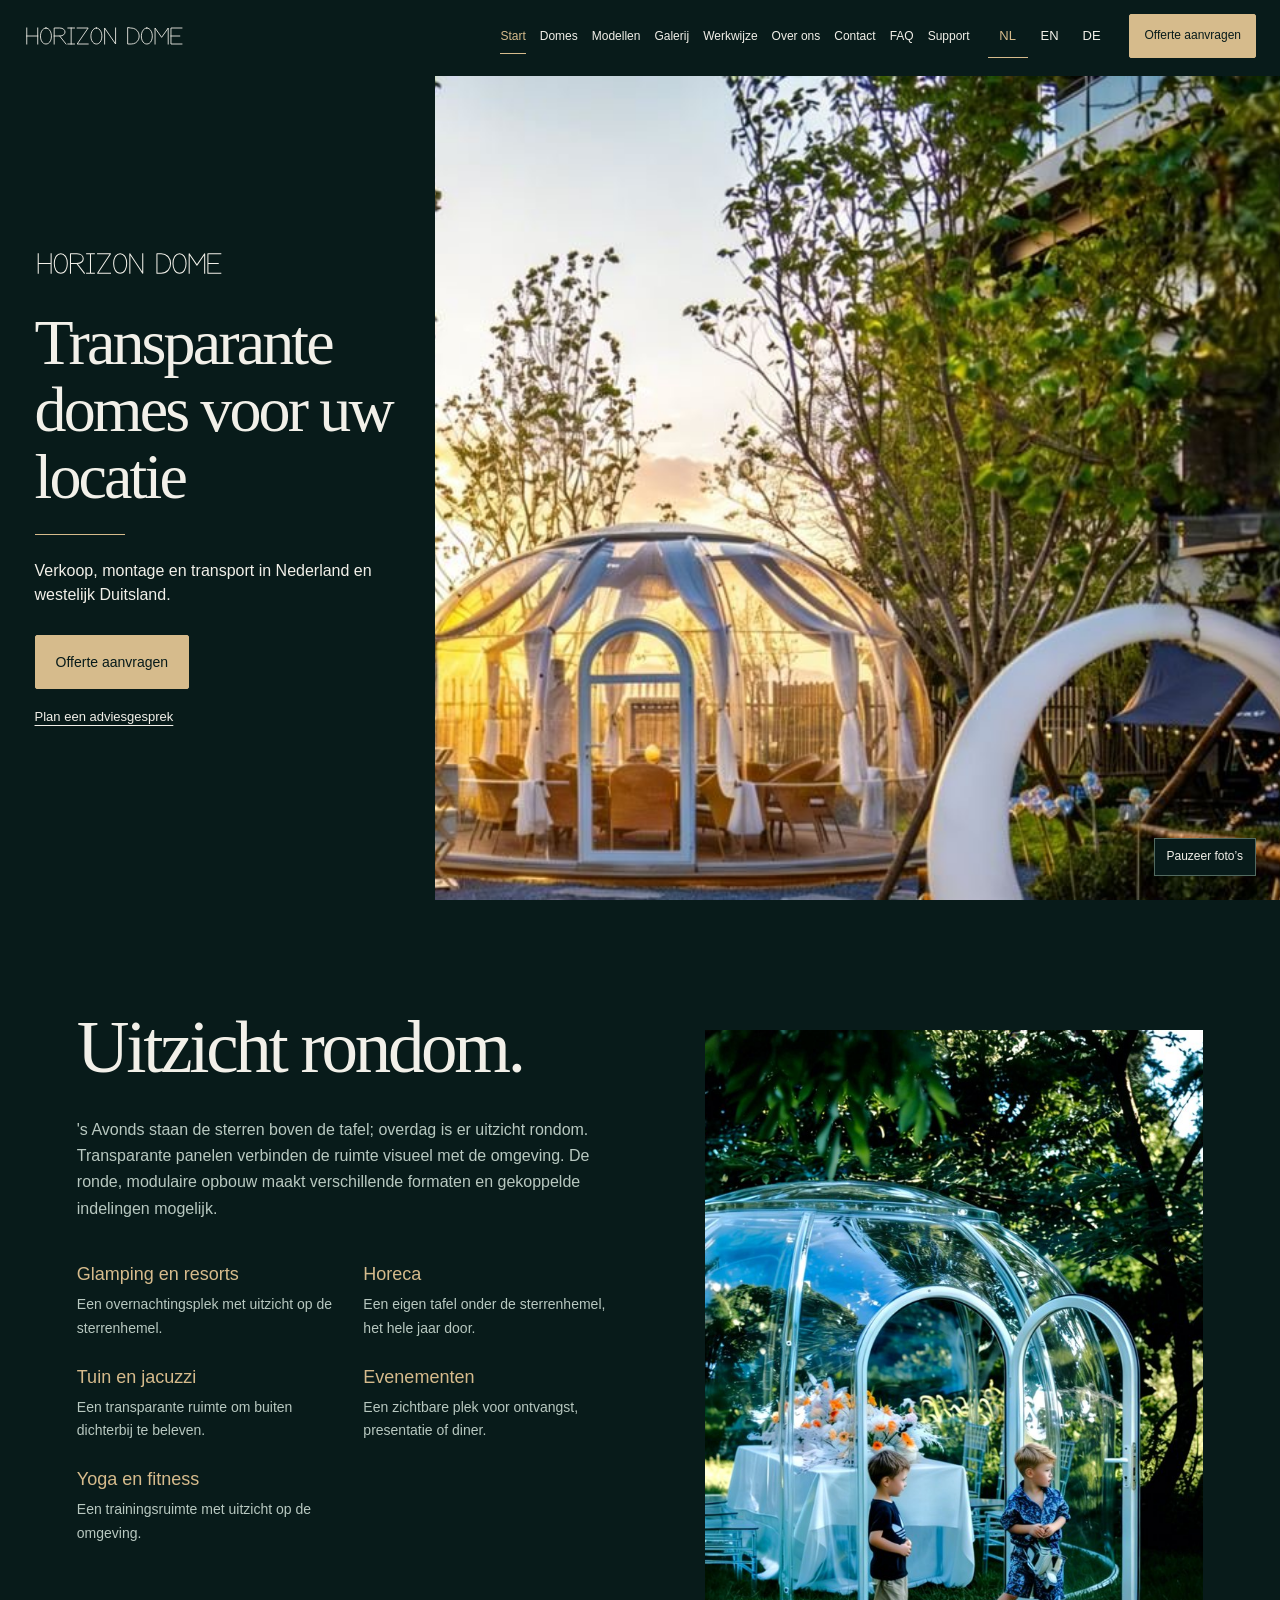
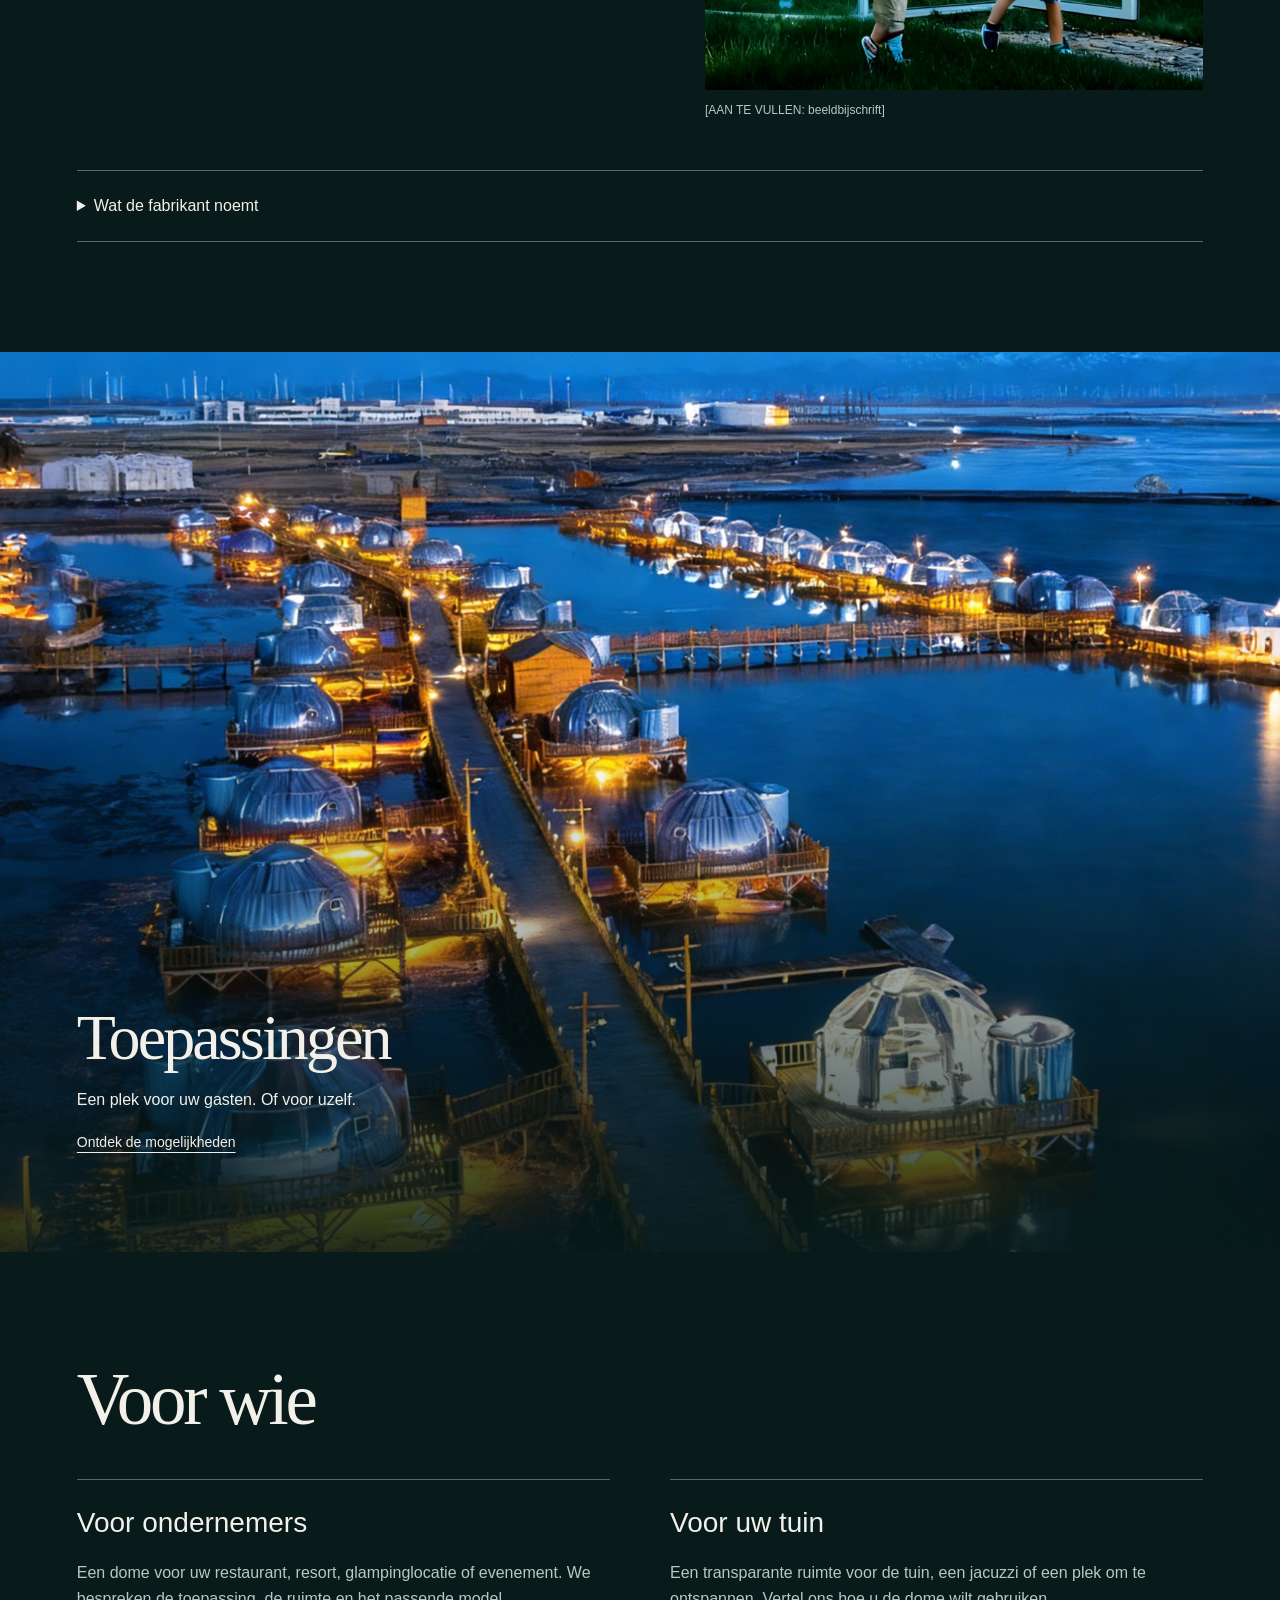
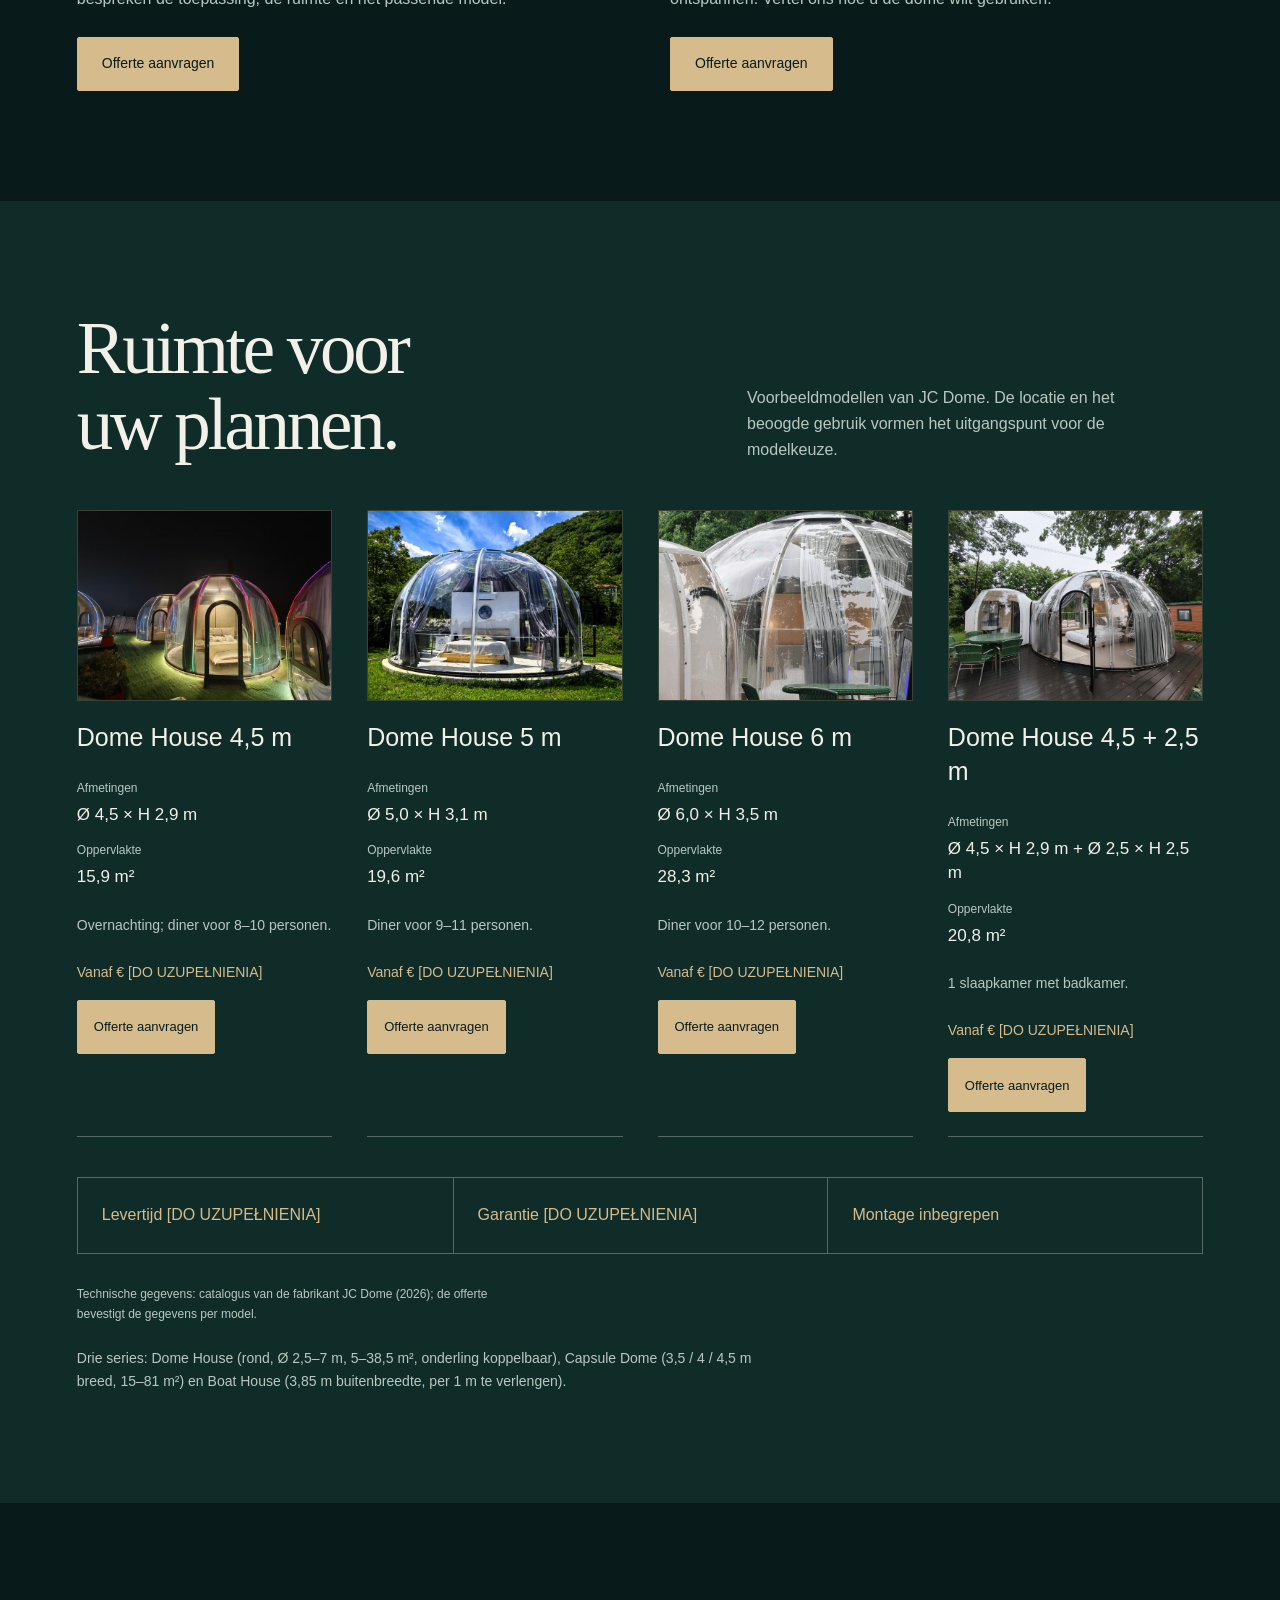
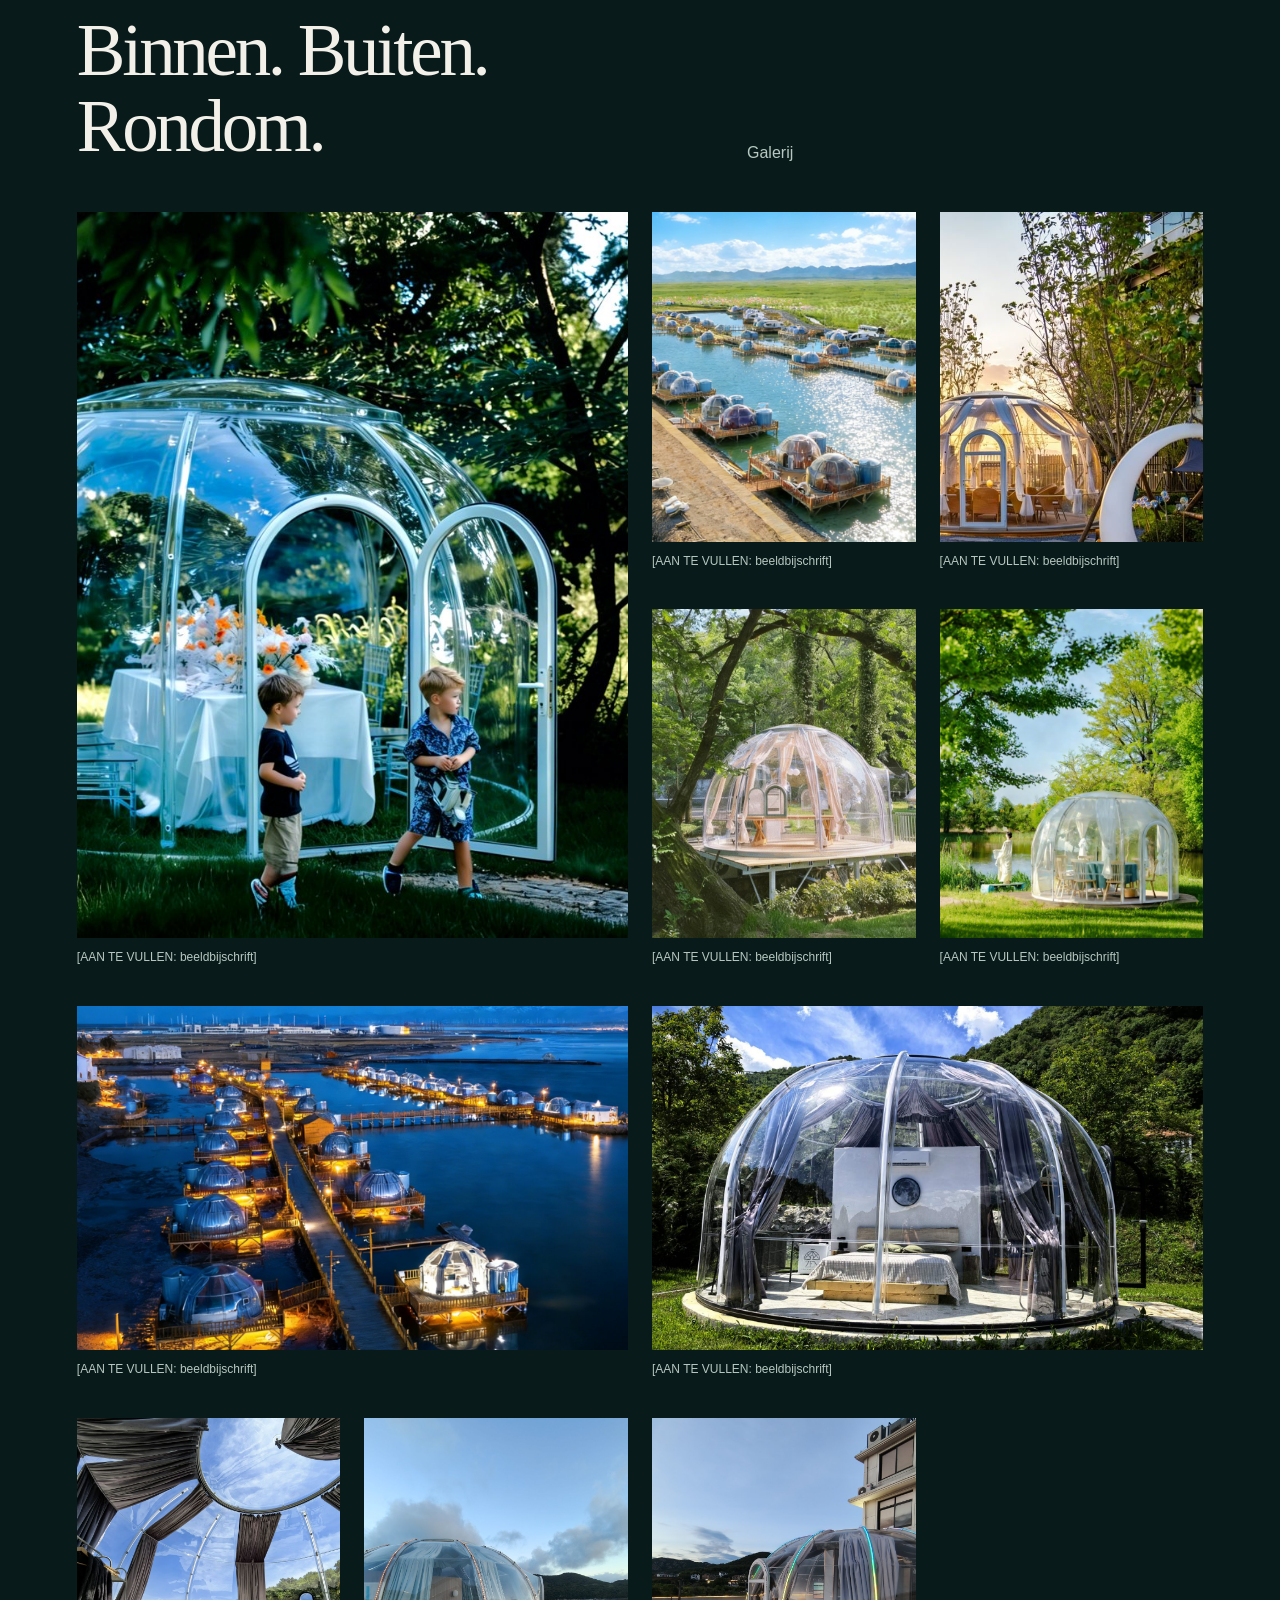
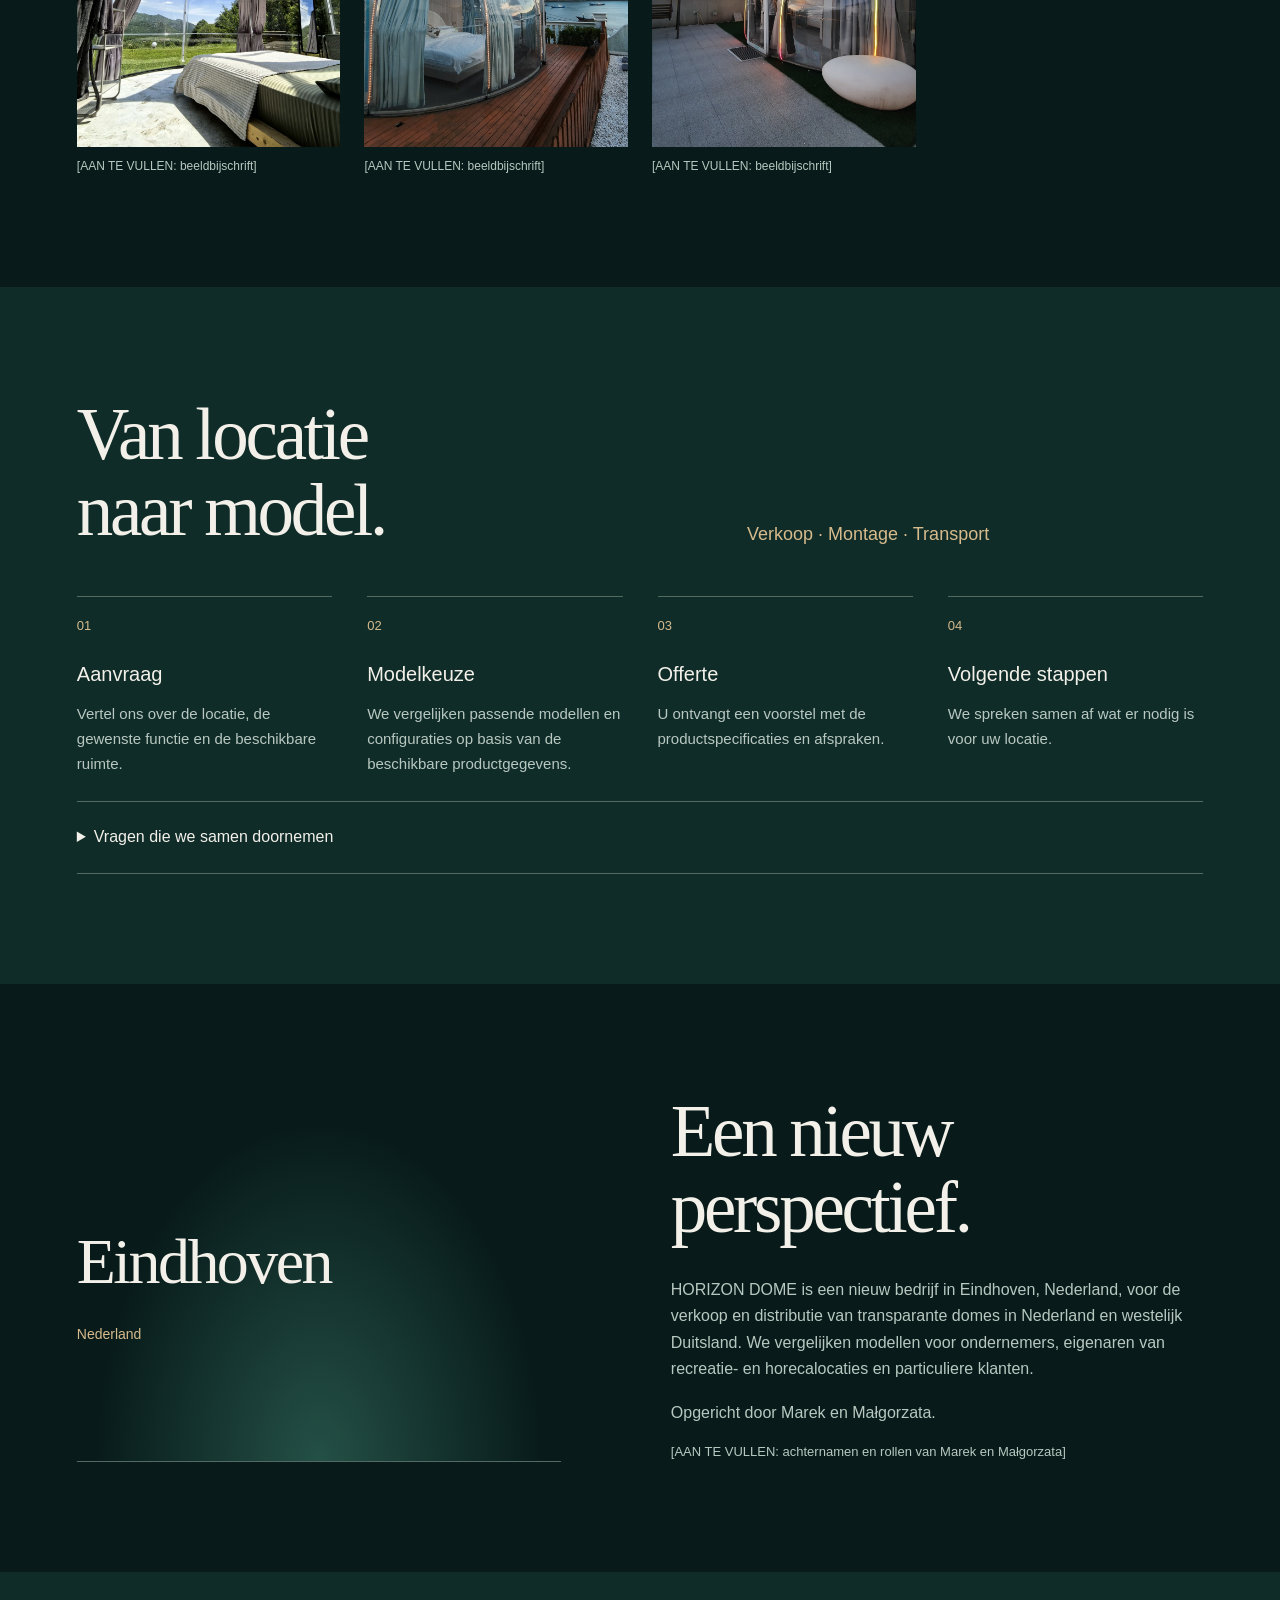
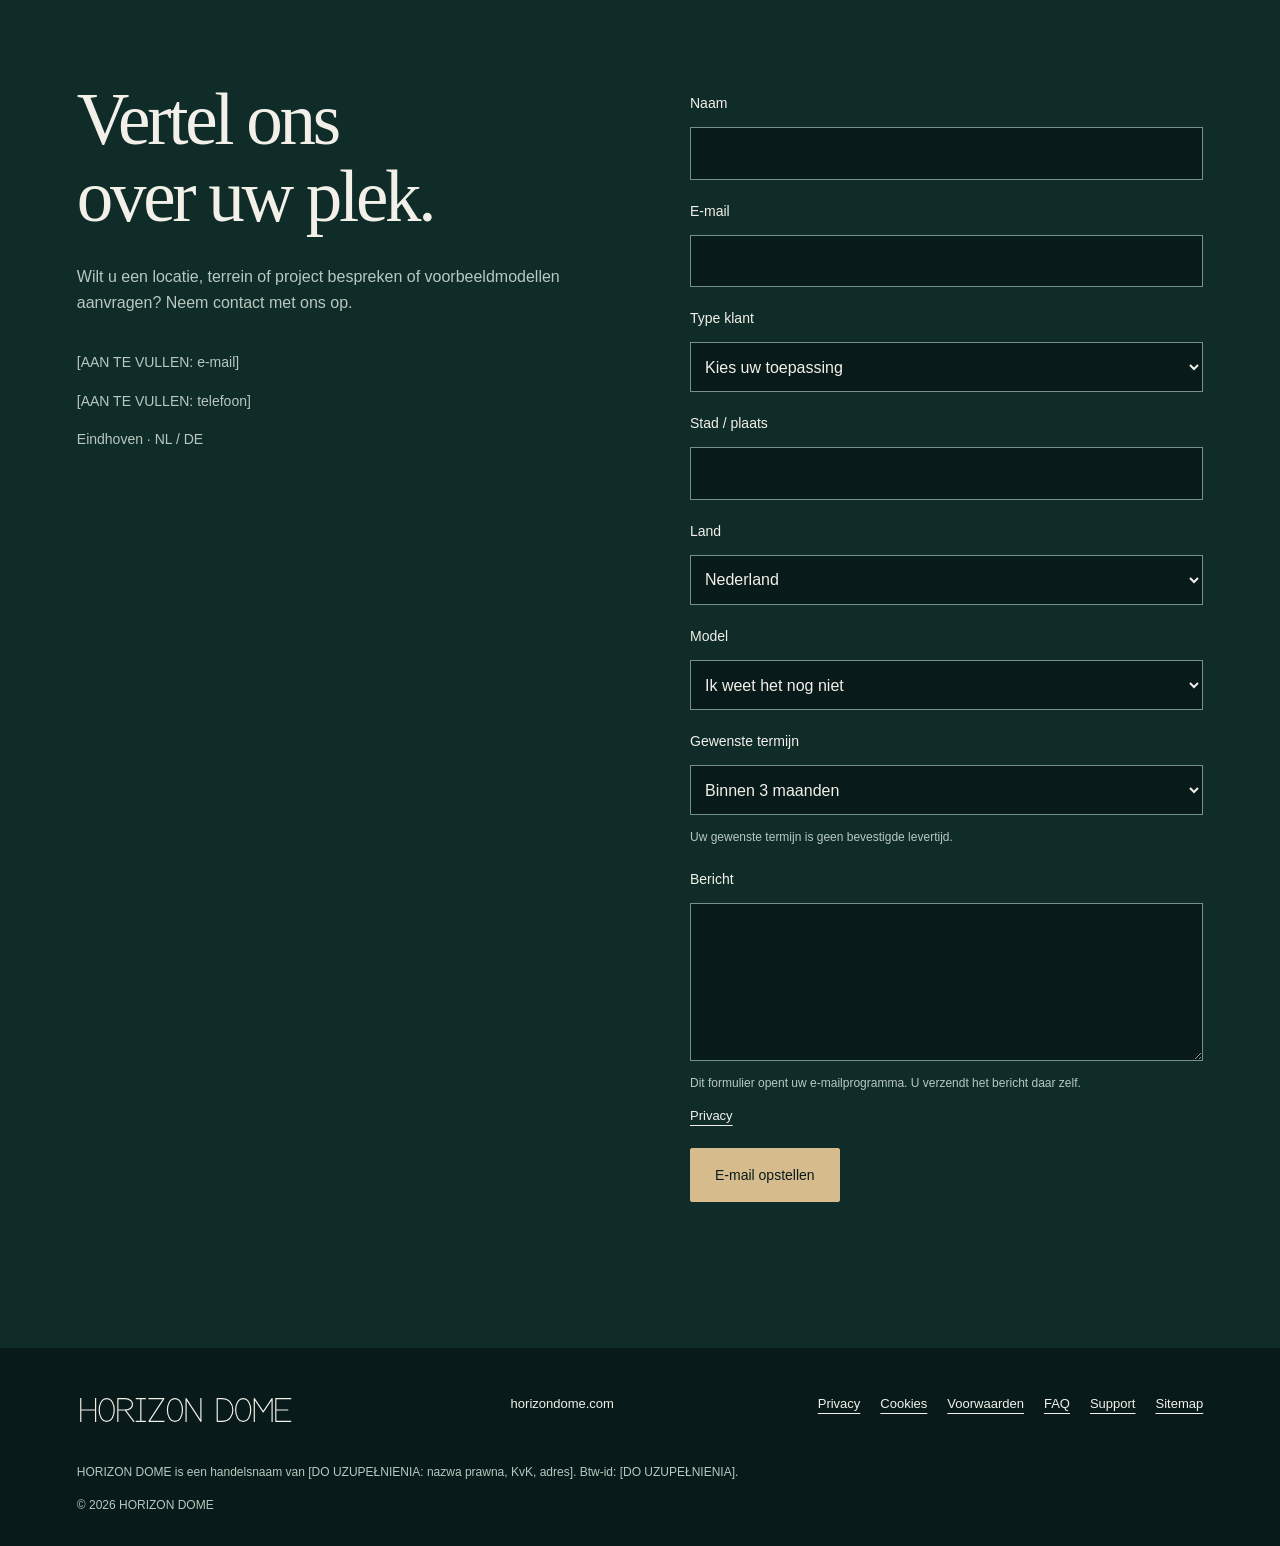
==== index.html @ c13aeb18 "v4: hero crop without signs, model-3 without watermark, P3 fixes" ====
<!doctype html>
<html lang="nl">
<head>
<meta charset="utf-8">
<meta name="viewport" content="width=device-width,initial-scale=1">
<meta name="robots" content="noindex, nofollow">
<meta name="theme-color" content="#081B1A">
<meta name="description" content="HORIZON DOME: transparante domes voor glamping, horeca en tuin in Nederland en westelijk Duitsland." data-nl="HORIZON DOME: transparante domes voor glamping, horeca en tuin in Nederland en westelijk Duitsland." data-en="HORIZON DOME: transparent domes for glamping, hospitality and gardens in the Netherlands and western Germany." data-de="HORIZON DOME: transparente Domes für Glamping, Gastronomie und Gärten in den Niederlanden und Westdeutschland.">
<title>HORIZON DOME — Transparante domes</title>
<link rel="icon" type="image/svg+xml" href="media/favicon.svg">
<link rel="stylesheet" href="style.css">
<script src="app.js" defer>
</script>
<meta property="og:title" content="HORIZON DOME — Transparante domes" data-nl="HORIZON DOME — Transparante domes" data-en="HORIZON DOME — Transparent domes" data-de="HORIZON DOME — Transparente Domes">
<meta property="og:description" content="Verkoop, montage en transport in Nederland en westelijk Duitsland." data-nl="Verkoop, montage en transport in Nederland en westelijk Duitsland." data-en="Sales, installation and transport in the Netherlands and western Germany." data-de="Verkauf, Montage und Transport in den Niederlanden und Westdeutschland.">
<meta property="og:image" content="media/hero-03.jpg">
</head>
<body>
<a data-nl="Naar de inhoud" data-en="Skip to content" class="skip-link" href="#domes" data-de="Zum Inhalt">Naar de inhoud</a>
<header class="header">
<a class="brand" href="#home" aria-label="HORIZON DOME">
<img src="media/logo.svg" alt="HORIZON DOME" width="248" height="36">
</a>
<button class="nav-toggle" type="button" aria-controls="site-navigation" aria-expanded="false" aria-label="Menu openen" data-aria-nl="Menu openen" data-aria-en="Open menu" data-aria-de="Menü öffnen">≡</button>
<nav id="site-navigation" aria-label="Navigatie" data-aria-nl="Navigatie" data-aria-en="Navigation" data-aria-de="Navigation">
<div class="nav-links">
<a data-nl="Start" data-en="Home" href="#home" class="nav-link" data-de="Start">Start</a>
<a data-nl="Domes" data-en="Domes" href="#domes" class="nav-link" data-de="Domes">Domes</a>
<a data-nl="Modellen" data-en="Models" href="#modellen" class="nav-link" data-de="Modelle">Modellen</a>
<a data-nl="Galerij" data-en="Gallery" href="#galerij" class="nav-link" data-de="Galerie">Galerij</a>
<a data-nl="Werkwijze" data-en="Process" href="#werkwijze" class="nav-link" data-de="Ablauf">Werkwijze</a>
<a data-nl="Over ons" data-en="About" href="#over-ons" class="nav-link" data-de="Über uns">Over ons</a>
<a data-nl="Contact" data-en="Contact" href="#contact" class="nav-link" data-de="Kontakt">Contact</a>
<a href="faq.html" class="nav-link nav-page-link" data-nl="FAQ" data-en="FAQ" data-de="FAQ">FAQ</a>
<a href="support.html" class="nav-link nav-page-link" data-nl="Support" data-en="Support" data-de="Kundenservice">Support</a>
</div>
<div class="languages" role="group" aria-label="Taal / Language / Sprache">
<button type="button" data-language="nl" aria-pressed="true" lang="nl">NL</button>
<button type="button" data-language="en" aria-pressed="false" lang="en">EN</button>
<button type="button" data-language="de" aria-pressed="false" lang="de">DE</button>
</div>
<a data-nl="Offerte aanvragen" data-en="Request a quote" data-de="Angebot anfragen" href="#contact" class="button">Offerte aanvragen</a>
</nav>
</header>
<main>
<section class="hero" id="home" aria-labelledby="hero-title">
<div class="hero-media" aria-hidden="true">
<img class="hero-slide is-active" src="media/hero-03.jpg" alt="" width="1056" height="594" fetchpriority="high">
<img class="hero-slide" src="media/06.jpg" alt="" width="1600" height="1000" decoding="async">
<img class="hero-slide" src="media/02.jpg" alt="" width="1600" height="1000" decoding="async">
</div>
<div class="hero-copy">
<img class="hero-logo" src="media/logo.svg" alt="HORIZON DOME" width="248" height="36">
<h1 data-nl="Transparante domes voor uw locatie" data-en="Transparent domes for your location" data-de="Transparente Domes für Ihren Standort" id="hero-title">Transparante domes voor uw locatie</h1><p data-nl="Verkoop, montage en transport in Nederland en westelijk Duitsland." data-en="Sales, installation and transport in the Netherlands and western Germany." data-de="Verkauf, Montage und Transport in den Niederlanden und Westdeutschland." class="hero-lead">Verkoop, montage en transport in Nederland en westelijk Duitsland.</p><div class="hero-actions"><a data-nl="Offerte aanvragen" data-en="Request a quote" data-de="Angebot anfragen" href="#contact" class="button">Offerte aanvragen</a><a data-nl="Plan een adviesgesprek" data-en="Arrange a consultation" data-de="Beratungsgespräch vereinbaren" href="#contact" class="text-link" data-inquiry="advice">Plan een adviesgesprek</a></div></div><button data-nl="Pauzeer foto’s" data-en="Pause slideshow" data-de="Bildwechsel pausieren" type="button" id="slideshow-toggle" aria-pressed="false">Pauzeer foto’s</button></section>
<section id="domes" class="section intro" aria-labelledby="domes-title">
<div class="intro-copy reveal">
<h2 data-nl="Uitzicht rondom." data-en="Views all around." id="domes-title" data-de="Rundum Aussicht.">Uitzicht rondom.</h2>
<p data-nl="&#x27;s Avonds staan de sterren boven de tafel; overdag is er uitzicht rondom. Transparante panelen verbinden de ruimte visueel met de omgeving. De ronde, modulaire opbouw maakt verschillende formaten en gekoppelde indelingen mogelijk." data-en="Stars above the table at night; views all around during the day. Transparent panels visually connect the space with its surroundings. The round, modular structure allows for different sizes and connected layouts." class="lead" data-de="Abends stehen die Sterne über dem Tisch, tagsüber reicht der Blick rundherum. Transparente Paneele verbinden den Raum optisch mit seiner Umgebung. Die runde, modulare Bauweise ermöglicht verschiedene Größen und miteinander verbundene Grundrisse.">&#x27;s Avonds staan de sterren boven de tafel; overdag is er uitzicht rondom. Transparante panelen verbinden de ruimte visueel met de omgeving. De ronde, modulaire opbouw maakt verschillende formaten en gekoppelde indelingen mogelijk.</p>
<div class="applications">
<div>
<h3 data-nl="Glamping en resorts" data-en="Glamping and resorts"  data-de="Glamping und Resorts">Glamping en resorts</h3>
<p data-nl="Een overnachtingsplek met uitzicht op de sterrenhemel." data-en="Accommodation with a view of the night sky."  data-de="Übernachten mit Blick auf den Sternenhimmel.">Een overnachtingsplek met uitzicht op de sterrenhemel.</p>
</div>
<div>
<h3 data-nl="Horeca" data-en="Hospitality"  data-de="Gastronomie">Horeca</h3>
<p data-nl="Een eigen tafel onder de sterrenhemel, het hele jaar door." data-en="A private table beneath the stars, all year round."  data-de="Ein eigener Tisch unter dem Sternenhimmel, das ganze Jahr über.">Een eigen tafel onder de sterrenhemel, het hele jaar door.</p>
</div>
<div>
<h3 data-nl="Tuin en jacuzzi" data-en="Gardens and jacuzzis"  data-de="Gärten und Whirlpools">Tuin en jacuzzi</h3>
<p data-nl="Een transparante ruimte om buiten dichterbij te beleven." data-en="A transparent space that brings the outdoors closer."  data-de="Ein transparenter Raum, der die Natur näherbringt.">Een transparante ruimte om buiten dichterbij te beleven.</p>
</div>
<div>
<h3 data-nl="Evenementen" data-en="Events"  data-de="Veranstaltungen">Evenementen</h3>
<p data-nl="Een zichtbare plek voor ontvangst, presentatie of diner." data-en="A visible place for welcoming guests, presentations or dining."  data-de="Ein sichtbarer Ort für Empfang, Präsentationen oder gemeinsame Mahlzeiten.">Een zichtbare plek voor ontvangst, presentatie of diner.</p>
</div>
<div>
<h3 data-nl="Yoga en fitness" data-en="Yoga and fitness"  data-de="Yoga und Fitness">Yoga en fitness</h3>
<p data-nl="Een trainingsruimte met uitzicht op de omgeving." data-en="A training space with views of the surroundings."  data-de="Ein Trainingsraum mit Blick auf die Umgebung.">Een trainingsruimte met uitzicht op de omgeving.</p>
</div>
</div>
</div>
<figure class="intro-image reveal">
<img class="" src="media/01.jpg" data-fallback="media/01-placeholder.svg" onerror="this.onerror=null;this.src=this.dataset.fallback" alt="Foto 01 — beschrijving aan te vullen" data-alt-nl="Foto 01 — beschrijving aan te vullen" data-alt-en="Photo 01 — description to be completed" loading="lazy" decoding="async" width="1600" height="1000" data-alt-de="Foto 01 — Beschreibung noch zu ergänzen">
<figcaption data-nl="[AAN TE VULLEN: beeldbijschrift]" data-en="[TO COMPLETE: image caption]" data-placeholder="[DO UZUPEŁNIENIA]" data-de="[DO UZUPEŁNIENIA: Bildunterschrift]">[AAN TE VULLEN: beeldbijschrift]</figcaption>
</figure>
<details class="technical">
<summary data-nl="Wat de fabrikant noemt" data-en="What the manufacturer lists"  data-de="Angaben des Herstellers">Wat de fabrikant noemt</summary>
<p data-nl="JC Dome noemt voor zijn domes:" data-en="JC Dome lists the following for its domes:"  data-de="JC Dome nennt für seine Domes:">JC Dome noemt voor zijn domes:</p>
<ul>
<li data-nl="Panelen van polycarbonaat, aluminium profielen en verbindingsstukken van roestvast staal 304." data-en="Polycarbonate panels, aluminium profiles and 304 stainless-steel connectors."  data-de="Polycarbonatpaneele, Aluminiumprofile und Verbindungselemente aus Edelstahl 304.">Panelen van polycarbonaat, aluminium profielen en verbindingsstukken van roestvast staal 304.</li>
<li data-nl="89% lichtdoorlatendheid en een UV-coating die tot 99% van de uv-stralen blokkeert." data-en="89% light transmittance and a UV coating that blocks up to 99% of UV rays."  data-de="89 % Lichtdurchlässigkeit und eine UV-Beschichtung, die bis zu 99 % der UV-Strahlen blockiert.">89% lichtdoorlatendheid en een UV-coating die tot 99% van de uv-stralen blokkeert.</li>
<li data-nl="Slagvastheid, panelen van 3–4 mm en een bedrijfstemperatuur van −40°C tot 120°C." data-en="Impact resistance, 3–4 mm panels and an operating temperature range of −40°C to 120°C."  data-de="Schlagfestigkeit, 3–4 mm starke Paneele und einen Betriebstemperaturbereich von −40 °C bis 120 °C.">Slagvastheid, panelen van 3–4 mm en een bedrijfstemperatuur van −40°C tot 120°C.</li>
<li data-nl="Windbestendigheid van 90–120 km/u, gelijk aan Beaufort 10–11, en 25 dB geluidsisolatie." data-en="Wind resistance of 90–120 km/h, equivalent to Beaufort 10–11, and 25 dB sound insulation."  data-de="Windbeständigkeit von 90–120 km/h, entsprechend Beaufort 10–11, und eine Schalldämmung von 25 dB.">Windbestendigheid van 90–120 km/u, gelijk aan Beaufort 10–11, en 25 dB geluidsisolatie.</li>
<li data-nl="Een geïsoleerde en weerbestendige constructie voor gebruik het hele jaar door." data-en="Weatherproofing and insulation for year-round outdoor use."  data-de="Eine isolierte, wetterbeständige Konstruktion für die ganzjährige Nutzung im Freien.">Een geïsoleerde en weerbestendige constructie voor gebruik het hele jaar door.</li>
</ul>
</details>
</section>
<section class="applications-scene" id="toepassingen" aria-labelledby="applications-title"><img src="media/06.jpg" alt="" loading="lazy" width="1600" height="1000"><div class="scene-copy"><h2 data-nl="Toepassingen" data-en="Applications" data-de="Einsatzmöglichkeiten" id="applications-title">Toepassingen</h2><p data-nl="Een plek voor uw gasten. Of voor uzelf." data-en="A place for your guests. Or for yourself." data-de="Ein Ort für Ihre Gäste. Oder für Sie selbst." >Een plek voor uw gasten. Of voor uzelf.</p><a data-nl="Ontdek de mogelijkheden" data-en="Explore the possibilities" data-de="Möglichkeiten entdecken" href="#voor-wie">Ontdek de mogelijkheden</a></div></section>
<section class="section audience" id="voor-wie" aria-labelledby="audience-title"><h2 data-nl="Voor wie" data-en="Who is it for?" data-de="Für wen?" id="audience-title">Voor wie</h2><div class="audience-grid"><article><h3 data-nl="Voor ondernemers" data-en="For businesses" data-de="Für Unternehmen" >Voor ondernemers</h3><p data-nl="Een dome voor uw restaurant, resort, glampinglocatie of evenement. We bespreken de toepassing, de ruimte en het passende model." data-en="A dome for your restaurant, resort, glamping site or event. We discuss the intended use, available space and a suitable model." data-de="Ein Dome für Ihr Restaurant, Resort, Ihren Glampingplatz oder Ihre Veranstaltung. Wir besprechen Nutzung, Platzbedarf und ein passendes Modell." >Een dome voor uw restaurant, resort, glampinglocatie of evenement. We bespreken de toepassing, de ruimte en het passende model.</p><a data-nl="Offerte aanvragen" data-en="Request a quote" data-de="Angebot anfragen" href="#contact" class="button">Offerte aanvragen</a></article><article><h3 data-nl="Voor uw tuin" data-en="For your garden" data-de="Für Ihren Garten" >Voor uw tuin</h3><p data-nl="Een transparante ruimte voor de tuin, een jacuzzi of een plek om te ontspannen. Vertel ons hoe u de dome wilt gebruiken." data-en="A transparent space for your garden, a jacuzzi or a place to relax. Tell us how you would like to use your dome." data-de="Ein transparenter Raum für Ihren Garten, einen Whirlpool oder einen Ort zum Entspannen. Erzählen Sie uns, wie Sie Ihren Dome nutzen möchten." >Een transparante ruimte voor de tuin, een jacuzzi of een plek om te ontspannen. Vertel ons hoe u de dome wilt gebruiken.</p><a data-nl="Offerte aanvragen" data-en="Request a quote" data-de="Angebot anfragen" href="#contact" class="button">Offerte aanvragen</a></article></div></section>
<section class="section models" id="modellen" aria-labelledby="models-title">
<div class="section-heading reveal">
<h2 data-nl="Ruimte voor uw plannen." data-en="Space for your plans." id="models-title" data-de="Raum für Ihre Pläne.">Ruimte voor uw plannen.</h2>
<p data-nl="Voorbeeldmodellen van JC Dome. De locatie en het beoogde gebruik vormen het uitgangspunt voor de modelkeuze." data-en="Example models by JC Dome. The location and intended use are the starting point for model selection."  data-de="Beispielmodelle von JC Dome. Standort und geplante Nutzung bilden den Ausgangspunkt für die Modellwahl.">Voorbeeldmodellen van JC Dome. De locatie en het beoogde gebruik vormen het uitgangspunt voor de modelkeuze.</p>
</div>
<div class="model-grid">
<article class="model reveal">
<img class="model-image" src="media/model-1.jpg" data-fallback="media/model-1.svg" onerror="this.onerror=null;this.src=this.dataset.fallback" alt="Dome House 4,5 m" data-alt-nl="Dome House 4,5 m" data-alt-en="Dome House 4.5 m" width="1200" height="900" loading="lazy" decoding="async" data-alt-de="Dome House 4,5 m">
<h3 data-nl="Dome House 4,5 m" data-en="Dome House 4.5 m"  data-de="Dome House 4,5 m">Dome House 4,5 m</h3>
<dl>
<div>
<dt data-nl="Afmetingen" data-en="Dimensions"  data-de="Abmessungen">Afmetingen</dt>
<dd data-nl="Ø 4,5 × H 2,9 m" data-en="Ø 4.5 × H 2.9 m"  data-de="Ø 4,5 × H 2,9 m">Ø 4,5 × H 2,9 m</dd>
</div>
<div>
<dt data-nl="Oppervlakte" data-en="Area"  data-de="Fläche">Oppervlakte</dt>
<dd data-nl="15,9 m²" data-en="15.9 m²"  data-de="15,9 m²">15,9 m²</dd>
</div>
</dl>
<p data-nl="Overnachting; diner voor 8–10 personen." data-en="Accommodation; dining for 8–10 people."  data-de="Übernachtung; Essen für 8–10 Personen.">Overnachting; diner voor 8–10 personen.</p>
<p data-nl="Vanaf € [DO UZUPEŁNIENIA]" data-en="From € [DO UZUPEŁNIENIA]" data-de="Ab € [DO UZUPEŁNIENIA]" class="model-price">Vanaf € [DO UZUPEŁNIENIA]</p><a data-nl="Offerte aanvragen" data-en="Request a quote" data-de="Angebot anfragen" href="#contact" data-model="model-1" class="button">Offerte aanvragen</a></article>
<article class="model reveal">
<img class="model-image" src="media/model-2.jpg" data-fallback="media/model-2.svg" onerror="this.onerror=null;this.src=this.dataset.fallback" alt="Dome House 5 m" data-alt-nl="Dome House 5 m" data-alt-en="Dome House 5 m" width="1200" height="900" loading="lazy" decoding="async" data-alt-de="Dome House 5 m">
<h3 data-nl="Dome House 5 m" data-en="Dome House 5 m"  data-de="Dome House 5 m">Dome House 5 m</h3>
<dl>
<div>
<dt data-nl="Afmetingen" data-en="Dimensions"  data-de="Abmessungen">Afmetingen</dt>
<dd data-nl="Ø 5,0 × H 3,1 m" data-en="Ø 5.0 × H 3.1 m"  data-de="Ø 5,0 × H 3,1 m">Ø 5,0 × H 3,1 m</dd>
</div>
<div>
<dt data-nl="Oppervlakte" data-en="Area"  data-de="Fläche">Oppervlakte</dt>
<dd data-nl="19,6 m²" data-en="19.6 m²"  data-de="19,6 m²">19,6 m²</dd>
</div>
</dl>
<p data-nl="Diner voor 9–11 personen." data-en="Dining for 9–11 people."  data-de="Essen für 9–11 Personen.">Diner voor 9–11 personen.</p>
<p data-nl="Vanaf € [DO UZUPEŁNIENIA]" data-en="From € [DO UZUPEŁNIENIA]" data-de="Ab € [DO UZUPEŁNIENIA]" class="model-price">Vanaf € [DO UZUPEŁNIENIA]</p><a data-nl="Offerte aanvragen" data-en="Request a quote" data-de="Angebot anfragen" href="#contact" data-model="model-2" class="button">Offerte aanvragen</a></article>
<article class="model reveal">
<img class="model-image" src="media/model-3.jpg" data-fallback="media/model-3.svg" onerror="this.onerror=null;this.src=this.dataset.fallback" alt="Dome House 6 m" data-alt-nl="Dome House 6 m" data-alt-en="Dome House 6 m" width="1200" height="900" loading="lazy" decoding="async" data-alt-de="Dome House 6 m">
<h3 data-nl="Dome House 6 m" data-en="Dome House 6 m"  data-de="Dome House 6 m">Dome House 6 m</h3>
<dl>
<div>
<dt data-nl="Afmetingen" data-en="Dimensions"  data-de="Abmessungen">Afmetingen</dt>
<dd data-nl="Ø 6,0 × H 3,5 m" data-en="Ø 6.0 × H 3.5 m"  data-de="Ø 6,0 × H 3,5 m">Ø 6,0 × H 3,5 m</dd>
</div>
<div>
<dt data-nl="Oppervlakte" data-en="Area"  data-de="Fläche">Oppervlakte</dt>
<dd data-nl="28,3 m²" data-en="28.3 m²"  data-de="28,3 m²">28,3 m²</dd>
</div>
</dl>
<p data-nl="Diner voor 10–12 personen." data-en="Dining for 10–12 people."  data-de="Essen für 10–12 Personen.">Diner voor 10–12 personen.</p>
<p data-nl="Vanaf € [DO UZUPEŁNIENIA]" data-en="From € [DO UZUPEŁNIENIA]" data-de="Ab € [DO UZUPEŁNIENIA]" class="model-price">Vanaf € [DO UZUPEŁNIENIA]</p><a data-nl="Offerte aanvragen" data-en="Request a quote" data-de="Angebot anfragen" href="#contact" data-model="model-3" class="button">Offerte aanvragen</a></article>
<article class="model reveal">
<img class="model-image" src="media/model-4.jpg" data-fallback="media/model-4.svg" onerror="this.onerror=null;this.src=this.dataset.fallback" alt="Dome House 4,5 + 2,5 m" data-alt-nl="Dome House 4,5 + 2,5 m" data-alt-en="Dome House 4.5 + 2.5 m" width="1200" height="900" loading="lazy" decoding="async" data-alt-de="Dome House 4,5 + 2,5 m">
<h3 data-nl="Dome House 4,5 + 2,5 m" data-en="Dome House 4.5 + 2.5 m"  data-de="Dome House 4,5 + 2,5 m">Dome House 4,5 + 2,5 m</h3>
<dl>
<div>
<dt data-nl="Afmetingen" data-en="Dimensions"  data-de="Abmessungen">Afmetingen</dt>
<dd data-nl="Ø 4,5 × H 2,9 m + Ø 2,5 × H 2,5 m" data-en="Ø 4.5 × H 2.9 m + Ø 2.5 × H 2.5 m"  data-de="Ø 4,5 × H 2,9 m + Ø 2,5 × H 2,5 m">Ø 4,5 × H 2,9 m + Ø 2,5 × H 2,5 m</dd>
</div>
<div>
<dt data-nl="Oppervlakte" data-en="Area"  data-de="Fläche">Oppervlakte</dt>
<dd data-nl="20,8 m²" data-en="20.8 m²"  data-de="20,8 m²">20,8 m²</dd>
</div>
</dl>
<p data-nl="1 slaapkamer met badkamer." data-en="1 bedroom with bathroom."  data-de="1 Schlafzimmer mit Bad.">1 slaapkamer met badkamer.</p>
<p data-nl="Vanaf € [DO UZUPEŁNIENIA]" data-en="From € [DO UZUPEŁNIENIA]" data-de="Ab € [DO UZUPEŁNIENIA]" class="model-price">Vanaf € [DO UZUPEŁNIENIA]</p><a data-nl="Offerte aanvragen" data-en="Request a quote" data-de="Angebot anfragen" href="#contact" data-model="model-4" class="button">Offerte aanvragen</a></article>
</div>
<div class="trust-strip"><p data-nl="Levertijd [DO UZUPEŁNIENIA]" data-en="Delivery time [DO UZUPEŁNIENIA]" data-de="Lieferzeit [DO UZUPEŁNIENIA]" >Levertijd [DO UZUPEŁNIENIA]</p><p data-nl="Garantie [DO UZUPEŁNIENIA]" data-en="Warranty [DO UZUPEŁNIENIA]" data-de="Garantie [DO UZUPEŁNIENIA]" >Garantie [DO UZUPEŁNIENIA]</p><p data-nl="Montage inbegrepen" data-en="Installation included" data-de="Montage inklusive" >Montage inbegrepen</p></div>
<p data-nl="Technische gegevens: catalogus van de fabrikant JC Dome (2026); de offerte bevestigt de gegevens per model." data-en="Technical data: JC Dome manufacturer catalogue (2026); the quote confirms the data for each model." class="fine" data-de="Technische Daten: Herstellerkatalog JC Dome (2026); die Angaben je Modell werden im Angebot bestätigt.">Technische gegevens: catalogus van de fabrikant JC Dome (2026); de offerte bevestigt de gegevens per model.</p>
<p data-nl="Drie series: Dome House (rond, Ø 2,5–7 m, 5–38,5 m², onderling koppelbaar), Capsule Dome (3,5 / 4 / 4,5 m breed, 15–81 m²) en Boat House (3,85 m buitenbreedte, per 1 m te verlengen)." data-en="Three series: Dome House (round, Ø 2.5–7 m, 5–38.5 m², connectable), Capsule Dome (3.5 / 4 / 4.5 m wide, 15–81 m²) and Boat House (3.85 m external width, extendable in 1 m increments)." class="series" data-de="Drei Serien: Dome House (rund, Ø 2,5–7 m, 5–38,5 m², miteinander verbindbar), Capsule Dome (3,5 / 4 / 4,5 m breit, 15–81 m²) und Boat House (3,85 m Außenbreite, in Schritten von 1 m verlängerbar).">Drie series: Dome House (rond, Ø 2,5–7 m, 5–38,5 m², onderling koppelbaar), Capsule Dome (3,5 / 4 / 4,5 m breed, 15–81 m²) en Boat House (3,85 m buitenbreedte, per 1 m te verlengen).</p>
</section>
<section class="section gallery-section" id="galerij" aria-labelledby="gallery-title">
<div class="section-heading reveal">
<h2 data-nl="Binnen. Buiten. Rondom." data-en="Inside. Outside. All around." id="gallery-title" data-de="Innen. Außen. Rundherum.">Binnen. Buiten. Rondom.</h2>
<p data-nl="Galerij" data-en="Gallery"  data-de="Galerie">Galerij</p>
</div>
<div class="gallery">
<figure class="gallery-item reveal">
<a href="media/01.jpg" data-photo="01" aria-label="Foto 01 vergroten" data-aria-nl="Foto 01 vergroten" data-aria-en="Enlarge photo 01" data-aria-de="Foto 01 vergrößern">
<img class="" src="media/01.jpg" data-fallback="media/01-placeholder.svg" onerror="this.onerror=null;this.src=this.dataset.fallback" alt="Foto 01 — beschrijving aan te vullen" data-alt-nl="Foto 01 — beschrijving aan te vullen" data-alt-en="Photo 01 — description to be completed" loading="lazy" decoding="async" width="1600" height="1000" data-alt-de="Foto 01 — Beschreibung noch zu ergänzen">
</a>
<figcaption data-nl="[AAN TE VULLEN: beeldbijschrift]" data-en="[TO COMPLETE: image caption]" data-placeholder="[DO UZUPEŁNIENIA]" data-de="[DO UZUPEŁNIENIA: Bildunterschrift]">[AAN TE VULLEN: beeldbijschrift]</figcaption>
</figure>
<figure class="gallery-item reveal">
<a href="media/02.jpg" data-photo="02" aria-label="Foto 02 vergroten" data-aria-nl="Foto 02 vergroten" data-aria-en="Enlarge photo 02" data-aria-de="Foto 02 vergrößern">
<img class="" src="media/02.jpg" data-fallback="media/02-placeholder.svg" onerror="this.onerror=null;this.src=this.dataset.fallback" alt="Foto 02 — beschrijving aan te vullen" data-alt-nl="Foto 02 — beschrijving aan te vullen" data-alt-en="Photo 02 — description to be completed" loading="lazy" decoding="async" width="1600" height="1000" data-alt-de="Foto 02 — Beschreibung noch zu ergänzen">
</a>
<figcaption data-nl="[AAN TE VULLEN: beeldbijschrift]" data-en="[TO COMPLETE: image caption]" data-placeholder="[DO UZUPEŁNIENIA]" data-de="[DO UZUPEŁNIENIA: Bildunterschrift]">[AAN TE VULLEN: beeldbijschrift]</figcaption>
</figure>
<figure class="gallery-item reveal">
<a href="media/hero-03.jpg" data-photo="03" aria-label="Foto 03 vergroten" data-aria-nl="Foto 03 vergroten" data-aria-en="Enlarge photo 03" data-aria-de="Foto 03 vergrößern">
<img class="" src="media/hero-03.jpg" data-fallback="media/03-placeholder.svg" onerror="this.onerror=null;this.src=this.dataset.fallback" alt="Foto 03 — beschrijving aan te vullen" data-alt-nl="Foto 03 — beschrijving aan te vullen" data-alt-en="Photo 03 — description to be completed" loading="lazy" decoding="async" width="1056" height="594" data-alt-de="Foto 03 — Beschreibung noch zu ergänzen">
</a>
<figcaption data-nl="[AAN TE VULLEN: beeldbijschrift]" data-en="[TO COMPLETE: image caption]" data-placeholder="[DO UZUPEŁNIENIA]" data-de="[DO UZUPEŁNIENIA: Bildunterschrift]">[AAN TE VULLEN: beeldbijschrift]</figcaption>
</figure>
<figure class="gallery-item reveal">
<a href="media/04.jpg" data-photo="04" aria-label="Foto 04 vergroten" data-aria-nl="Foto 04 vergroten" data-aria-en="Enlarge photo 04" data-aria-de="Foto 04 vergrößern">
<img class="" src="media/04.jpg" data-fallback="media/04-placeholder.svg" onerror="this.onerror=null;this.src=this.dataset.fallback" alt="Foto 04 — beschrijving aan te vullen" data-alt-nl="Foto 04 — beschrijving aan te vullen" data-alt-en="Photo 04 — description to be completed" loading="lazy" decoding="async" width="1600" height="1000" data-alt-de="Foto 04 — Beschreibung noch zu ergänzen">
</a>
<figcaption data-nl="[AAN TE VULLEN: beeldbijschrift]" data-en="[TO COMPLETE: image caption]" data-placeholder="[DO UZUPEŁNIENIA]" data-de="[DO UZUPEŁNIENIA: Bildunterschrift]">[AAN TE VULLEN: beeldbijschrift]</figcaption>
</figure>
<figure class="gallery-item reveal">
<a href="media/05.jpg" data-photo="05" aria-label="Foto 05 vergroten" data-aria-nl="Foto 05 vergroten" data-aria-en="Enlarge photo 05" data-aria-de="Foto 05 vergrößern">
<img class="" src="media/05.jpg" data-fallback="media/05-placeholder.svg" onerror="this.onerror=null;this.src=this.dataset.fallback" alt="Foto 05 — beschrijving aan te vullen" data-alt-nl="Foto 05 — beschrijving aan te vullen" data-alt-en="Photo 05 — description to be completed" loading="lazy" decoding="async" width="1600" height="1000" data-alt-de="Foto 05 — Beschreibung noch zu ergänzen">
</a>
<figcaption data-nl="[AAN TE VULLEN: beeldbijschrift]" data-en="[TO COMPLETE: image caption]" data-placeholder="[DO UZUPEŁNIENIA]" data-de="[DO UZUPEŁNIENIA: Bildunterschrift]">[AAN TE VULLEN: beeldbijschrift]</figcaption>
</figure>
<figure class="gallery-item reveal">
<a href="media/06.jpg" data-photo="06" aria-label="Foto 06 vergroten" data-aria-nl="Foto 06 vergroten" data-aria-en="Enlarge photo 06" data-aria-de="Foto 06 vergrößern">
<img class="" src="media/06.jpg" data-fallback="media/06-placeholder.svg" onerror="this.onerror=null;this.src=this.dataset.fallback" alt="Foto 06 — beschrijving aan te vullen" data-alt-nl="Foto 06 — beschrijving aan te vullen" data-alt-en="Photo 06 — description to be completed" loading="lazy" decoding="async" width="1600" height="1000" data-alt-de="Foto 06 — Beschreibung noch zu ergänzen">
</a>
<figcaption data-nl="[AAN TE VULLEN: beeldbijschrift]" data-en="[TO COMPLETE: image caption]" data-placeholder="[DO UZUPEŁNIENIA]" data-de="[DO UZUPEŁNIENIA: Bildunterschrift]">[AAN TE VULLEN: beeldbijschrift]</figcaption>
</figure>
<figure class="gallery-item reveal">
<a href="media/07.jpg" data-photo="07" aria-label="Foto 07 vergroten" data-aria-nl="Foto 07 vergroten" data-aria-en="Enlarge photo 07" data-aria-de="Foto 07 vergrößern">
<img class="" src="media/07.jpg" data-fallback="media/07-placeholder.svg" onerror="this.onerror=null;this.src=this.dataset.fallback" alt="Foto 07 — beschrijving aan te vullen" data-alt-nl="Foto 07 — beschrijving aan te vullen" data-alt-en="Photo 07 — description to be completed" loading="lazy" decoding="async" width="1600" height="1000" data-alt-de="Foto 07 — Beschreibung noch zu ergänzen">
</a>
<figcaption data-nl="[AAN TE VULLEN: beeldbijschrift]" data-en="[TO COMPLETE: image caption]" data-placeholder="[DO UZUPEŁNIENIA]" data-de="[DO UZUPEŁNIENIA: Bildunterschrift]">[AAN TE VULLEN: beeldbijschrift]</figcaption>
</figure>
<figure class="gallery-item reveal">
<a href="media/08.jpg" data-photo="08" aria-label="Foto 08 vergroten" data-aria-nl="Foto 08 vergroten" data-aria-en="Enlarge photo 08" data-aria-de="Foto 08 vergrößern">
<img class="" src="media/08.jpg" data-fallback="media/08-placeholder.svg" onerror="this.onerror=null;this.src=this.dataset.fallback" alt="Foto 08 — beschrijving aan te vullen" data-alt-nl="Foto 08 — beschrijving aan te vullen" data-alt-en="Photo 08 — description to be completed" loading="lazy" decoding="async" width="1600" height="1000" data-alt-de="Foto 08 — Beschreibung noch zu ergänzen">
</a>
<figcaption data-nl="[AAN TE VULLEN: beeldbijschrift]" data-en="[TO COMPLETE: image caption]" data-placeholder="[DO UZUPEŁNIENIA]" data-de="[DO UZUPEŁNIENIA: Bildunterschrift]">[AAN TE VULLEN: beeldbijschrift]</figcaption>
</figure>
<figure class="gallery-item reveal">
<a href="media/09.jpg" data-photo="09" aria-label="Foto 09 vergroten" data-aria-nl="Foto 09 vergroten" data-aria-en="Enlarge photo 09" data-aria-de="Foto 09 vergrößern">
<img class="" src="media/09.jpg" data-fallback="media/09-placeholder.svg" onerror="this.onerror=null;this.src=this.dataset.fallback" alt="Foto 09 — beschrijving aan te vullen" data-alt-nl="Foto 09 — beschrijving aan te vullen" data-alt-en="Photo 09 — description to be completed" loading="lazy" decoding="async" width="1600" height="1000" data-alt-de="Foto 09 — Beschreibung noch zu ergänzen">
</a>
<figcaption data-nl="[AAN TE VULLEN: beeldbijschrift]" data-en="[TO COMPLETE: image caption]" data-placeholder="[DO UZUPEŁNIENIA]" data-de="[DO UZUPEŁNIENIA: Bildunterschrift]">[AAN TE VULLEN: beeldbijschrift]</figcaption>
</figure>
<figure class="gallery-item reveal">
<a href="media/10.jpg" data-photo="10" aria-label="Foto 10 vergroten" data-aria-nl="Foto 10 vergroten" data-aria-en="Enlarge photo 10" data-aria-de="Foto 10 vergrößern">
<img class="" src="media/10.jpg" data-fallback="media/10-placeholder.svg" onerror="this.onerror=null;this.src=this.dataset.fallback" alt="Foto 10 — beschrijving aan te vullen" data-alt-nl="Foto 10 — beschrijving aan te vullen" data-alt-en="Photo 10 — description to be completed" loading="lazy" decoding="async" width="1600" height="1000" data-alt-de="Foto 10 — Beschreibung noch zu ergänzen">
</a>
<figcaption data-nl="[AAN TE VULLEN: beeldbijschrift]" data-en="[TO COMPLETE: image caption]" data-placeholder="[DO UZUPEŁNIENIA]" data-de="[DO UZUPEŁNIENIA: Bildunterschrift]">[AAN TE VULLEN: beeldbijschrift]</figcaption>
</figure>
</div>
</section>
<section class="section process" id="werkwijze" aria-labelledby="process-title">
<div class="section-heading reveal">
<h2 data-nl="Van locatie naar model." data-en="From location to model." id="process-title" data-de="Vom Standort zum Modell.">Van locatie naar model.</h2>
<p data-nl="Verkoop · Montage · Transport" data-en="Sales · Installation · Transport" class="service-line" data-de="Verkauf · Montage · Transport">Verkoop · Montage · Transport</p>
</div>
<ol class="steps">
<li class="reveal">
<h3 data-nl="Aanvraag" data-en="Enquiry"  data-de="Anfrage">Aanvraag</h3>
<p data-nl="Vertel ons over de locatie, de gewenste functie en de beschikbare ruimte." data-en="Tell us about the location, required function and available space."  data-de="Erzählen Sie uns vom Standort, der geplanten Nutzung und dem verfügbaren Platz.">Vertel ons over de locatie, de gewenste functie en de beschikbare ruimte.</p>
</li>
<li class="reveal">
<h3 data-nl="Modelkeuze" data-en="Model selection"  data-de="Modellwahl">Modelkeuze</h3>
<p data-nl="We vergelijken passende modellen en configuraties op basis van de beschikbare productgegevens." data-en="We compare suitable models and configurations based on the available product data."  data-de="Wir vergleichen passende Modelle und Konfigurationen anhand der verfügbaren Produktdaten.">We vergelijken passende modellen en configuraties op basis van de beschikbare productgegevens.</p>
</li>
<li class="reveal">
<h3 data-nl="Offerte" data-en="Quote"  data-de="Angebot">Offerte</h3>
<p data-nl="U ontvangt een voorstel met de productspecificaties en afspraken." data-en="You receive a proposal with product specifications and arrangements."  data-de="Sie erhalten ein Angebot mit Produktspezifikationen und Vereinbarungen.">U ontvangt een voorstel met de productspecificaties en afspraken.</p>
</li>
<li class="reveal">
<h3 data-nl="Volgende stappen" data-en="Next steps"  data-de="Nächste Schritte">Volgende stappen</h3>
<p data-nl="We spreken samen af wat er nodig is voor uw locatie." data-en="Together, we agree on what is needed for your location."  data-de="Gemeinsam stimmen wir ab, was an Ihrem Standort benötigt wird.">We spreken samen af wat er nodig is voor uw locatie.</p>
</li>
</ol>
<details>
<summary data-nl="Vragen die we samen doornemen" data-en="Questions we discuss together"  data-de="Fragen, die wir gemeinsam besprechen">Vragen die we samen doornemen</summary>
<ul>
<li data-nl="Welke ondergrond of welk platform past bij het gekozen model?" data-en="Which ground surface or platform suits the selected model?"  data-de="Welcher Untergrund oder welche Plattform passt zum gewählten Modell?">Welke ondergrond of welk platform past bij het gekozen model?</li>
<li data-nl="Welke stroomvoorziening is nodig?" data-en="What power supply is needed?"  data-de="Welche Stromversorgung wird benötigt?">Welke stroomvoorziening is nodig?</li>
<li data-nl="Welke vergunning vraagt uw gemeente voor de gekozen locatie en toepassing?" data-en="Which permit does your municipality require for the selected location and use?"  data-de="Welche Genehmigung verlangt Ihre Gemeinde für den Standort und die geplante Nutzung?">Welke vergunning vraagt uw gemeente voor de gekozen locatie en toepassing?</li>
<li data-nl="Hoeveel gasten en welke indeling moet de dome ondersteunen?" data-en="How many guests and what layout should the dome accommodate?"  data-de="Für wie viele Gäste und welchen Grundriss soll der Dome ausgelegt sein?">Hoeveel gasten en welke indeling moet de dome ondersteunen?</li>
</ul>
</details>
</section>
<section class="section about" id="over-ons" aria-labelledby="about-title">
<div class="about-location reveal">
<span>Eindhoven</span>
<span data-nl="Nederland" data-en="The Netherlands"  data-de="Niederlande">Nederland</span>
</div>
<div class="reveal">
<h2 data-nl="Een nieuw perspectief." data-en="A new perspective." id="about-title" data-de="Eine neue Perspektive.">Een nieuw perspectief.</h2>
<p data-nl="HORIZON DOME is een nieuw bedrijf in Eindhoven, Nederland, voor de verkoop en distributie van transparante domes in Nederland en westelijk Duitsland. We vergelijken modellen voor ondernemers, eigenaren van recreatie- en horecalocaties en particuliere klanten." data-en="HORIZON DOME is a new company based in Eindhoven, the Netherlands, selling and distributing transparent domes in the Netherlands and western Germany. We compare models for businesses, owners of leisure and hospitality locations, and private clients."  data-de="HORIZON DOME ist ein neues Unternehmen mit Sitz in Eindhoven in den Niederlanden für den Verkauf und Vertrieb transparenter Domes in den Niederlanden und Westdeutschland. Wir vergleichen Modelle für Unternehmen, Betreiber von Freizeit- und Gastronomiestandorten sowie Privatkunden.">HORIZON DOME is een nieuw bedrijf in Eindhoven, Nederland, voor de verkoop en distributie van transparante domes in Nederland en westelijk Duitsland. We vergelijken modellen voor ondernemers, eigenaren van recreatie- en horecalocaties en particuliere klanten.</p>
<p data-nl="Opgericht door Marek en Małgorzata." data-en="Founded by Marek and Małgorzata."  data-de="Gegründet von Marek und Małgorzata.">Opgericht door Marek en Małgorzata.</p>
<p data-nl="[AAN TE VULLEN: achternamen en rollen van Marek en Małgorzata]" data-en="[TO COMPLETE: surnames and roles of Marek and Małgorzata]" class="placeholder" data-placeholder="[DO UZUPEŁNIENIA: nazwiska i role]" data-de="[DO UZUPEŁNIENIA: Nachnamen und Rollen von Marek und Małgorzata]">[AAN TE VULLEN: achternamen en rollen van Marek en Małgorzata]</p>
</div>
</section>
<section class="section contact" id="contact" aria-labelledby="contact-title">
<div class="reveal">
<h2 data-nl="Vertel ons over uw plek." data-en="Tell us about your place." id="contact-title" data-de="Erzählen Sie uns von Ihrem Standort.">Vertel ons over uw plek.</h2>
<p data-nl="Wilt u een locatie, terrein of project bespreken of voorbeeldmodellen aanvragen? Neem contact met ons op." data-en="Would you like to discuss a location, site or project, or request example models? Contact us."  data-de="Möchten Sie einen Standort, ein Grundstück oder ein Projekt besprechen oder nach Beispielmodellen fragen? Kontaktieren Sie uns.">Wilt u een locatie, terrein of project bespreken of voorbeeldmodellen aanvragen? Neem contact met ons op.</p>
<div class="contact-details">
<p data-nl="[AAN TE VULLEN: e-mail]" data-en="[TO COMPLETE: email]" id="email-display" data-placeholder="[DO UZUPEŁNIENIA: e-mail]" data-de="[DO UZUPEŁNIENIA: E-Mail]">[AAN TE VULLEN: e-mail]</p>
<p data-nl="[AAN TE VULLEN: telefoon]" data-en="[TO COMPLETE: phone]" data-placeholder="[DO UZUPEŁNIENIA: telefon]" data-de="[DO UZUPEŁNIENIA: Telefon]">[AAN TE VULLEN: telefoon]</p>
<p>Eindhoven · NL / DE</p>
</div>
</div>
<form id="contact-form" class="reveal" action="#contact" method="post" enctype="text/plain" data-email="[DO UZUPEŁNIENIA: e-mail]">
<label for="name">
<span data-nl="Naam" data-en="Name"  data-de="Name">Naam</span>
</label>
<input id="name" name="name" type="text" autocomplete="name" required maxlength="120">
<label for="email">
<span data-nl="E-mail" data-en="Email"  data-de="E-Mail">E-mail</span>
</label>
<input id="email" name="email" type="email" autocomplete="email" required maxlength="254">
<label data-nl="Type klant" data-en="Customer type" data-de="Kundengruppe" for="customer-type">Type klant</label><select id="customer-type" name="customer-type" required><option data-nl="Kies uw toepassing" data-en="Select your use" data-de="Nutzung wählen" value="">Kies uw toepassing</option><option data-nl="Horeca" data-en="Hospitality" data-de="Gastronomie" value="horeca">Horeca</option><option data-nl="Resort / glamping" data-en="Resort / glamping" data-de="Resort / Glamping" value="resort-glamping">Resort / glamping</option><option data-nl="Evenementen" data-en="Events" data-de="Veranstaltungen" value="evenementen">Evenementen</option><option data-nl="Particulier / tuin" data-en="Private / garden" data-de="Privat / Garten" value="particulier-tuin">Particulier / tuin</option></select><label data-nl="Stad / plaats" data-en="Town / city" data-de="Ort / Stadt" for="city">Stad / plaats</label><input id="city" name="city" autocomplete="address-level2" required maxlength="120"><label data-nl="Land" data-en="Country" data-de="Land" for="country">Land</label><select id="country" name="country" required><option data-nl="Nederland" data-en="The Netherlands" data-de="Niederlande" value="NL">Nederland</option><option data-nl="Duitsland (westelijk)" data-en="Germany (western)" data-de="Deutschland (Westen)" value="DE">Duitsland (westelijk)</option></select><label data-nl="Model" data-en="Model" data-de="Modell" for="model">Model</label><select id="model" name="model" required><option data-nl="Ik weet het nog niet" data-en="Not sure yet" data-de="Noch unentschieden" value="unknown">Ik weet het nog niet</option><option data-nl="Dome House 4,5 m" data-en="Dome House 4.5 m" data-de="Dome House 4,5 m" value="model-1">Dome House 4,5 m</option><option data-nl="Dome House 5 m" data-en="Dome House 5 m" data-de="Dome House 5 m" value="model-2">Dome House 5 m</option><option data-nl="Dome House 6 m" data-en="Dome House 6 m" data-de="Dome House 6 m" value="model-3">Dome House 6 m</option><option data-nl="Dome House 4,5 + 2,5 m" data-en="Dome House 4.5 + 2.5 m" data-de="Dome House 4,5 + 2,5 m" value="model-4">Dome House 4,5 + 2,5 m</option></select><label data-nl="Gewenste termijn" data-en="Preferred timing" data-de="Gewünschter Zeitraum" for="timing">Gewenste termijn</label><select id="timing" name="timing" required><option data-nl="Binnen 3 maanden" data-en="Within 3 months" data-de="Innerhalb von 3 Monaten" value="0-3">Binnen 3 maanden</option><option data-nl="Over 3–6 maanden" data-en="In 3–6 months" data-de="In 3–6 Monaten" value="3-6">Over 3–6 maanden</option><option data-nl="Later / ik oriënteer me" data-en="Later / just exploring" data-de="Später / erste Orientierung" value="exploring">Later / ik oriënteer me</option></select><p data-nl="Uw gewenste termijn is geen bevestigde levertijd." data-en="Your preferred timing is not a confirmed delivery date." data-de="Ihr Wunschzeitraum ist noch kein bestätigter Liefertermin." class="fine">Uw gewenste termijn is geen bevestigde levertijd.</p>
<label for="message">
<span data-nl="Bericht" data-en="Message"  data-de="Nachricht">Bericht</span>
</label>
<textarea id="message" name="message" rows="5" required maxlength="3000"></textarea>
<p data-nl="Dit formulier opent uw e-mailprogramma. U verzendt het bericht daar zelf." data-en="This form opens your email app. You send the message from there." class="fine" data-de="Dieses Formular öffnet Ihr E-Mail-Programm. Sie senden die Nachricht dort selbst ab.">Dit formulier opent uw e-mailprogramma. U verzendt het bericht daar zelf.</p>
<a data-nl="Privacy" data-en="Privacy" data-de="Datenschutz" href="privacy.html">Privacy</a>
<button data-nl="E-mail opstellen" data-en="Compose email" class="button" type="submit" disabled data-de="E-Mail verfassen">E-mail opstellen</button>
<p id="form-status" role="status" aria-live="polite">
</p>
<noscript>
<p>JavaScript is nodig voor dit demoformulier. / This demo form requires JavaScript. / Dieses Demoformular benötigt JavaScript.</p>
</noscript>
</form>
</section>
</main>
<footer class="footer">
<div class="footer-top">
<a class="brand" href="#home">
<img src="media/logo.svg" alt="HORIZON DOME" width="248" height="36" loading="lazy">
</a>
<span>horizondome.com</span>
<nav class="footer-links" aria-label="Juridische en hulplinks" data-aria-nl="Juridische en hulplinks" data-aria-en="Legal and help links" data-aria-de="Rechtliche Informationen und Hilfe">
<a href="privacy.html" data-nl="Privacy" data-en="Privacy" data-de="Datenschutz">Privacy</a>
<a href="cookies.html" data-nl="Cookies" data-en="Cookies" data-de="Cookies">Cookies</a>
<a href="voorwaarden.html" data-nl="Voorwaarden" data-en="Terms" data-de="Bedingungen">Voorwaarden</a>
<a href="faq.html" data-nl="FAQ" data-en="FAQ" data-de="FAQ">FAQ</a>
<a href="support.html" data-nl="Support" data-en="Support" data-de="Kundenservice">Support</a>
<a data-nl="Sitemap" data-en="Sitemap" data-de="Sitemap" href="sitemap.xml">Sitemap</a></nav>
</div>
<p data-nl="HORIZON DOME is een handelsnaam van [DO UZUPEŁNIENIA: nazwa prawna, KvK, adres]. Btw-id: [DO UZUPEŁNIENIA]." data-en="HORIZON DOME is a trading name of [DO UZUPEŁNIENIA: nazwa prawna, KvK, adres]. VAT ID: [DO UZUPEŁNIENIA]." data-de="HORIZON DOME ist ein Handelsname von [DO UZUPEŁNIENIA: nazwa prawna, KvK, adres]. USt-IdNr.: [DO UZUPEŁNIENIA]." class="fine">HORIZON DOME is een handelsnaam van [DO UZUPEŁNIENIA: nazwa prawna, KvK, adres]. Btw-id: [DO UZUPEŁNIENIA].</p>
<p class="fine">© 2026 HORIZON DOME</p>
</footer>
<nav class="mobile-contact" aria-label="Direct contact" data-aria-nl="Direct contact" data-aria-en="Direct contact" data-aria-de="Direkter Kontakt"><a data-nl="Offerte" data-en="Quote" data-de="Angebot" href="#contact">Offerte</a><a href="https://wa.me/[DO UZUPEŁNIENIA]" data-contact-placeholder aria-disabled="true" aria-describedby="contact-tooltip">WhatsApp</a><a data-nl="Bel" data-en="Call" data-de="Anrufen" href="tel:[DO UZUPEŁNIENIA]" data-contact-placeholder aria-disabled="true" aria-describedby="contact-tooltip">Bel</a></nav><p id="contact-tooltip" class="contact-tooltip" role="status" aria-live="polite" hidden></p>
<button class="back-to-top" type="button" aria-label="Naar boven" data-aria-nl="Naar boven" data-aria-en="Back to top" hidden data-aria-de="Nach oben">↑</button>
<dialog id="lightbox" aria-labelledby="lightbox-caption">
<div class="lightbox-toolbar">
<button type="button" data-prev aria-label="Vorige foto" data-aria-nl="Vorige foto" data-aria-en="Previous photo" data-aria-de="Vorheriges Foto">←</button>
<span id="lightbox-count">
</span>
<button type="button" data-next aria-label="Volgende foto" data-aria-nl="Volgende foto" data-aria-en="Next photo" data-aria-de="Nächstes Foto">→</button>
<button data-nl="Sluiten" data-en="Close" type="button" data-close data-de="Schließen">Sluiten</button>
</div>
<figure>
<img id="lightbox-image" src="media/01-placeholder.svg" alt="" width="1600" height="1000">
<figcaption id="lightbox-caption">
</figcaption>
</figure>
</dialog>

</body>
</html>
---- style.css ----
:root{--bg:#081b1a;--panel:#102c29;--ink:#f2f0e9;--muted:#b8c8c0;--gold:#d7bc8d;--line:#526a60;--space:clamp(24px,6vw,96px);color-scheme:dark;font-family:"Helvetica Neue",Helvetica,Arial,sans-serif;font-synthesis:none}
*{box-sizing:border-box}html{scroll-behavior:smooth;scroll-padding-top:100px}body{margin:0;background:var(--bg);color:var(--ink);font-size:16px;line-height:1.65}body.modal-open{overflow:hidden}a{color:inherit;text-underline-offset:5px}button,input,textarea{font:inherit}button{cursor:pointer}button,a,input,textarea,summary{-webkit-tap-highlight-color:transparent}button:focus-visible,a:focus-visible,input:focus-visible,textarea:focus-visible,summary:focus-visible{outline:2px solid var(--gold);outline-offset:5px}img{display:block;width:100%;height:auto}button{color:var(--ink)}[hidden]{display:none!important}h1,h2,h3,p,figure{margin:0}p+p{margin-top:1.1em}h1,h2{font-family:Georgia,"Times New Roman",serif;font-weight:400;letter-spacing:-.045em;line-height:1.05;text-wrap:balance}h2{font-size:clamp(42px,5.7vw,88px)}h3{font-size:20px;line-height:1.35;font-weight:400}p{max-width:68ch}svg{max-width:100%}.skip-link{position:absolute;z-index:20;left:15px;top:-100px;background:var(--ink);color:var(--bg);padding:10px}.skip-link:focus{top:10px}.header{position:absolute;top:0;left:0;right:0;z-index:5;display:flex;align-items:center;justify-content:space-between;gap:16px;padding:25px var(--space);background:linear-gradient(#081b1ae6,transparent)}.brand{display:block;flex-shrink:0}.brand img{width:175px;height:auto}.header nav{display:flex;align-items:center;gap:28px}.nav-link{display:none;font-size:14px;text-decoration:none}.languages{display:flex;gap:2px}.languages button{background:transparent;border:0;border-bottom:1px solid transparent;width:40px;min-height:44px;font-size:13px}.languages button[aria-pressed="true"]{border-color:var(--gold);color:var(--gold)}.hero{position:relative;min-height:820px;min-height:100svh;display:flex;align-items:center;isolation:isolate;padding:150px var(--space) 120px}.hero-media{position:absolute;inset:0;z-index:-2;background:var(--bg) url('media/hero-placeholder.svg') center/cover}.hero-copy{max-width:1020px}.hero h1{font-size:clamp(52px,7.7vw,118px);max-width:13ch}.hero-lead{max-width:41ch;margin-top:32px;font-size:clamp(16px,1.25vw,19px);color:var(--ink)}.button{display:inline-flex;justify-content:center;align-items:center;min-height:54px;padding:14px 24px;background:var(--gold);color:var(--bg);border:1px solid var(--gold);border-radius:2px;font-size:14px;font-weight:500;text-decoration:none}.button:hover{background:var(--ink);border-color:var(--ink)}.hero .button{margin-top:32px}.hero-bottom{position:absolute;bottom:30px;left:var(--space);right:var(--space);display:flex;justify-content:space-between;align-items:center;gap:20px;font-size:13px}.hero-bottom a{text-decoration:none}.hero-bottom button{padding:8px 12px;background:var(--bg);border:1px solid var(--line);font-size:12px}.section{padding:85px var(--space)}.section-heading{display:grid;gap:24px;margin-bottom:46px}.section-heading p{max-width:43ch;color:var(--muted)}.intro{display:grid;gap:40px}.intro-copy>.lead{margin-top:30px;color:var(--muted)}.applications{display:grid;grid-template-columns:1fr;gap:25px;margin-top:40px}.applications h3{margin-bottom:7px;color:var(--gold);font-size:18px}.applications p{font-size:14px;color:var(--muted)}.intro-image img{height:100%;min-height:360px;object-fit:cover}.intro-image{align-self:start}.intro-image figcaption{margin-top:10px}.technical{grid-column:1/-1}.technical ul{max-width:85ch}.models{background:var(--panel)}.model-grid{display:grid;gap:36px}.model{padding:0 0 24px;border-bottom:1px solid var(--line);min-width:0}.model-sketch{height:140px;width:100%;color:var(--gold);margin-bottom:20px}.model h3{font-size:25px}.model dl{margin:24px 0}.model dl>div{margin:14px 0}.model dt{font-size:12px;color:var(--muted)}.model dd{margin:4px 0;font-size:17px;line-height:1.45}.model p{font-size:14px;color:var(--muted)}.fine,figcaption{font-size:12px;line-height:1.7;color:var(--muted)}.models>.fine{margin-top:30px}.series{margin-top:22px;color:var(--muted);font-size:14px;max-width:90ch}.gallery{display:grid;grid-template-columns:1fr 1fr;gap:28px 14px}.gallery-item{min-width:0}.gallery-item:first-child,.gallery-item:nth-child(6){grid-column:1/-1}.gallery-item img{aspect-ratio:4/5;object-fit:cover}.gallery-item:first-child img,.gallery-item:nth-child(6) img{aspect-ratio:16/10}.gallery-item a{display:block;overflow:hidden}.gallery-item img{transition:transform .7s}.gallery-item a:hover img{transform:scale(1.025)}figcaption{margin-top:9px}.process{background:var(--panel)}.service-line{font-size:18px;color:var(--gold)!important}.steps{list-style:none;counter-reset:step;display:grid;gap:32px;padding:0;margin:0}.steps li{counter-increment:step;border-top:1px solid var(--line);padding-top:18px}.steps li::before{content:"0" counter(step);color:var(--gold);display:block;margin-bottom:25px;font-size:13px}.steps p{font-size:15px;color:var(--muted);margin-top:14px}details{border-top:1px solid var(--line);border-bottom:1px solid var(--line);padding:22px 0;margin-top:25px;color:var(--muted)}summary{cursor:pointer;color:var(--ink);font-size:16px}details p{margin-top:20px}details ul{padding-left:22px;font-size:15px}details li+li{margin-top:12px}.about{display:grid;gap:42px}.about-location{display:flex;flex-direction:column;justify-content:center;gap:8px;min-height:190px;background:radial-gradient(ellipse at 50% 100%,#245046,transparent 65%);border-bottom:1px solid var(--line)}.about-location span:first-child{font-family:Georgia,serif;font-size:clamp(35px,5vw,70px);letter-spacing:-.04em}.about-location span:last-child{font-size:14px;color:var(--gold)}.about h2{margin-bottom:30px}.about p{color:var(--muted)}.placeholder{font-size:13px;overflow-wrap:anywhere}.contact{display:grid;gap:50px;background:var(--panel)}.contact h2{margin-bottom:28px}.contact p{color:var(--muted)}.contact-details{margin-top:35px;overflow-wrap:anywhere}.contact-details p{font-size:14px}.contact form{display:grid;gap:12px;min-width:0}.contact label{font-size:14px}.contact input,.contact textarea{width:100%;max-width:100%;min-height:50px;border:1px solid #789186;border-radius:0;background:var(--bg);color:var(--ink);padding:12px 14px}.contact textarea{resize:vertical}.contact label:not(:first-child){margin-top:8px}.contact form .button{justify-self:start;margin-top:10px}.contact form>a{font-size:13px;justify-self:start}#form-status{font-size:14px;min-height:24px}.footer{padding:45px var(--space) 30px}.footer-top{display:flex;flex-wrap:wrap;gap:25px;align-items:center;justify-content:space-between;margin-bottom:35px}.footer-top>span,.footer-top>a:last-child{font-size:13px}.footer>.fine{max-width:100ch;overflow-wrap:anywhere}dialog{color:var(--ink);background:var(--bg);border:1px solid var(--line);padding:20px;width:calc(100% - 32px);max-width:1120px;max-height:90svh;overflow:auto}dialog::backdrop{background:rgba(0,10,9,.94)}dialog button{min-width:44px;min-height:44px;background:transparent;border:1px solid var(--line);padding:8px 14px}.lightbox-toolbar{display:flex;align-items:center;gap:12px;margin-bottom:18px}.lightbox-toolbar [data-close]{margin-left:auto}.lightbox-toolbar span{font-size:13px}#lightbox-image{width:100%;height:auto;max-height:70svh;object-fit:contain}.reveal{opacity:1}.reveal.reveal-pending{opacity:0;transform:translateY(20px)}.reveal.reveal-ready{transition:opacity .8s ease,transform .8s ease}
@media(min-width:600px){.brand img{width:230px}.applications{grid-template-columns:1fr 1fr}.model-grid{grid-template-columns:1fr 1fr}.steps{grid-template-columns:1fr 1fr}.gallery{gap:38px 24px}.section{padding-top:110px;padding-bottom:110px}}
@media(min-width:1000px){.nav-link{display:block}.intro{grid-template-columns:1.1fr 1fr;gap:55px 80px}.intro-image{height:660px;margin-top:20px}.section-heading{grid-template-columns:1.25fr 1fr;align-items:end;gap:100px}.model-grid{grid-template-columns:repeat(4,minmax(0,1fr));gap:35px}.gallery{grid-template-columns:repeat(4,minmax(0,1fr))}.gallery-item:first-child{grid-column:span 2;grid-row:span 2}.gallery-item:first-child img{aspect-ratio:auto;height:calc(100% - 30px);min-height:500px}.gallery-item:first-child a{height:calc(100% - 30px)}.gallery-item:first-child a img{height:100%}.gallery-item:nth-child(6){grid-column:span 2}.gallery-item:nth-child(6) img{aspect-ratio:16/10}.gallery-item:nth-child(7){grid-column:span 2}.gallery-item:nth-child(7) img{aspect-ratio:16/10}.steps{grid-template-columns:repeat(4,minmax(0,1fr));gap:35px}.about{grid-template-columns:1fr 1.1fr;gap:110px}.contact{grid-template-columns:1fr 1fr;gap:100px}.contact h2{max-width:10ch}.contact form{padding-top:10px}}
@media(prefers-reduced-motion:reduce){html{scroll-behavior:auto}*,*::before,*::after{animation:none!important;transition:none!important}.reveal.reveal-pending{opacity:1;transform:none}}

button:disabled{cursor:not-allowed;opacity:.65}

/* Stała nawigacja: na hero pozostaje lekka, po przewinięciu tworzy linię horyzontu. */
.header{position:fixed;z-index:50;min-height:76px;padding:18px var(--space);background:linear-gradient(#081b1af2,transparent);transition:background-color .25s ease,box-shadow .25s ease,backdrop-filter .25s ease}
.header.is-scrolled,.header.is-nav-open{background:rgba(8,27,26,.9);box-shadow:0 1px 0 rgba(215,188,141,.22);-webkit-backdrop-filter:blur(12px);backdrop-filter:blur(12px)}
.skip-link{z-index:100}
body.nav-open{overflow:hidden}
.header .brand{position:relative;z-index:2}
.header .brand img{width:clamp(150px,46vw,190px)}
.nav-toggle{position:relative;z-index:2;width:44px;height:44px;padding:0;border:1px solid var(--line);background:rgba(8,27,26,.55);font-size:25px;line-height:1}
.header nav{position:absolute;top:100%;left:0;right:0;display:flex;align-items:stretch;flex-direction:column;gap:0;max-height:calc(100svh - 76px);padding:8px var(--space) 18px;overflow:auto;background:rgba(8,27,26,.97);box-shadow:0 1px 0 rgba(215,188,141,.22);-webkit-backdrop-filter:blur(12px);backdrop-filter:blur(12px)}
.header.is-nav-ready nav{visibility:hidden;opacity:0;transform:translateY(-8px);pointer-events:none;transition:opacity .2s ease,transform .2s ease,visibility .2s}
.header.is-nav-ready.is-nav-open nav{visibility:visible;opacity:1;transform:none;pointer-events:auto}
.nav-links{display:flex;flex-direction:column}
.nav-link{display:block;padding:10px 0;border-bottom:1px solid rgba(82,106,96,.55);font-size:14px;text-decoration:none}
.nav-link.is-active{color:var(--gold);border-bottom-color:var(--gold)}
.languages{align-self:flex-start;margin-top:8px}
.model-image{width:100%;aspect-ratio:4/3;margin-bottom:20px;background:var(--bg);object-fit:cover;border:1px solid rgba(215,188,141,.24)}
.footer-top{align-items:flex-start}
.footer-links{display:flex;flex-wrap:wrap;gap:12px 20px;font-size:13px}
.back-to-top{position:fixed;right:max(14px,env(safe-area-inset-right));bottom:max(14px,env(safe-area-inset-bottom));z-index:40;width:46px;height:46px;padding:0;border:1px solid var(--gold);background:rgba(8,27,26,.94);box-shadow:0 4px 22px rgba(0,0,0,.3);font-size:22px;line-height:1;-webkit-backdrop-filter:blur(8px);backdrop-filter:blur(8px)}
.back-to-top:hover{background:var(--gold);color:var(--bg)}

@media(min-width:1180px){
  .header{padding:18px clamp(24px,4vw,72px)}
  .header .brand img{width:180px}
  .nav-toggle{display:none}
  .header nav,.header.is-nav-ready nav{position:static;display:flex;visibility:visible;opacity:1;transform:none;pointer-events:auto;flex-direction:row;align-items:center;gap:clamp(14px,1.4vw,24px);max-height:none;padding:0;overflow:visible;background:transparent;box-shadow:none;-webkit-backdrop-filter:none;backdrop-filter:none}
  .nav-links{flex-direction:row;align-items:center;gap:clamp(10px,1.15vw,20px)}
  .nav-link{padding:9px 0 7px;border-bottom:1px solid transparent;font-size:12px;white-space:nowrap}
  .languages{align-self:auto;margin-top:0}
}

@media(max-width:420px){
  .header{padding-left:18px;padding-right:18px}
  .header nav{padding-left:18px;padding-right:18px}
  .section:not(.hero),.footer{padding-right:58px}
  .back-to-top{right:10px;bottom:10px;width:44px;height:44px}
}

@media(prefers-reduced-motion:reduce){.header,.header nav{transition:none}}

/* V3: a quiet text panel beside unshaded photography. */
:root{--gold:#D6BB8C}
select{font:inherit;color:var(--ink);min-width:0}
select:focus-visible{outline:2px solid var(--gold);outline-offset:5px}
.header{background:var(--bg);padding:10px 24px;min-height:64px}
.header nav>.button{margin-top:12px;align-self:flex-start}
.hero{display:grid;grid-template-columns:minmax(0,1fr);padding:0;min-height:0;isolation:auto}
.hero::after{content:none}
.hero-media{position:relative;inset:auto;z-index:auto;min-height:56vh;min-height:56svh;background:var(--panel);overflow:hidden}
.hero-media .hero-slide{position:absolute;inset:0;width:100%;height:100%;object-fit:cover;opacity:0;transition:opacity 1.2s ease;filter:none}
.hero-media .hero-slide.is-active{opacity:1}
.hero-copy{min-width:0;max-width:none;padding:18px 24px 26px;background:var(--bg)}
.hero-logo{display:none;width:200px;margin-bottom:32px}
.hero h1{font-size:clamp(34px,5vw,52px);line-height:1.04;max-width:18ch;letter-spacing:-.045em;text-wrap:pretty}
.hero h1::after{content:"";display:block;height:1px;width:64px;background:#D6BB8C;margin-top:12px}
.hero-lead{margin-top:10px;font-size:14px;line-height:1.5;max-width:40ch}
.hero-actions{display:flex;flex-direction:column;align-items:flex-start;gap:12px;margin-top:14px}
.hero .button{margin:0;min-height:46px;padding:11px 20px}
.text-link{font-size:13px;line-height:1.5;text-underline-offset:4px}
#slideshow-toggle{position:absolute;top:calc(56vh - 44px);top:calc(56svh - 44px);right:16px;z-index:2;background:var(--bg);border:1px solid var(--line);padding:8px 12px;font-size:12px;min-height:36px}
.applications-scene{position:relative;min-height:100vh;min-height:100svh;display:flex;align-items:flex-end;padding:var(--space);isolation:isolate}
.applications-scene>img{position:absolute;inset:0;width:100%;height:100%;object-fit:cover;z-index:-2}
.applications-scene::after{content:"";position:absolute;inset:45% 0 0;background:linear-gradient(transparent,rgba(8,27,26,.88));z-index:-1}
.scene-copy{padding-bottom:20px;max-width:650px}.scene-copy h2{font-size:clamp(38px,5vw,64px);hyphens:auto;overflow-wrap:anywhere}
.scene-copy p{margin:16px 0}.scene-copy a{font-size:14px}
.audience h2{margin-bottom:40px}.audience-grid{display:grid;gap:40px}.audience-grid article{border-top:1px solid var(--line);padding-top:24px;min-width:0}
.audience-grid h3{font-size:28px}.audience-grid p{margin:18px 0 24px;color:var(--muted)}
.model .model-price{color:var(--gold);margin:24px 0 16px;overflow-wrap:anywhere}.model .button{font-size:13px;padding:12px 16px}
.trust-strip{display:grid;gap:0;margin-top:40px;border:1px solid var(--line)}
.trust-strip p{margin:0;padding:24px;color:var(--gold);overflow-wrap:anywhere}.trust-strip p+p{border-top:1px solid var(--line)}
.contact select{display:block;width:100%;max-width:100%;min-height:50px;border:1px solid #789186;border-radius:0;background:var(--bg);padding:12px 10px}
.contact input,.contact textarea{min-width:0}.contact form>*{min-width:0}
.mobile-contact{position:fixed;inset:auto 0 0;z-index:60;display:grid;grid-template-columns:repeat(3,minmax(0,1fr));background:var(--bg);border-top:1px solid var(--gold);padding-bottom:env(safe-area-inset-bottom)}
.mobile-contact a{display:flex;align-items:center;justify-content:center;min-height:54px;font-size:14px;text-decoration:none;min-width:0}
.mobile-contact a:first-child{background:var(--gold);color:var(--bg)}.mobile-contact a+a{border-left:1px solid var(--line)}
.contact-tooltip{position:fixed;right:16px;bottom:calc(66px + env(safe-area-inset-bottom));z-index:65;background:var(--ink);color:var(--bg);padding:8px 16px;border-radius:2px;font-size:14px}
body:not(.legal-page){padding-bottom:calc(54px + env(safe-area-inset-bottom))}
.back-to-top{bottom:calc(68px + env(safe-area-inset-bottom))}
.legal-page .header nav{position:static;max-height:none;padding:0;background:none;box-shadow:none;-webkit-backdrop-filter:none;backdrop-filter:none;flex-direction:row;align-items:center;overflow:visible}
.legal-page .languages{margin:0}.legal-page .header{position:static}.legal-main{min-width:0}
@media(max-width:420px){.section:not(.hero),.footer{padding-right:24px}.hero-copy{padding-right:20px;padding-left:20px}.back-to-top{bottom:calc(68px + env(safe-area-inset-bottom))}}
@media(min-width:700px){.audience-grid{grid-template-columns:1fr 1fr;gap:60px}.trust-strip{grid-template-columns:repeat(3,minmax(0,1fr))}.trust-strip p+p{border-top:0;border-left:1px solid var(--line)}}
@media(min-width:1024px){
 .hero{grid-template-columns:34% 66%;min-height:100svh;padding-top:76px}
 .hero-copy{grid-column:1;grid-row:1;display:flex;flex-direction:column;justify-content:center;padding:48px clamp(24px,2.7vw,52px)}
 .hero-media{grid-column:2;grid-row:1;min-height:calc(100svh - 76px)}
 .hero-logo{display:block;max-width:100%}.hero h1{font-size:clamp(64px,4.8vw,72px);hyphens:auto;overflow-wrap:anywhere}
 .hero h1::after{width:90px;margin-top:24px}.hero-lead{margin-top:24px;font-size:16px}
 .hero-actions{margin-top:28px;gap:18px}.hero .button{min-height:54px}
 #slideshow-toggle{top:auto;bottom:24px;right:24px}.mobile-contact{display:none}
 body:not(.legal-page){padding-bottom:0}.back-to-top{bottom:18px}.contact-tooltip{bottom:24px}
}
@media(min-width:1180px){.header{padding:14px 24px}.header nav>.button{margin:0;align-self:center;min-height:44px;padding:10px 14px;font-size:12px}.header .nav-links{gap:14px}.header nav{gap:16px}.header .brand img{width:170px}}
@media(prefers-reduced-motion:reduce){.hero-media .hero-slide{transition:none}.hero-media .hero-slide:not(:first-child){display:none}#slideshow-toggle{display:none}}
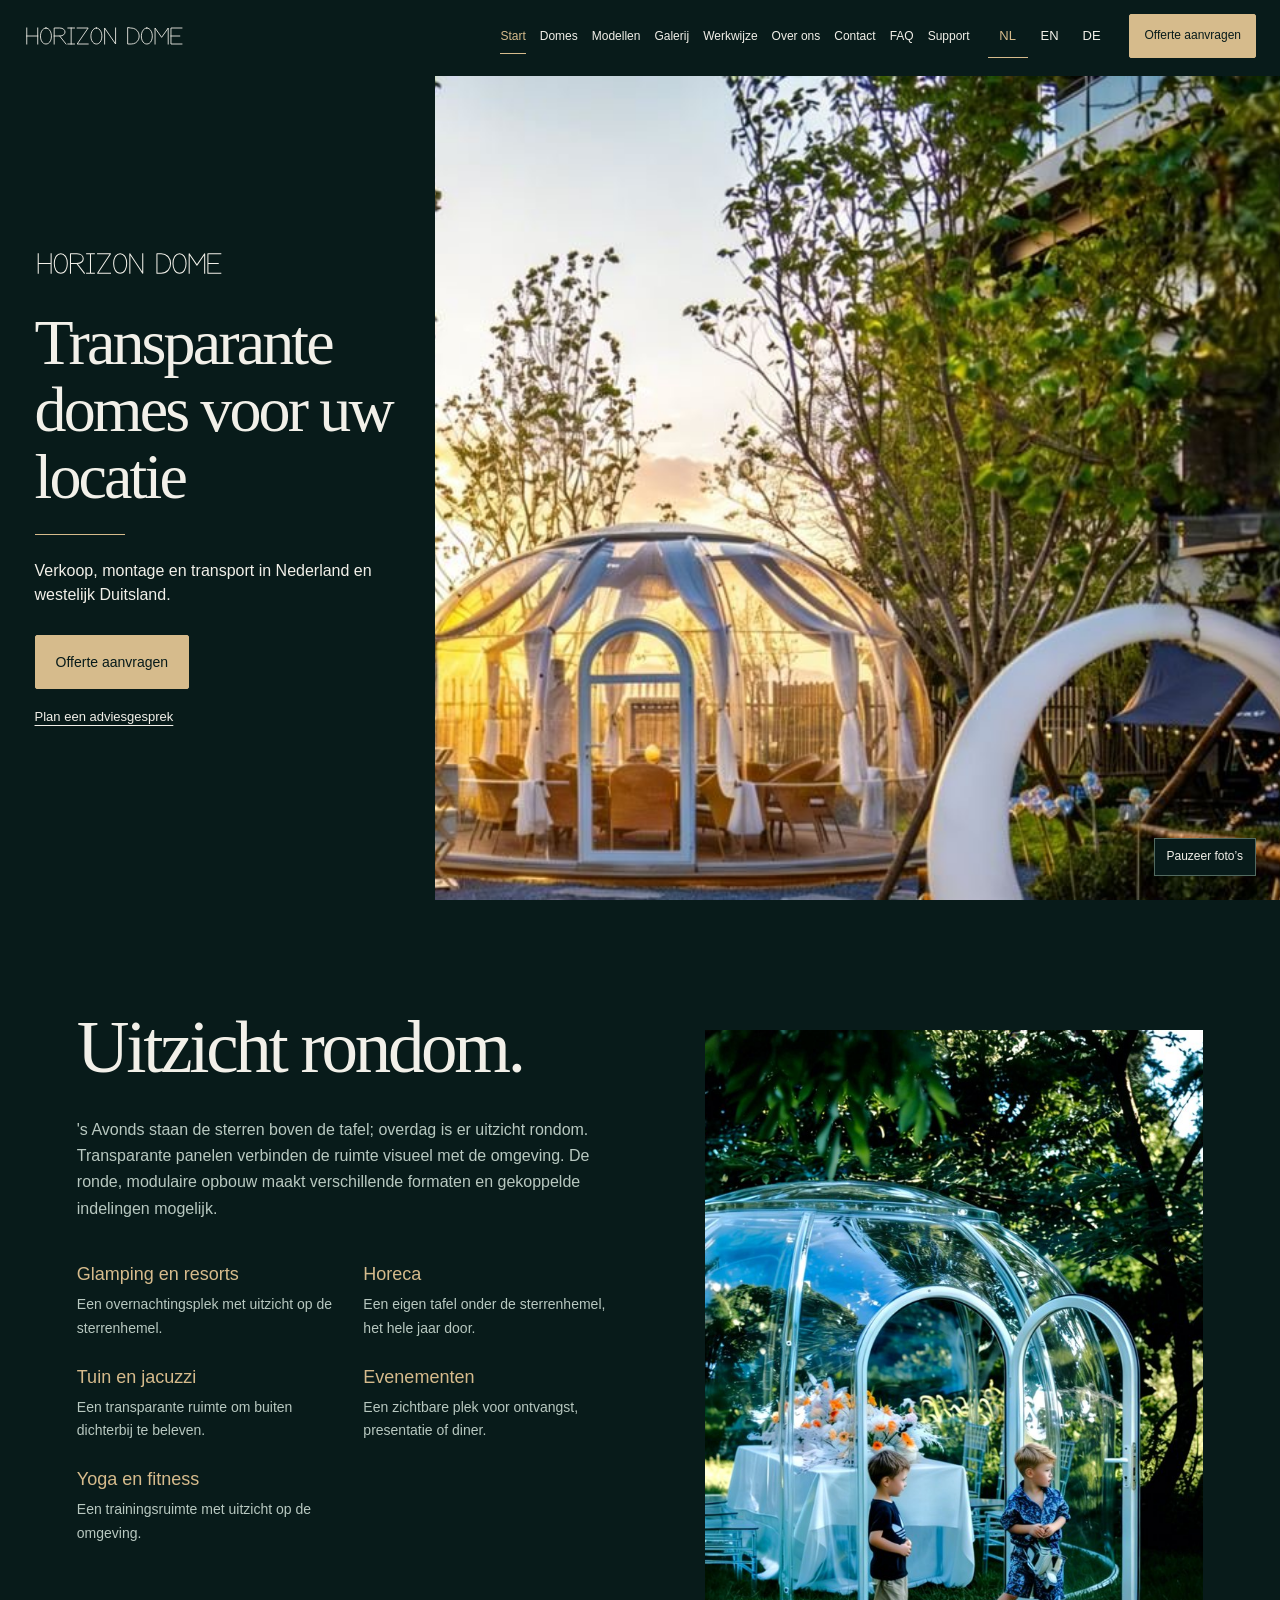
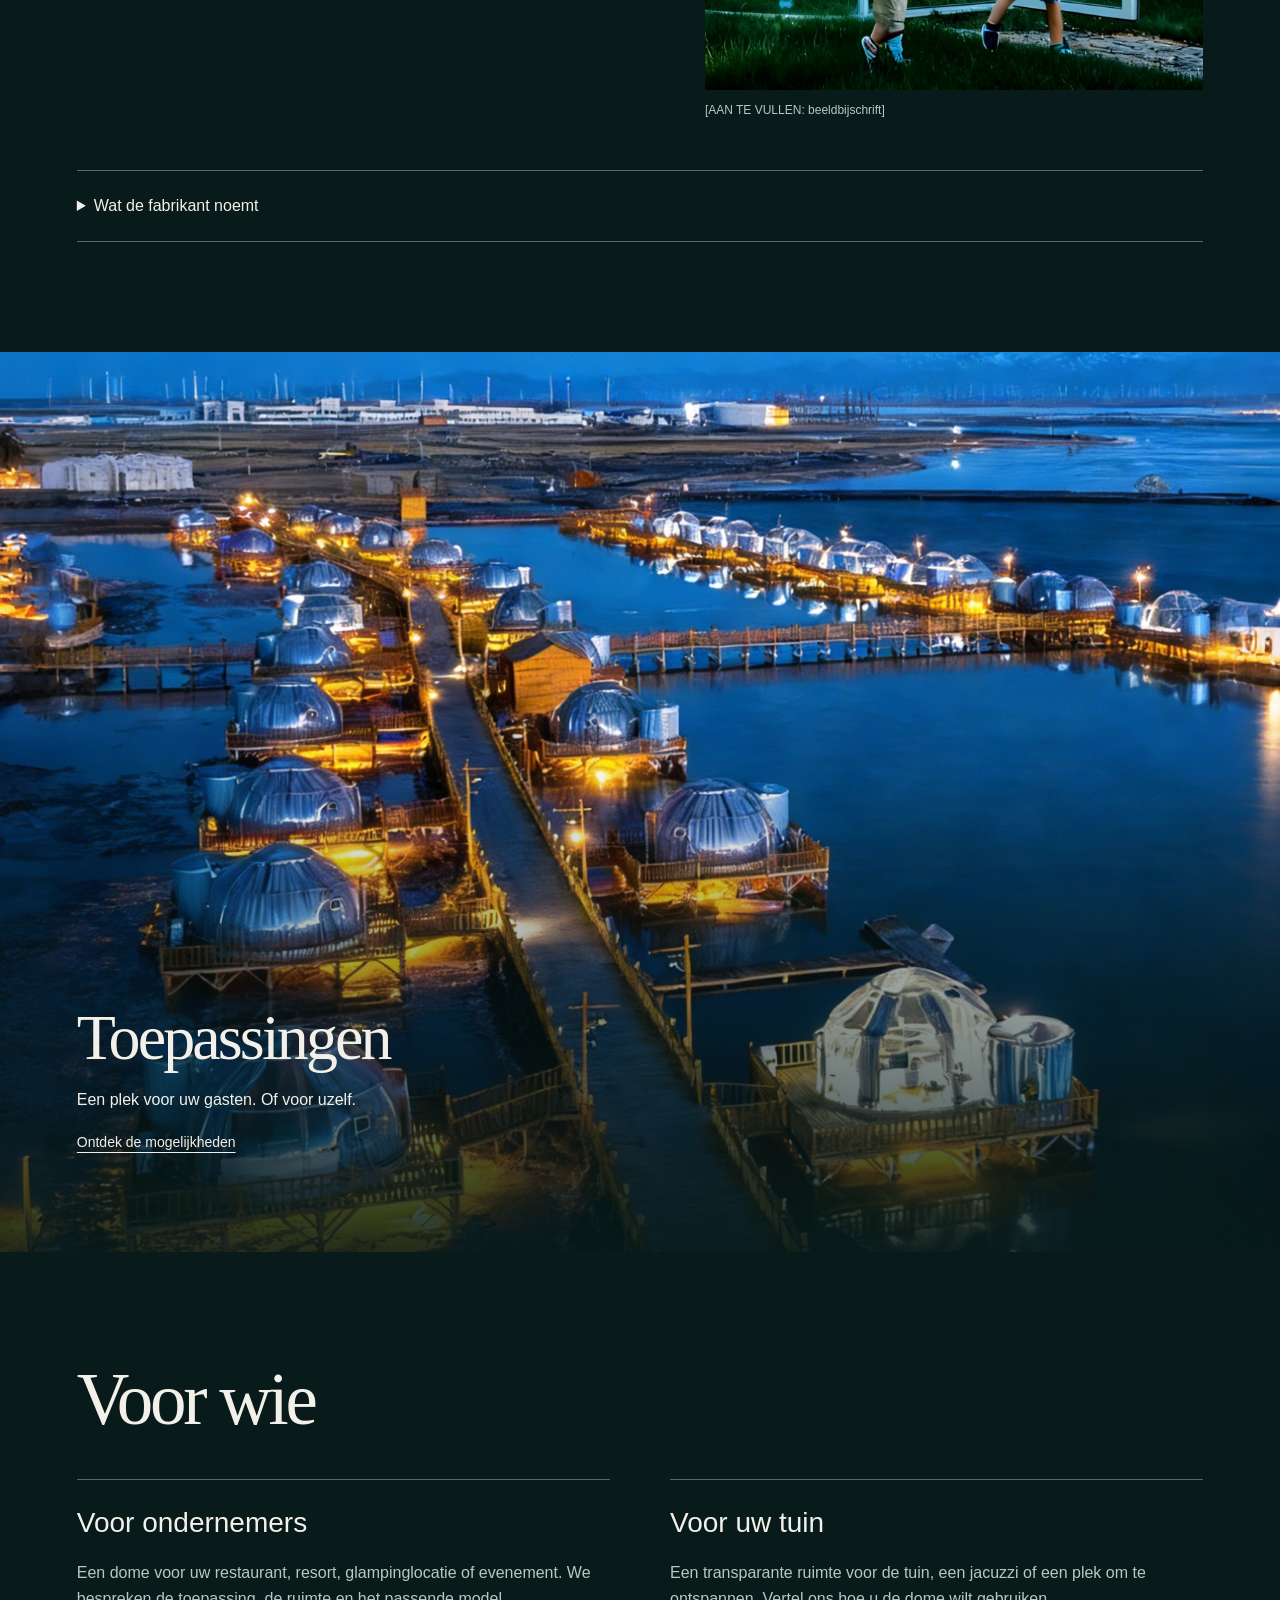
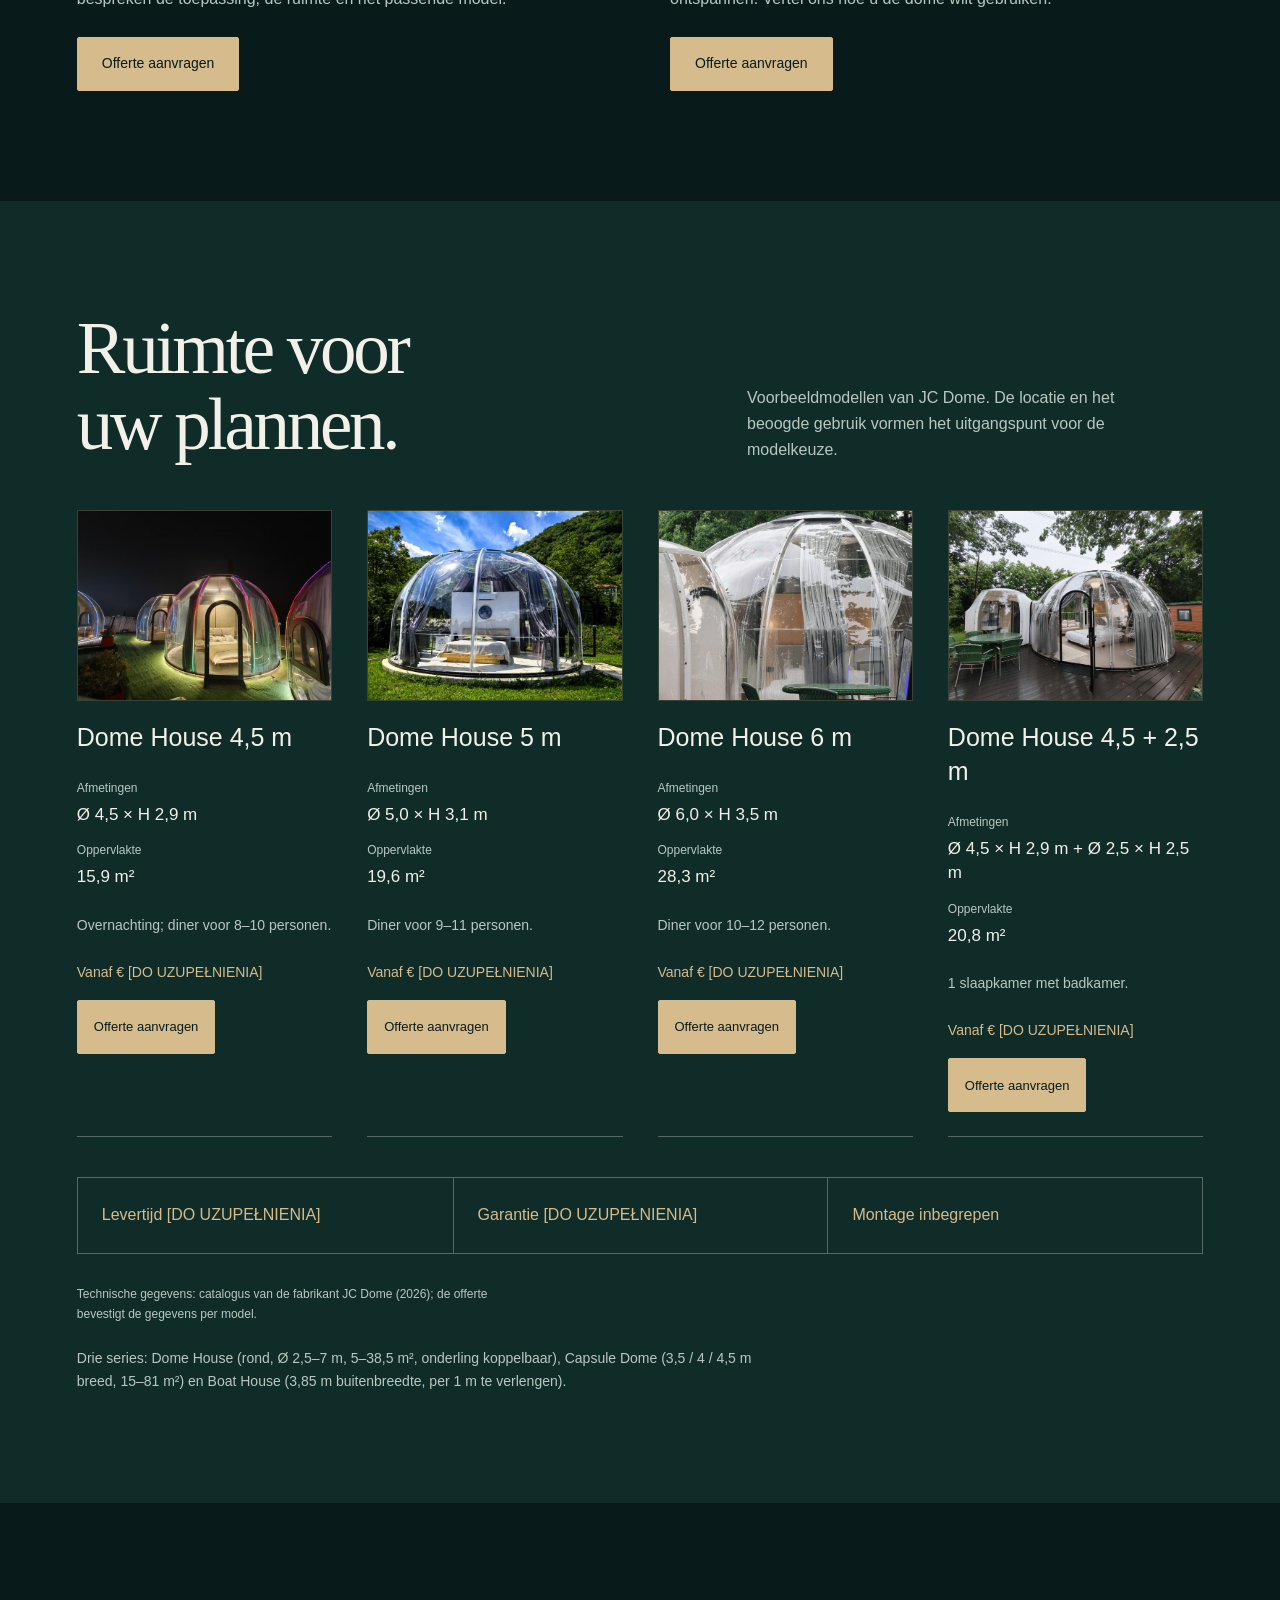
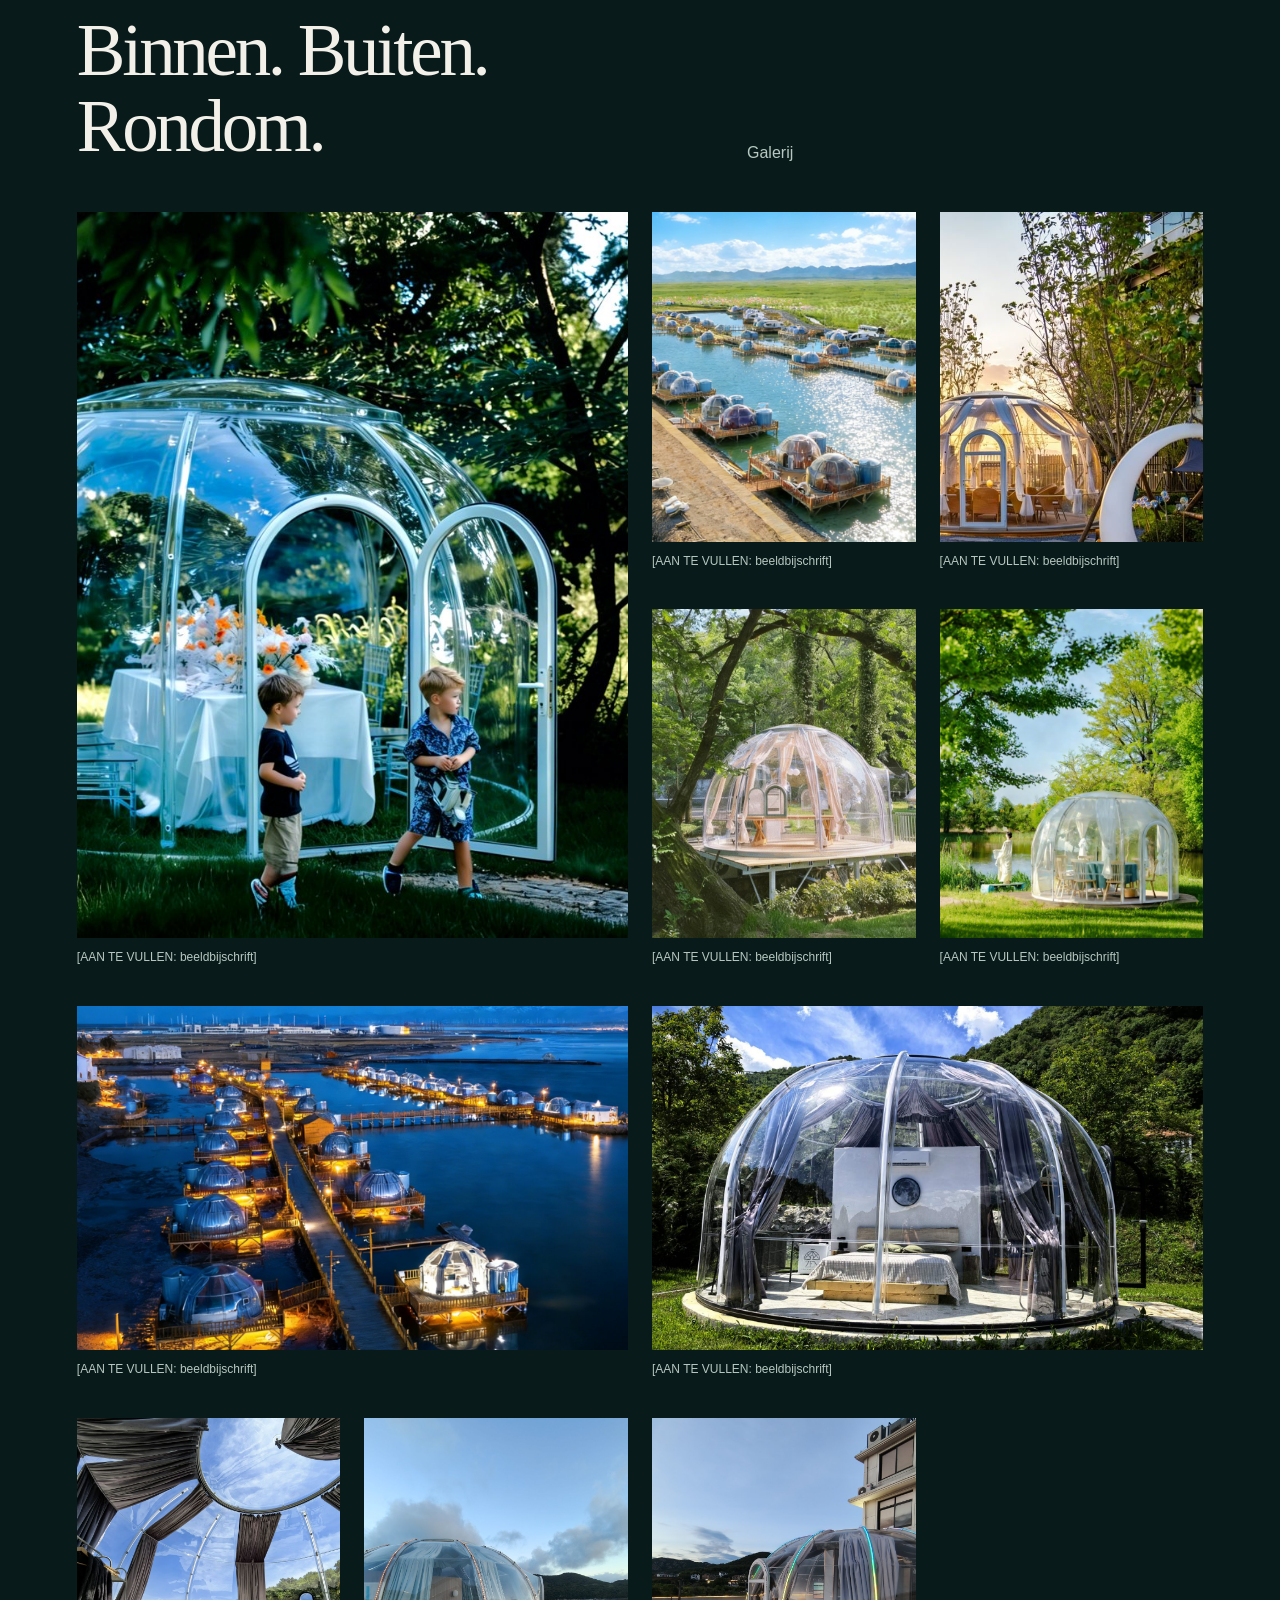
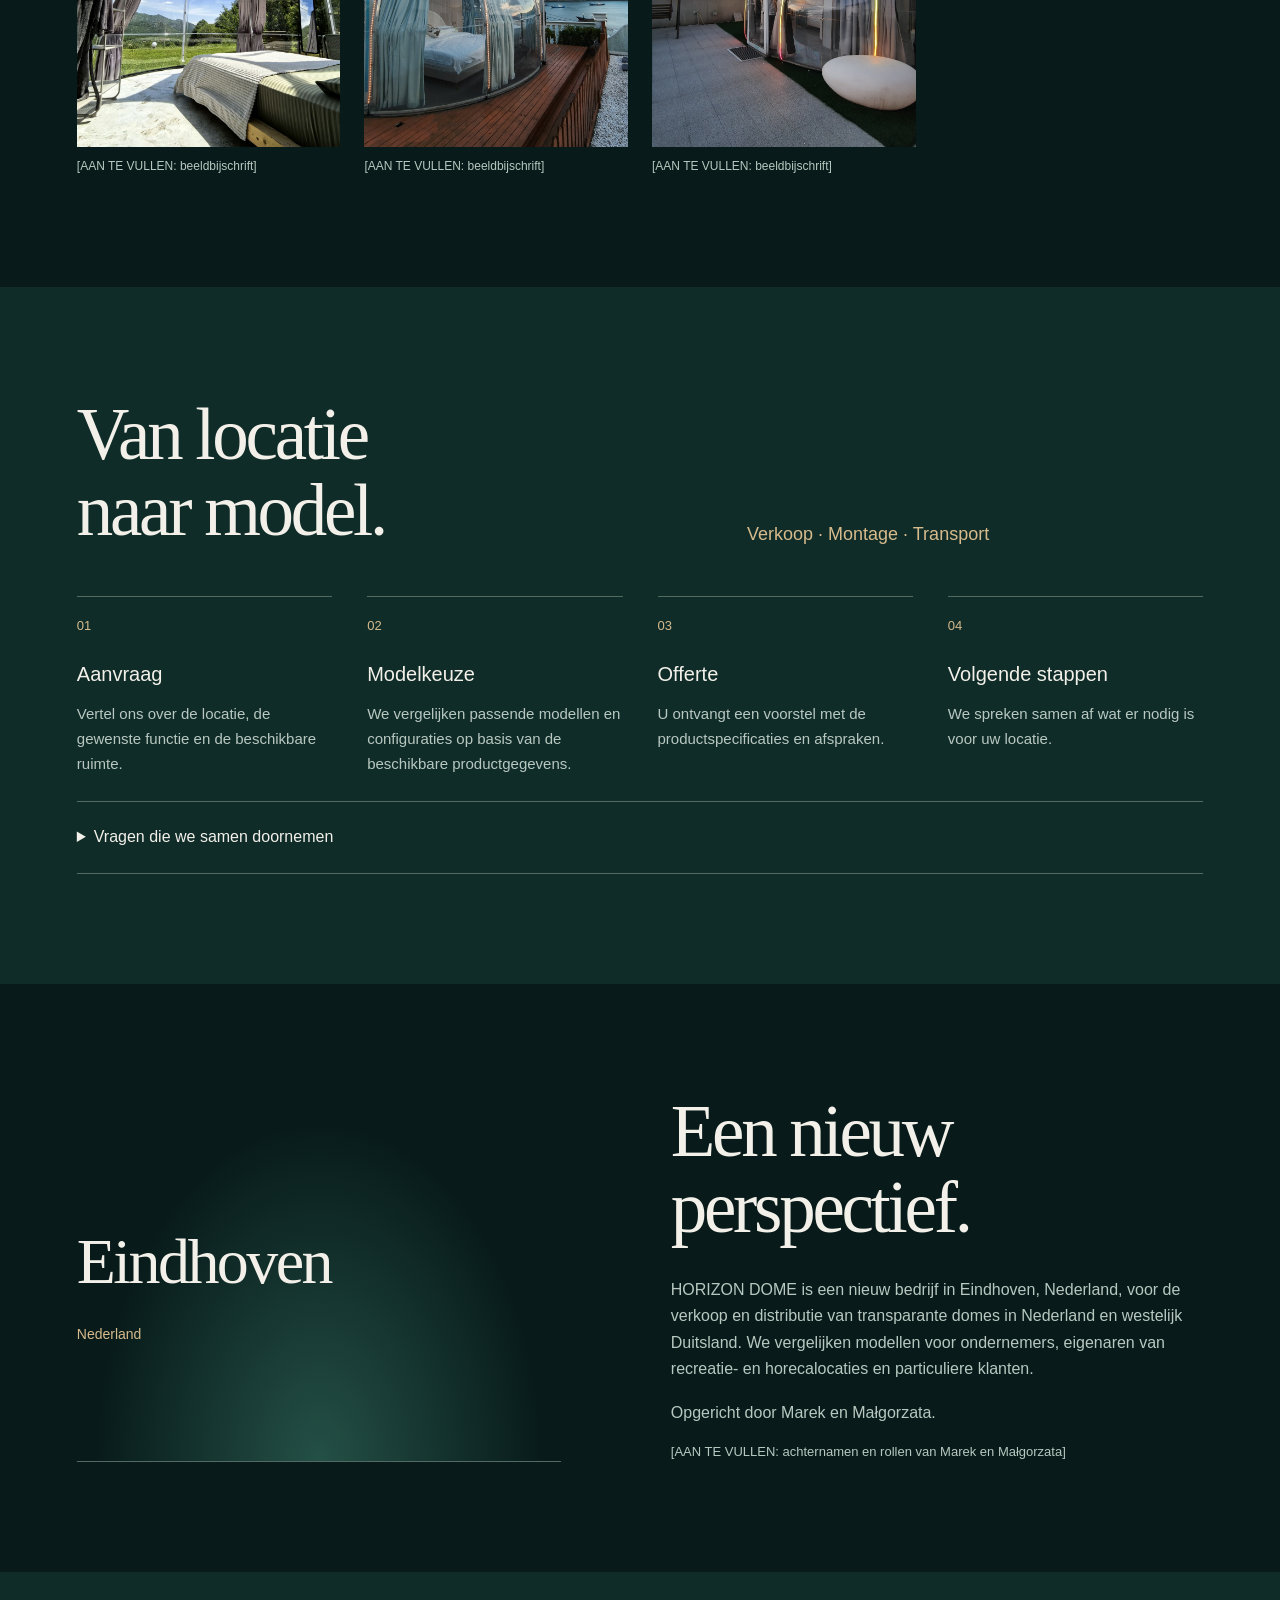
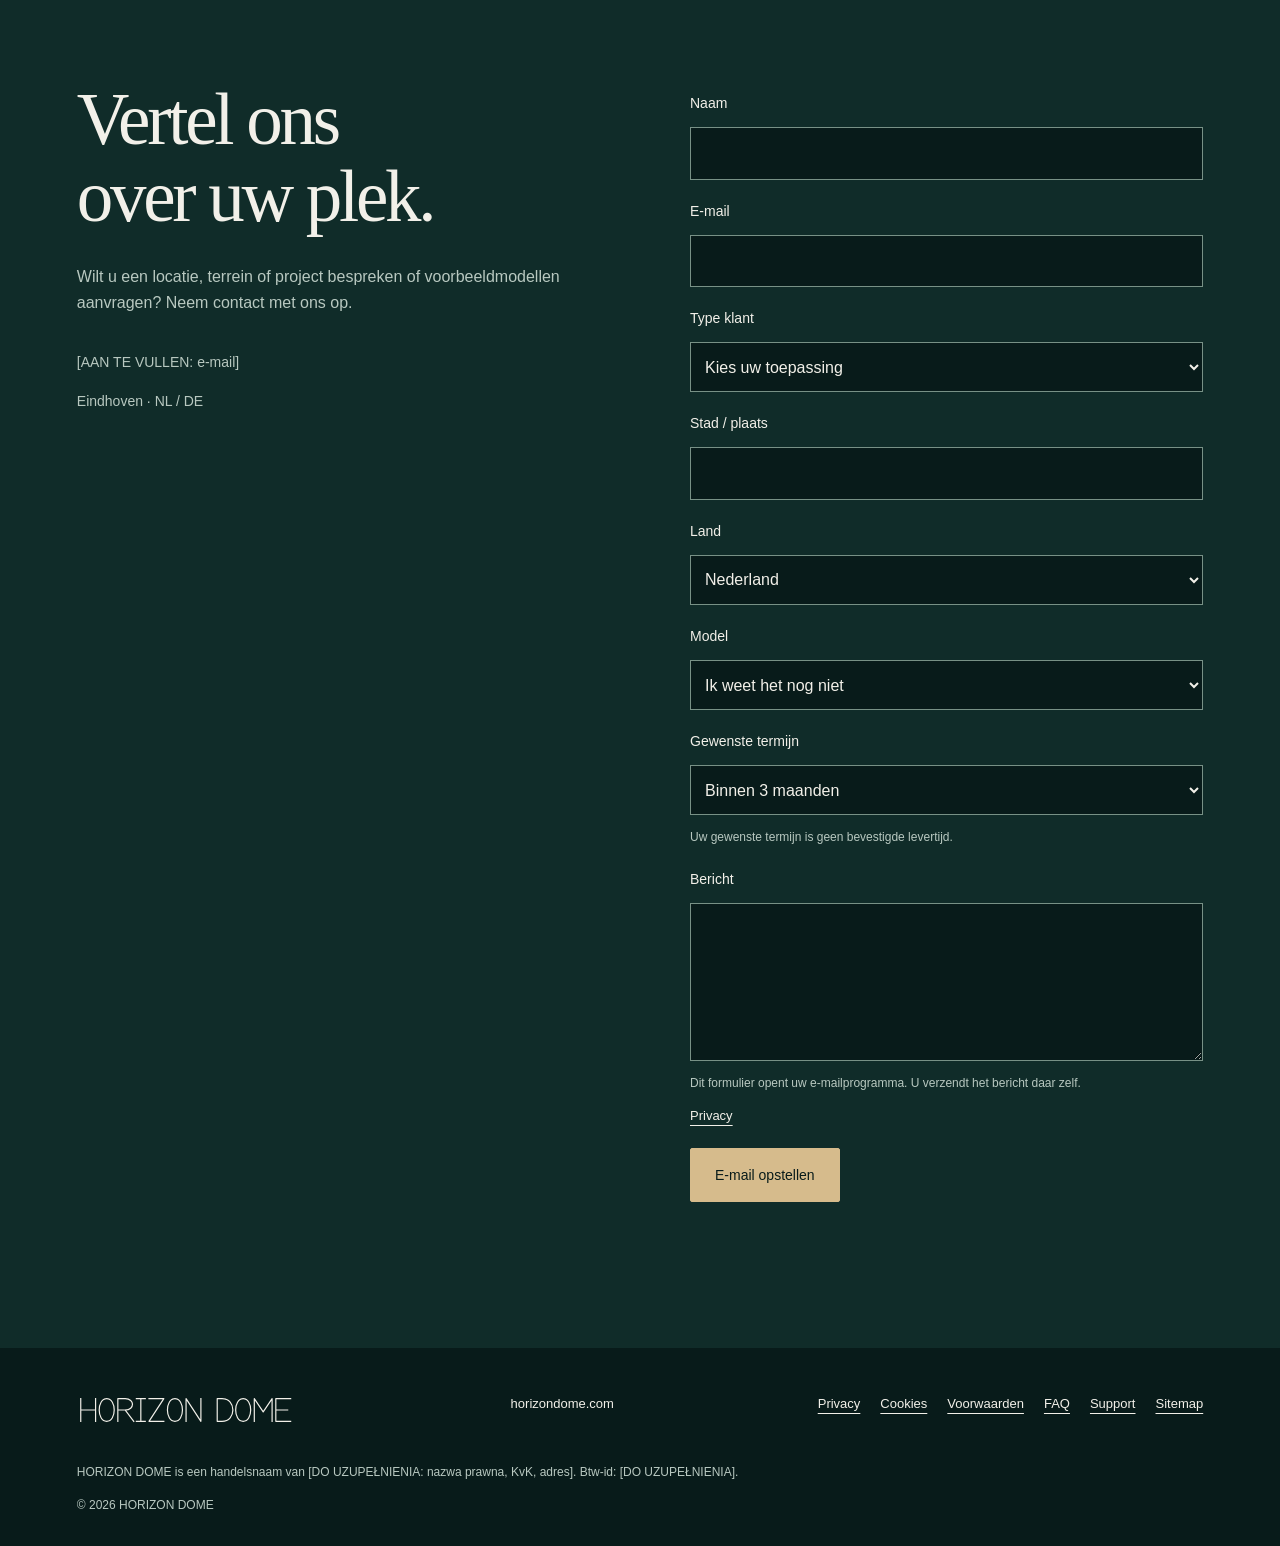
==== commit 3700a131: "v4.1: bez telefonu i WhatsApp — kontakt tylko e-mail/formularz (Marek 10.10: brak numeru NL)" ====
--- a/index.html
+++ b/index.html
@@ -287,7 +287,6 @@
 <p data-nl="Wilt u een locatie, terrein of project bespreken of voorbeeldmodellen aanvragen? Neem contact met ons op." data-en="Would you like to discuss a location, site or project, or request example models? Contact us."  data-de="Möchten Sie einen Standort, ein Grundstück oder ein Projekt besprechen oder nach Beispielmodellen fragen? Kontaktieren Sie uns.">Wilt u een locatie, terrein of project bespreken of voorbeeldmodellen aanvragen? Neem contact met ons op.</p>
 <div class="contact-details">
 <p data-nl="[AAN TE VULLEN: e-mail]" data-en="[TO COMPLETE: email]" id="email-display" data-placeholder="[DO UZUPEŁNIENIA: e-mail]" data-de="[DO UZUPEŁNIENIA: E-Mail]">[AAN TE VULLEN: e-mail]</p>
-<p data-nl="[AAN TE VULLEN: telefoon]" data-en="[TO COMPLETE: phone]" data-placeholder="[DO UZUPEŁNIENIA: telefon]" data-de="[DO UZUPEŁNIENIA: Telefon]">[AAN TE VULLEN: telefoon]</p>
 <p>Eindhoven · NL / DE</p>
 </div>
 </div>
@@ -333,7 +332,7 @@
 <p data-nl="HORIZON DOME is een handelsnaam van [DO UZUPEŁNIENIA: nazwa prawna, KvK, adres]. Btw-id: [DO UZUPEŁNIENIA]." data-en="HORIZON DOME is a trading name of [DO UZUPEŁNIENIA: nazwa prawna, KvK, adres]. VAT ID: [DO UZUPEŁNIENIA]." data-de="HORIZON DOME ist ein Handelsname von [DO UZUPEŁNIENIA: nazwa prawna, KvK, adres]. USt-IdNr.: [DO UZUPEŁNIENIA]." class="fine">HORIZON DOME is een handelsnaam van [DO UZUPEŁNIENIA: nazwa prawna, KvK, adres]. Btw-id: [DO UZUPEŁNIENIA].</p>
 <p class="fine">© 2026 HORIZON DOME</p>
 </footer>
-<nav class="mobile-contact" aria-label="Direct contact" data-aria-nl="Direct contact" data-aria-en="Direct contact" data-aria-de="Direkter Kontakt"><a data-nl="Offerte" data-en="Quote" data-de="Angebot" href="#contact">Offerte</a><a href="https://wa.me/[DO UZUPEŁNIENIA]" data-contact-placeholder aria-disabled="true" aria-describedby="contact-tooltip">WhatsApp</a><a data-nl="Bel" data-en="Call" data-de="Anrufen" href="tel:[DO UZUPEŁNIENIA]" data-contact-placeholder aria-disabled="true" aria-describedby="contact-tooltip">Bel</a></nav><p id="contact-tooltip" class="contact-tooltip" role="status" aria-live="polite" hidden></p>
+<nav class="mobile-contact" aria-label="Direct contact" data-aria-nl="Direct contact" data-aria-en="Direct contact" data-aria-de="Direkter Kontakt"><a data-nl="Offerte" data-en="Quote" data-de="Angebot" href="#contact">Offerte</a><a data-nl="E-mail" data-en="Email" data-de="E-Mail" href="#contact">E-mail</a></nav>
 <button class="back-to-top" type="button" aria-label="Naar boven" data-aria-nl="Naar boven" data-aria-en="Back to top" hidden data-aria-de="Nach oben">↑</button>
 <dialog id="lightbox" aria-labelledby="lightbox-caption">
 <div class="lightbox-toolbar">
--- a/style.css
+++ b/style.css
@@ -78,10 +78,9 @@
 .trust-strip p{margin:0;padding:24px;color:var(--gold);overflow-wrap:anywhere}.trust-strip p+p{border-top:1px solid var(--line)}
 .contact select{display:block;width:100%;max-width:100%;min-height:50px;border:1px solid #789186;border-radius:0;background:var(--bg);padding:12px 10px}
 .contact input,.contact textarea{min-width:0}.contact form>*{min-width:0}
-.mobile-contact{position:fixed;inset:auto 0 0;z-index:60;display:grid;grid-template-columns:repeat(3,minmax(0,1fr));background:var(--bg);border-top:1px solid var(--gold);padding-bottom:env(safe-area-inset-bottom)}
+.mobile-contact{position:fixed;inset:auto 0 0;z-index:60;display:grid;grid-template-columns:repeat(2,minmax(0,1fr));background:var(--bg);border-top:1px solid var(--gold);padding-bottom:env(safe-area-inset-bottom)}
 .mobile-contact a{display:flex;align-items:center;justify-content:center;min-height:54px;font-size:14px;text-decoration:none;min-width:0}
 .mobile-contact a:first-child{background:var(--gold);color:var(--bg)}.mobile-contact a+a{border-left:1px solid var(--line)}
-.contact-tooltip{position:fixed;right:16px;bottom:calc(66px + env(safe-area-inset-bottom));z-index:65;background:var(--ink);color:var(--bg);padding:8px 16px;border-radius:2px;font-size:14px}
 body:not(.legal-page){padding-bottom:calc(54px + env(safe-area-inset-bottom))}
 .back-to-top{bottom:calc(68px + env(safe-area-inset-bottom))}
 .legal-page .header nav{position:static;max-height:none;padding:0;background:none;box-shadow:none;-webkit-backdrop-filter:none;backdrop-filter:none;flex-direction:row;align-items:center;overflow:visible}
@@ -96,7 +95,7 @@
  .hero h1::after{width:90px;margin-top:24px}.hero-lead{margin-top:24px;font-size:16px}
  .hero-actions{margin-top:28px;gap:18px}.hero .button{min-height:54px}
  #slideshow-toggle{top:auto;bottom:24px;right:24px}.mobile-contact{display:none}
- body:not(.legal-page){padding-bottom:0}.back-to-top{bottom:18px}.contact-tooltip{bottom:24px}
+ body:not(.legal-page){padding-bottom:0}.back-to-top{bottom:18px}
 }
 @media(min-width:1180px){.header{padding:14px 24px}.header nav>.button{margin:0;align-self:center;min-height:44px;padding:10px 14px;font-size:12px}.header .nav-links{gap:14px}.header nav{gap:16px}.header .brand img{width:170px}}
 @media(prefers-reduced-motion:reduce){.hero-media .hero-slide{transition:none}.hero-media .hero-slide:not(:first-child){display:none}#slideshow-toggle{display:none}}
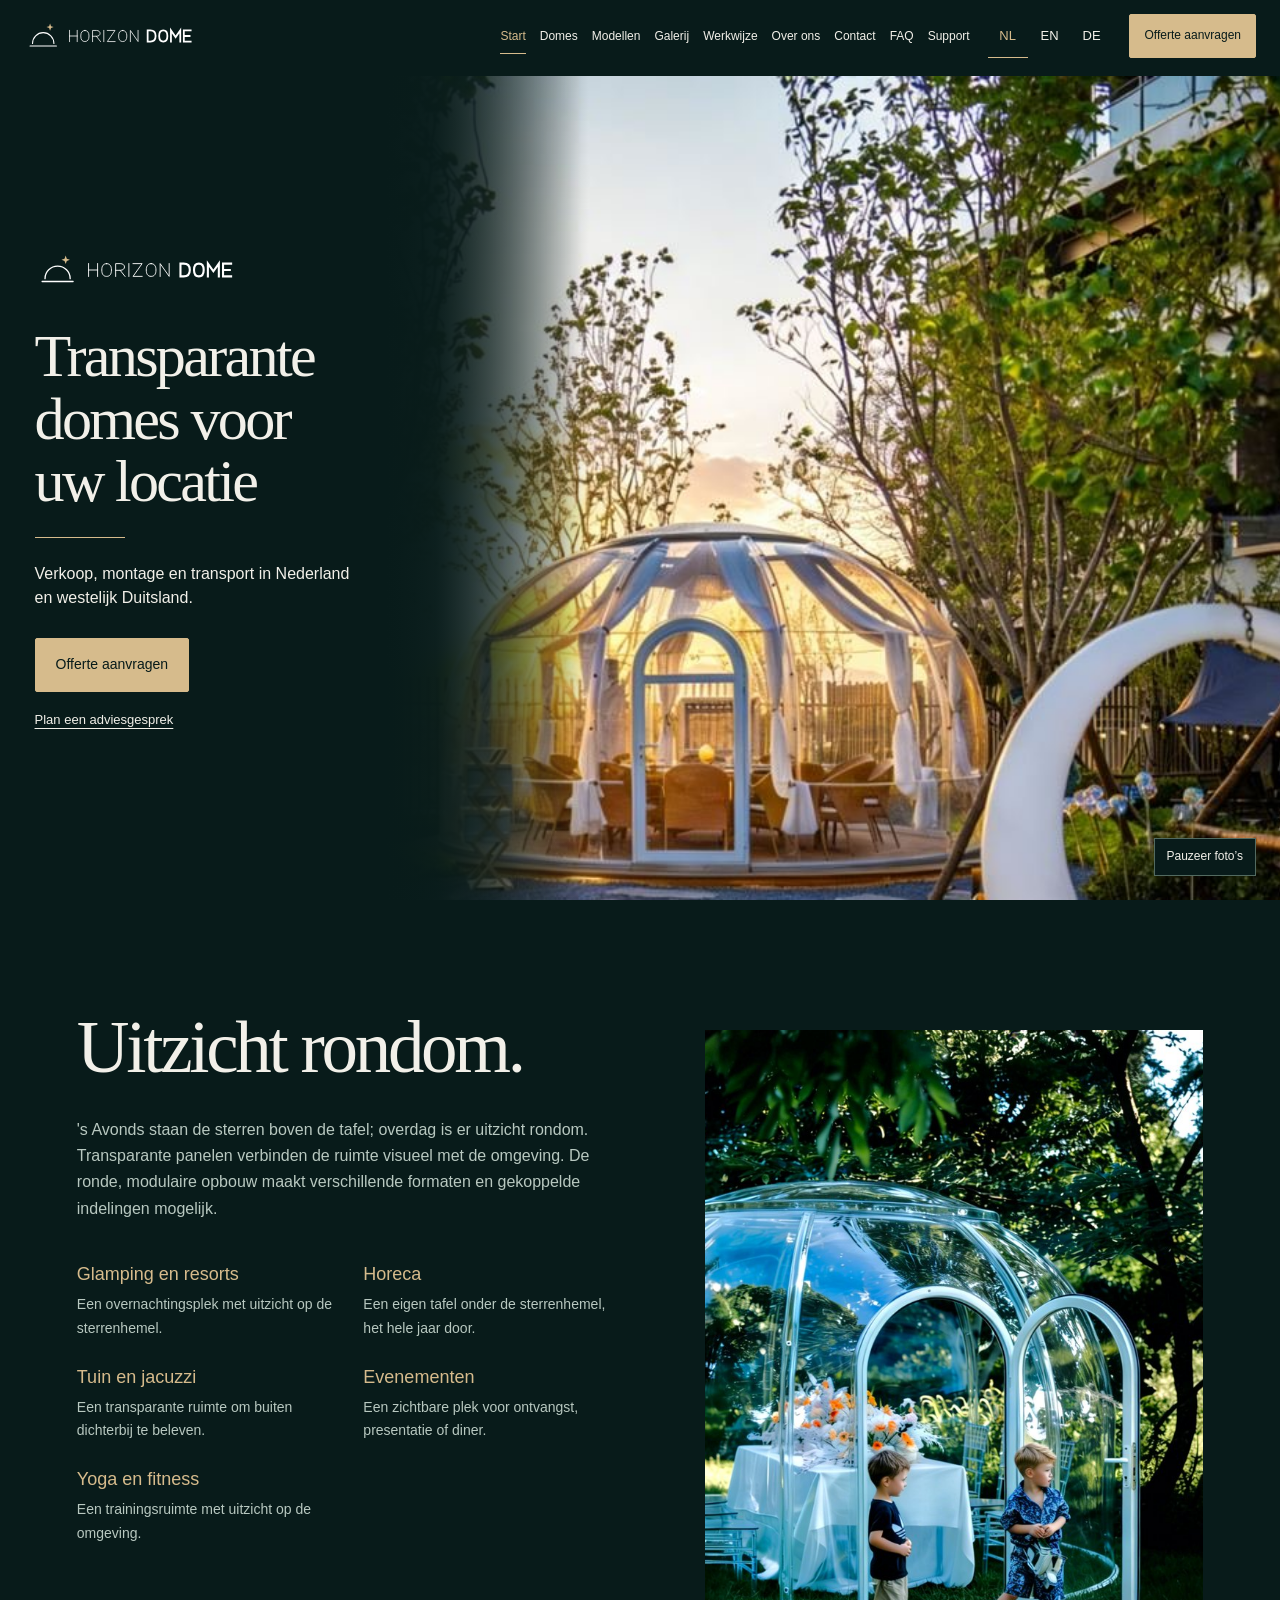
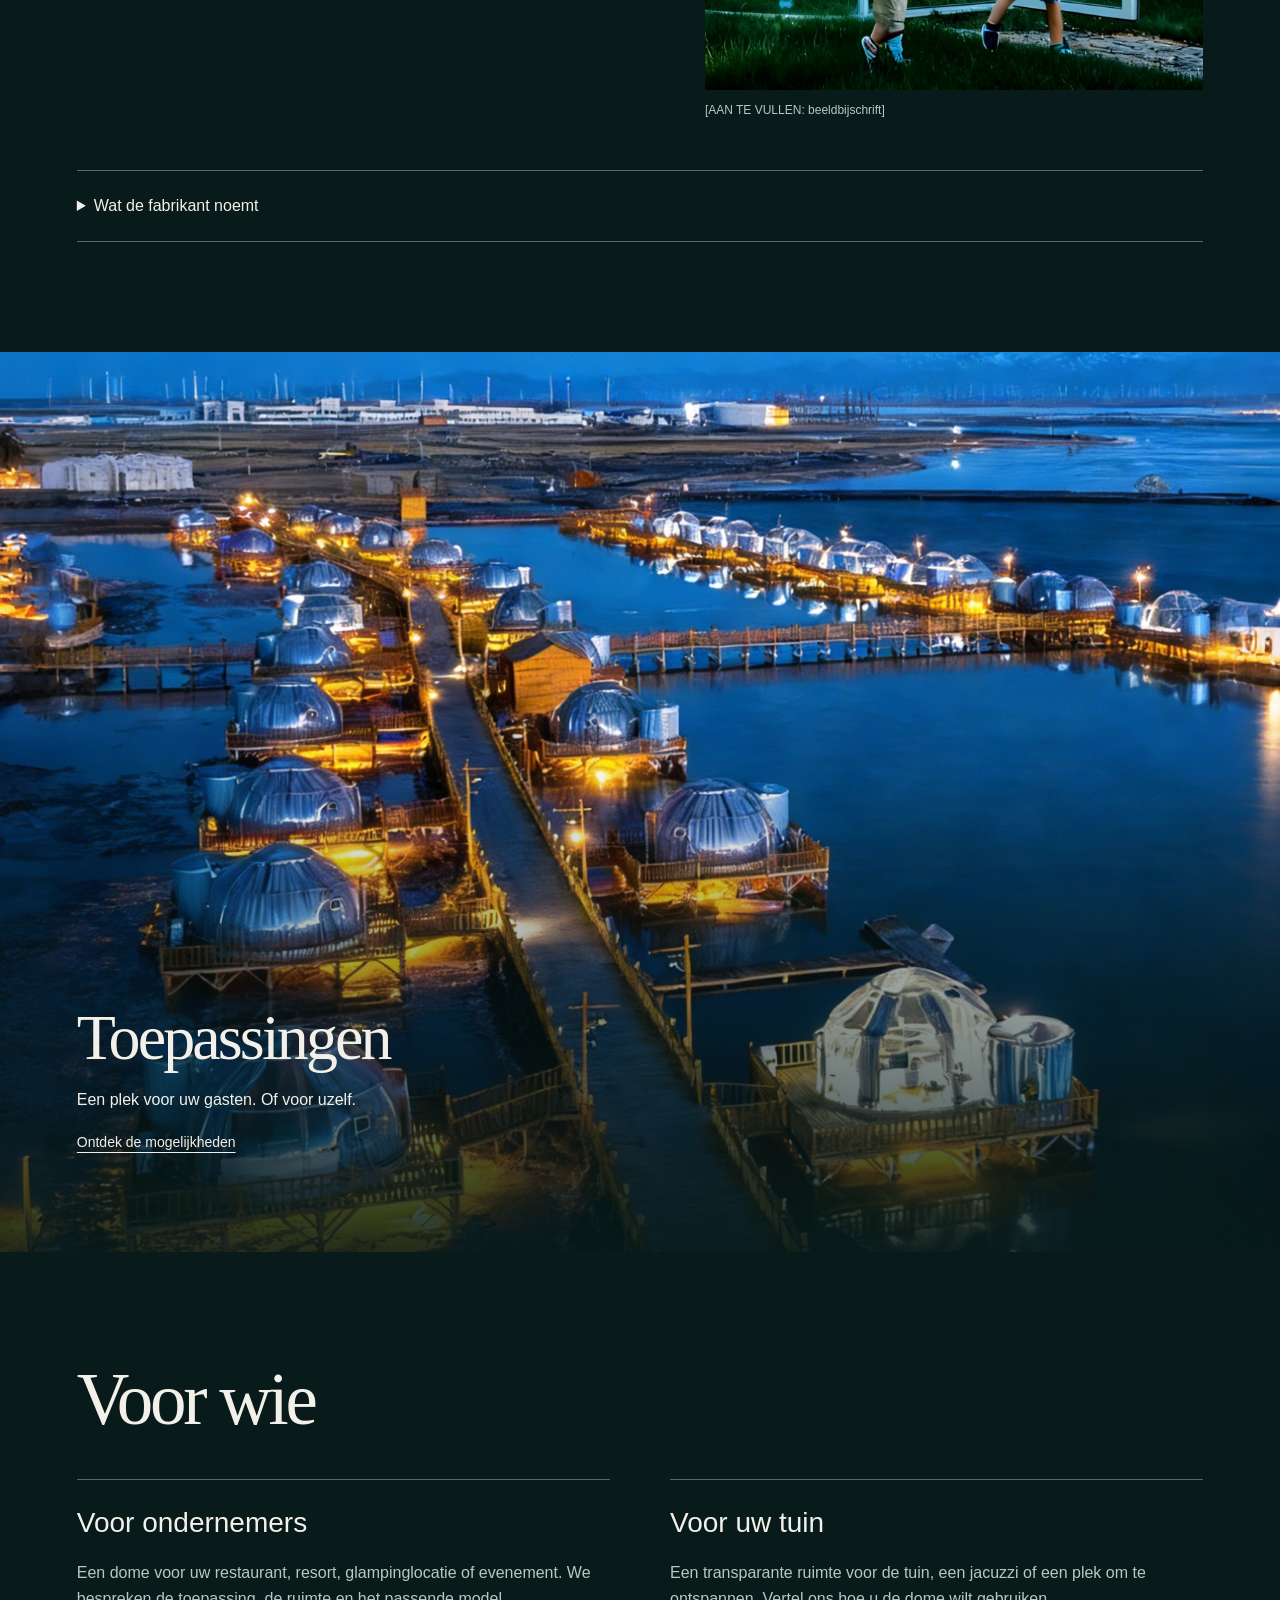
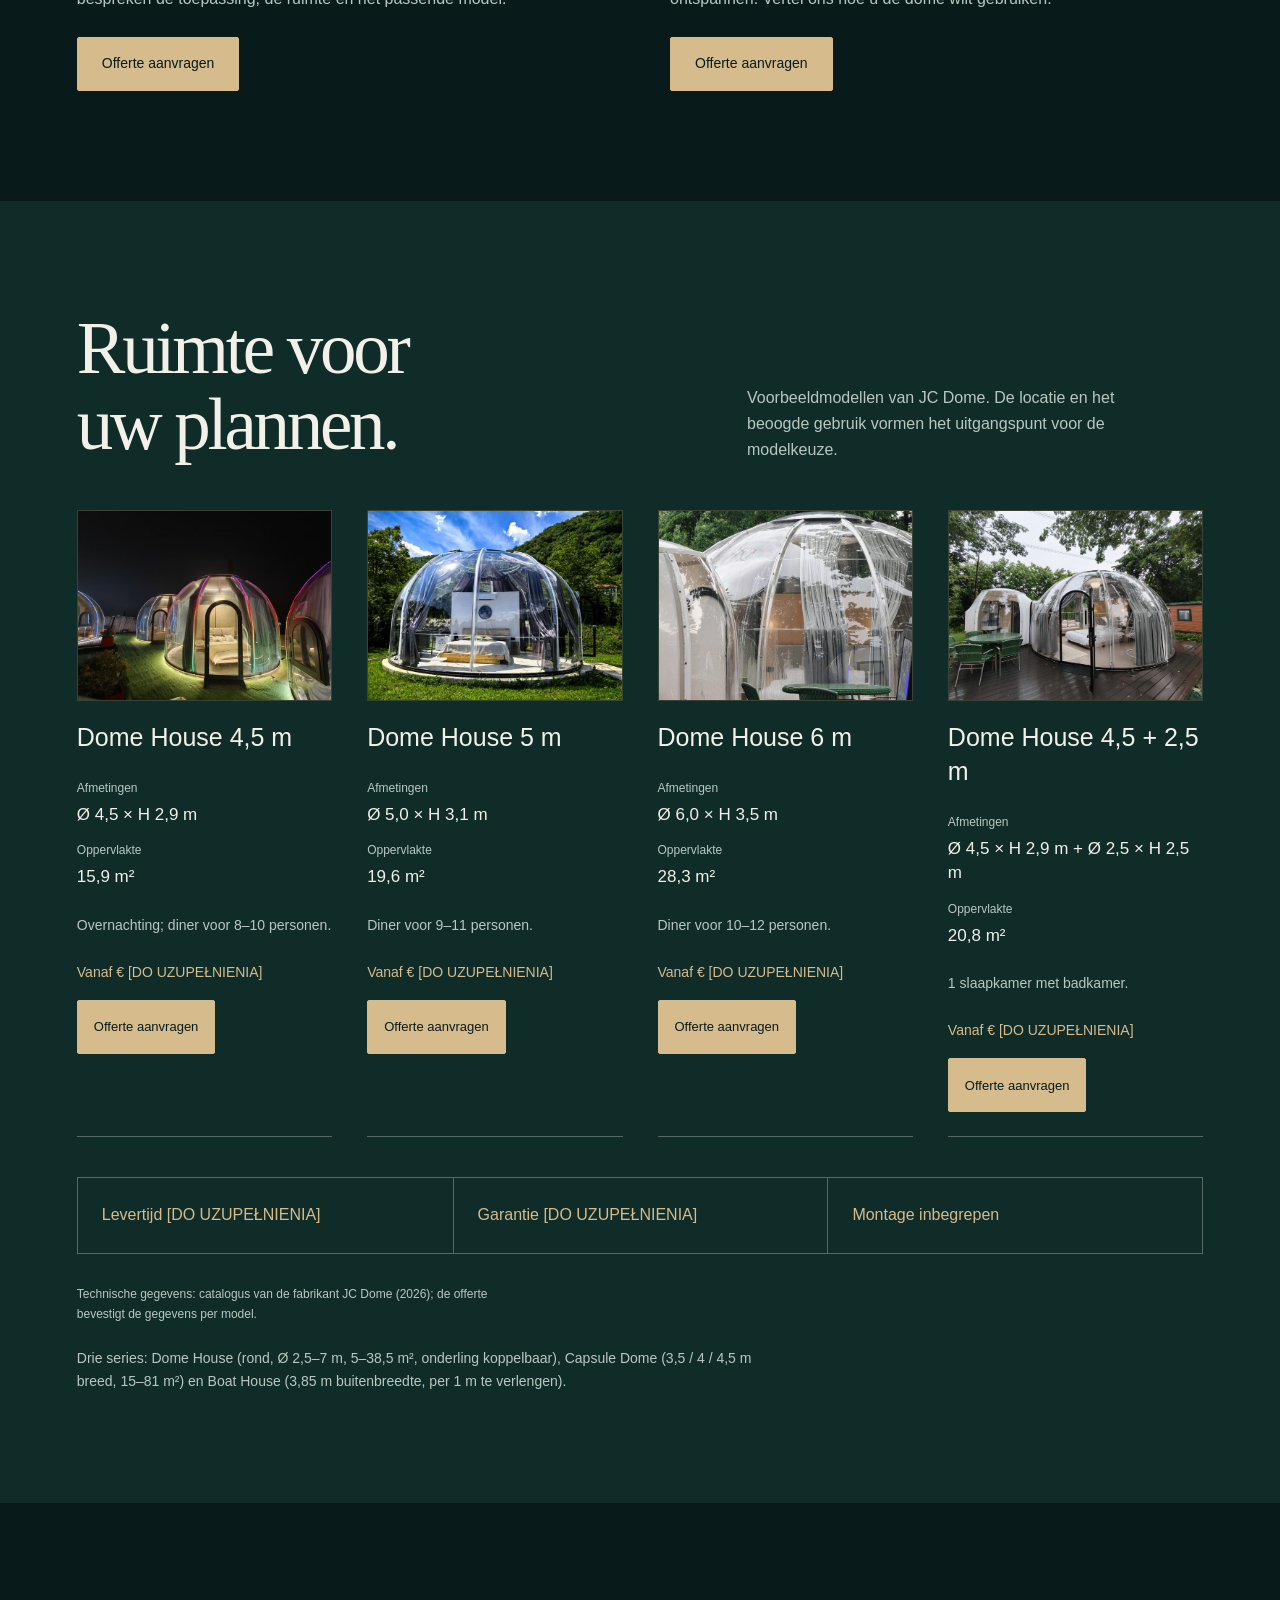
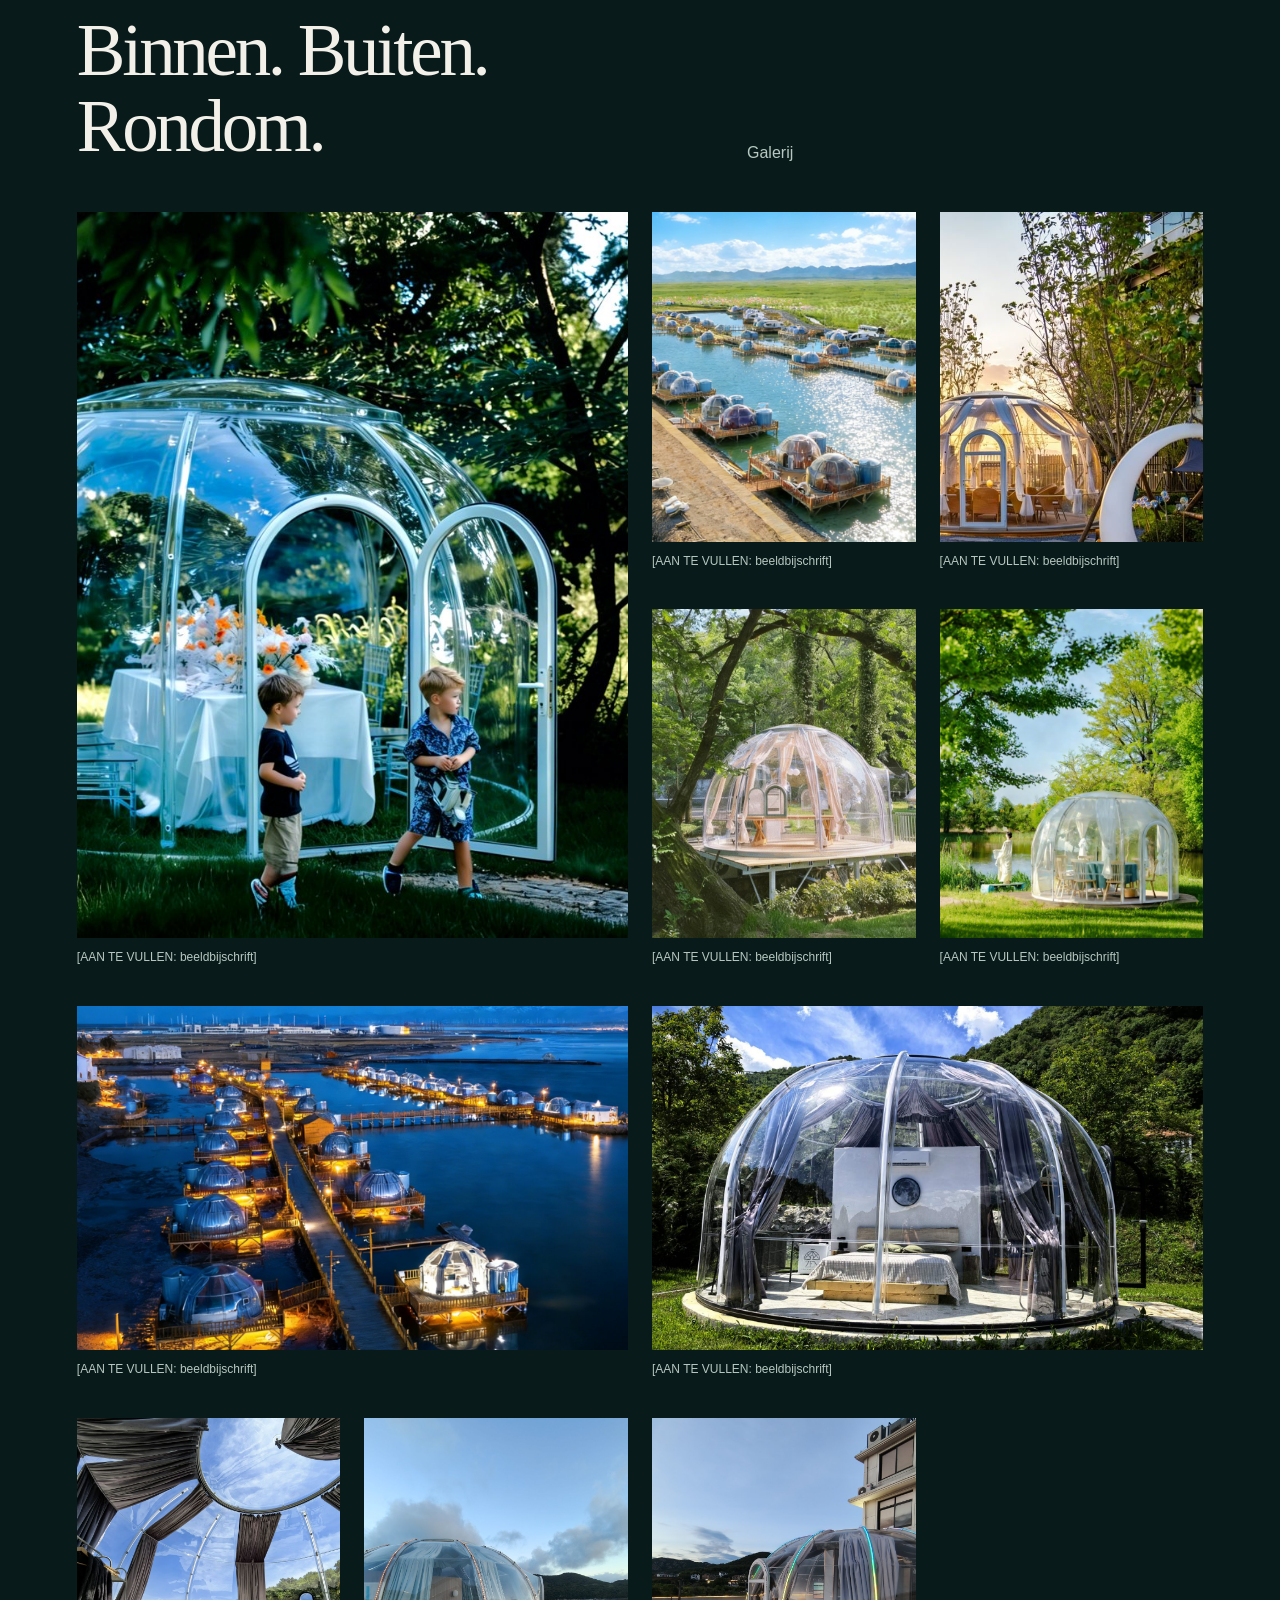
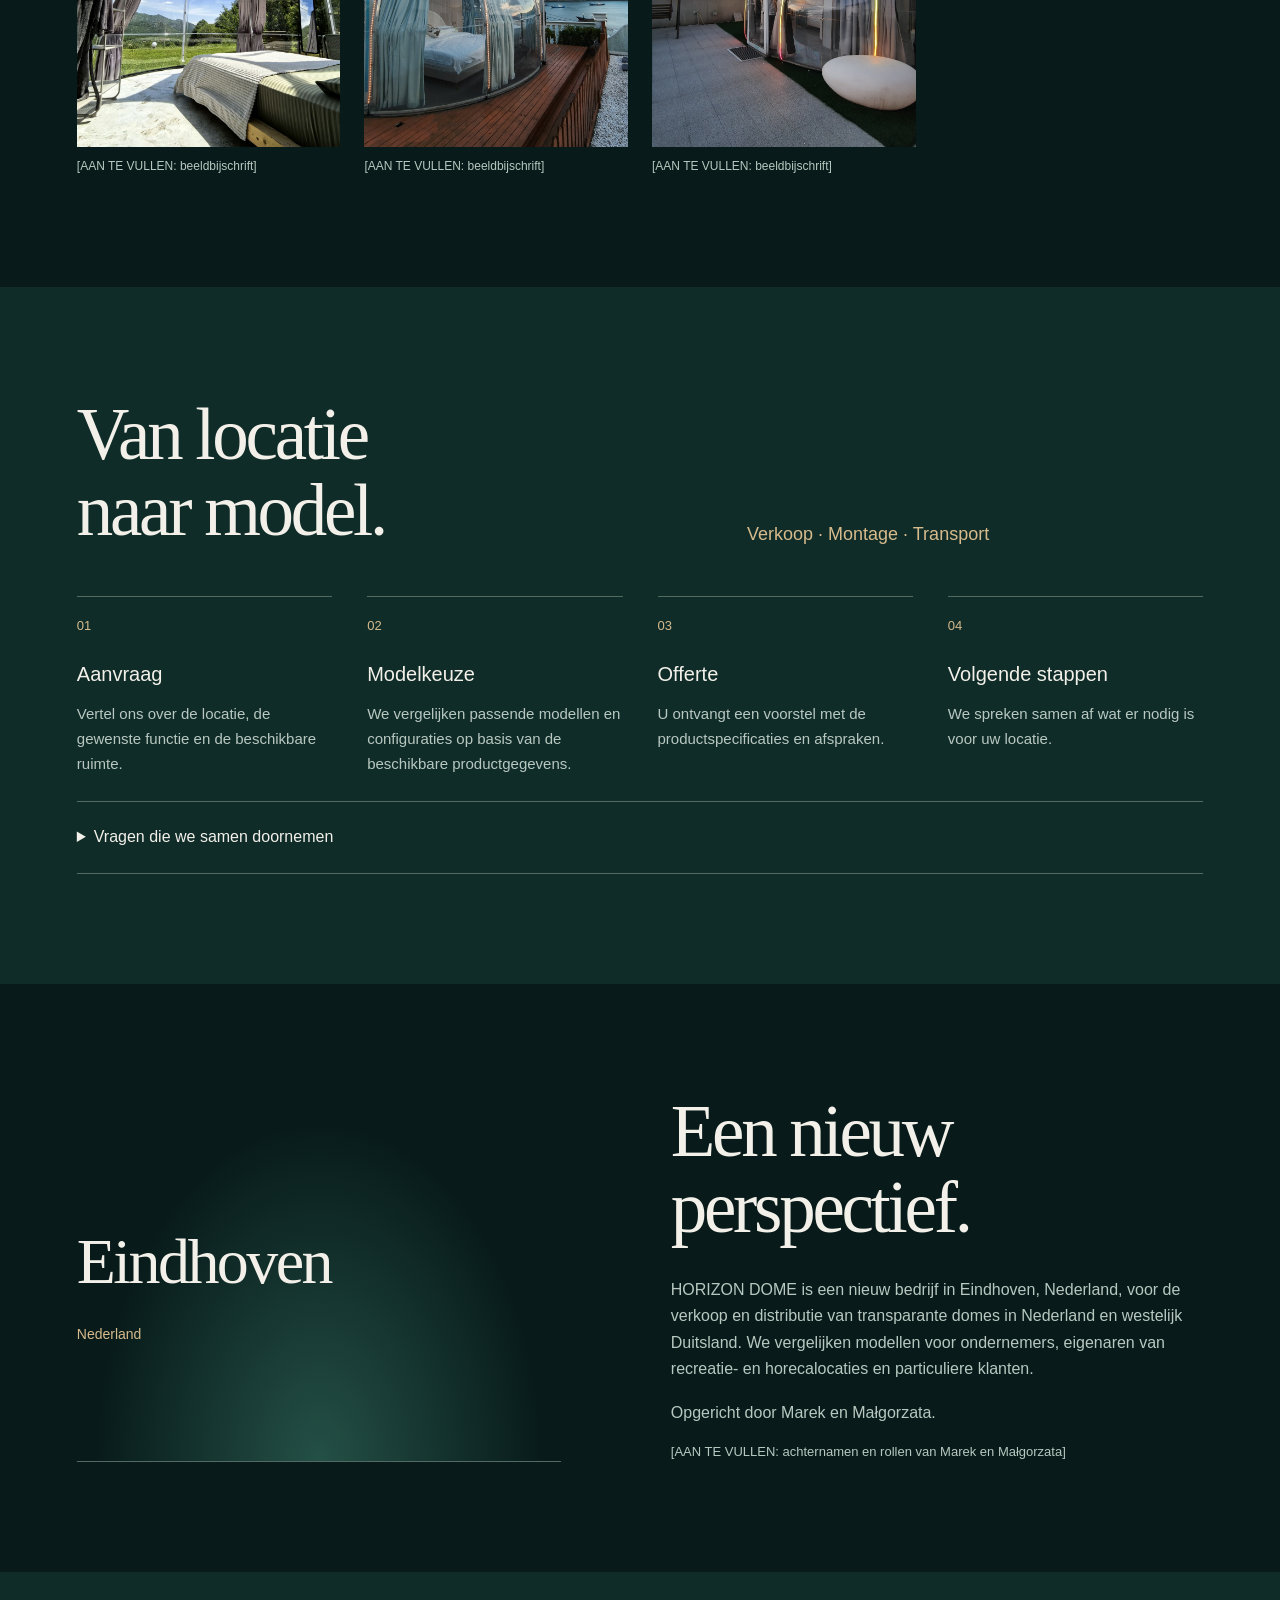
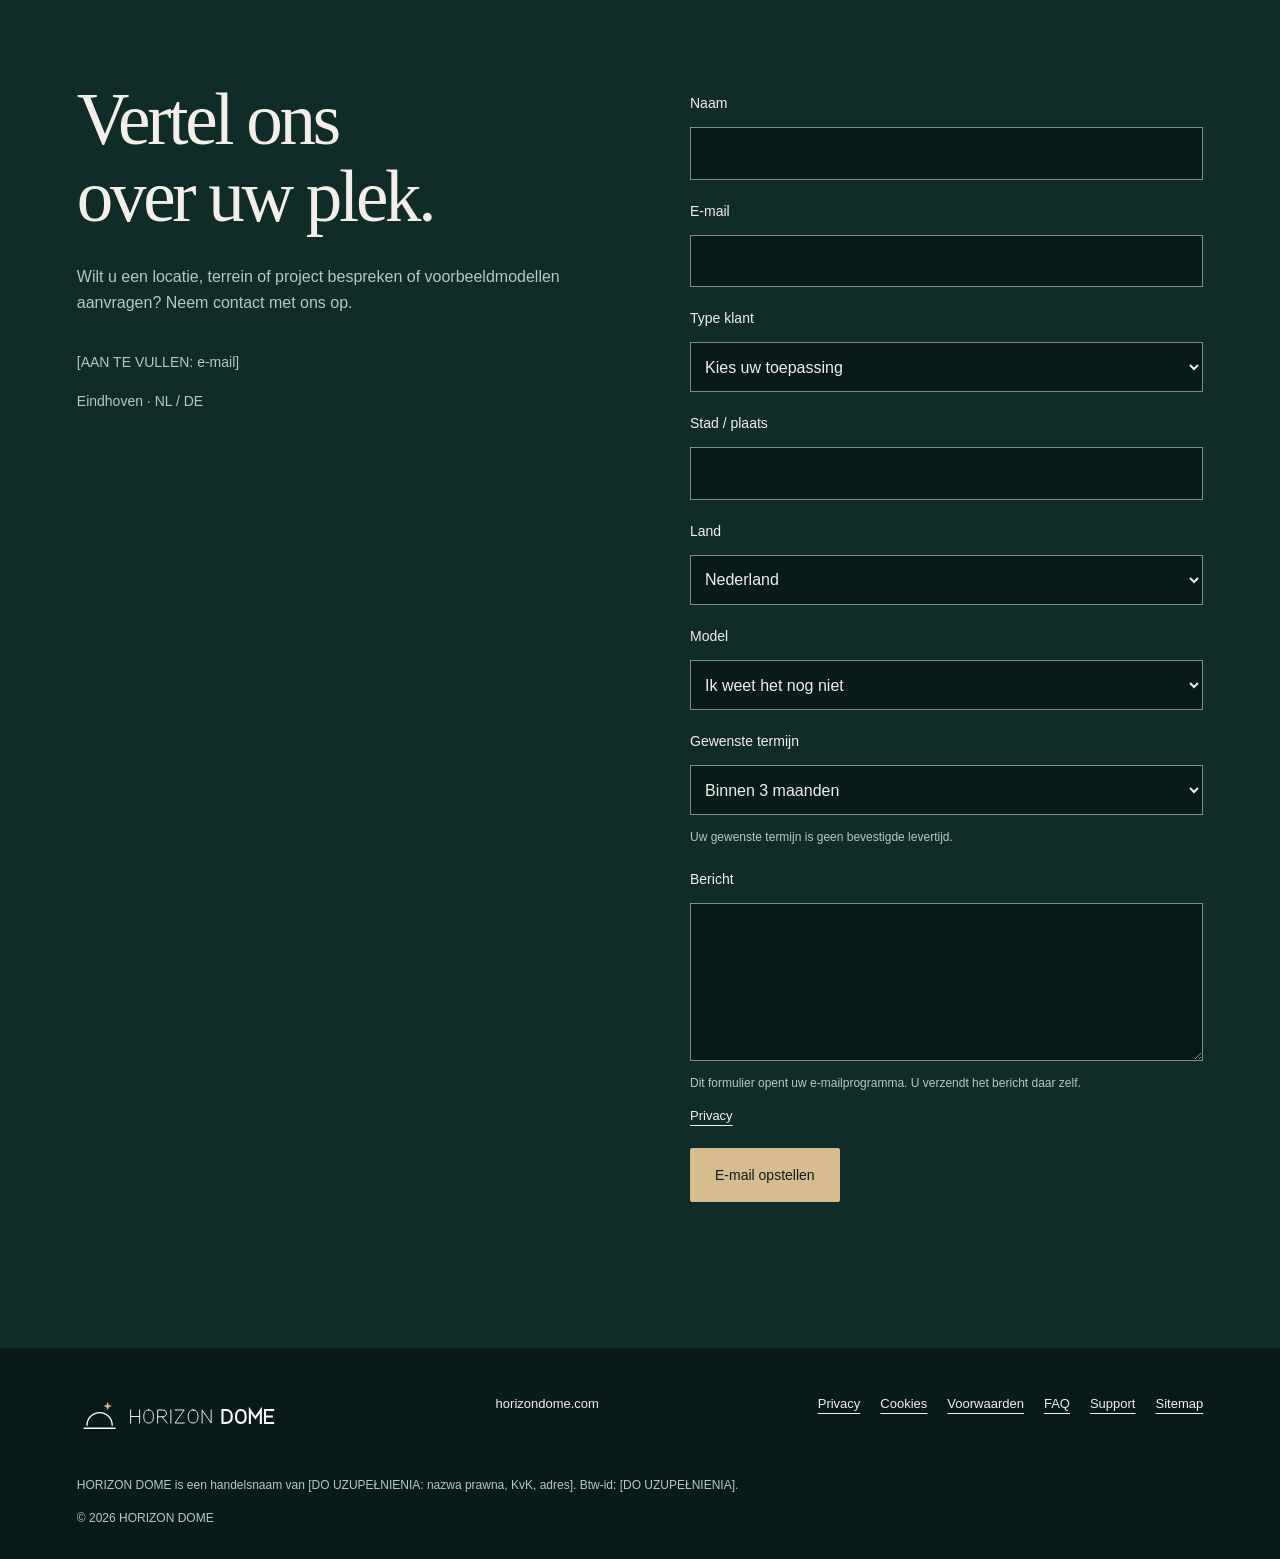
==== commit be480764: "v5: hero — miękkie przejście panel/zdjęcie, kopuła widoczna, logo tymczasowe (wariant 2)" ====
--- a/index.html
+++ b/index.html
@@ -19,7 +19,7 @@
 <a data-nl="Naar de inhoud" data-en="Skip to content" class="skip-link" href="#domes" data-de="Zum Inhalt">Naar de inhoud</a>
 <header class="header">
 <a class="brand" href="#home" aria-label="HORIZON DOME">
-<img src="media/logo.svg" alt="HORIZON DOME" width="248" height="36">
+<img src="media/logo.svg" alt="HORIZON DOME" width="620" height="144">
 </a>
 <button class="nav-toggle" type="button" aria-controls="site-navigation" aria-expanded="false" aria-label="Menu openen" data-aria-nl="Menu openen" data-aria-en="Open menu" data-aria-de="Menü öffnen">≡</button>
 <nav id="site-navigation" aria-label="Navigatie" data-aria-nl="Navigatie" data-aria-en="Navigation" data-aria-de="Navigation">
@@ -50,7 +50,7 @@
 <img class="hero-slide" src="media/02.jpg" alt="" width="1600" height="1000" decoding="async">
 </div>
 <div class="hero-copy">
-<img class="hero-logo" src="media/logo.svg" alt="HORIZON DOME" width="248" height="36">
+<img class="hero-logo" src="media/logo.svg" alt="HORIZON DOME" width="620" height="144">
 <h1 data-nl="Transparante domes voor uw locatie" data-en="Transparent domes for your location" data-de="Transparente Domes für Ihren Standort" id="hero-title">Transparante domes voor uw locatie</h1><p data-nl="Verkoop, montage en transport in Nederland en westelijk Duitsland." data-en="Sales, installation and transport in the Netherlands and western Germany." data-de="Verkauf, Montage und Transport in den Niederlanden und Westdeutschland." class="hero-lead">Verkoop, montage en transport in Nederland en westelijk Duitsland.</p><div class="hero-actions"><a data-nl="Offerte aanvragen" data-en="Request a quote" data-de="Angebot anfragen" href="#contact" class="button">Offerte aanvragen</a><a data-nl="Plan een adviesgesprek" data-en="Arrange a consultation" data-de="Beratungsgespräch vereinbaren" href="#contact" class="text-link" data-inquiry="advice">Plan een adviesgesprek</a></div></div><button data-nl="Pauzeer foto’s" data-en="Pause slideshow" data-de="Bildwechsel pausieren" type="button" id="slideshow-toggle" aria-pressed="false">Pauzeer foto’s</button></section>
 <section id="domes" class="section intro" aria-labelledby="domes-title">
 <div class="intro-copy reveal">
@@ -318,7 +318,7 @@
 <footer class="footer">
 <div class="footer-top">
 <a class="brand" href="#home">
-<img src="media/logo.svg" alt="HORIZON DOME" width="248" height="36" loading="lazy">
+<img src="media/logo.svg" alt="HORIZON DOME" width="620" height="144" loading="lazy">
 </a>
 <span>horizondome.com</span>
 <nav class="footer-links" aria-label="Juridische en hulplinks" data-aria-nl="Juridische en hulplinks" data-aria-en="Legal and help links" data-aria-de="Rechtliche Informationen und Hilfe">
--- a/style.css
+++ b/style.css
@@ -12,7 +12,7 @@
 .skip-link{z-index:100}
 body.nav-open{overflow:hidden}
 .header .brand{position:relative;z-index:2}
-.header .brand img{width:clamp(150px,46vw,190px)}
+.header .brand img{width:129px}
 .nav-toggle{position:relative;z-index:2;width:44px;height:44px;padding:0;border:1px solid var(--line);background:rgba(8,27,26,.55);font-size:25px;line-height:1}
 .header nav{position:absolute;top:100%;left:0;right:0;display:flex;align-items:stretch;flex-direction:column;gap:0;max-height:calc(100svh - 76px);padding:8px var(--space) 18px;overflow:auto;background:rgba(8,27,26,.97);box-shadow:0 1px 0 rgba(215,188,141,.22);-webkit-backdrop-filter:blur(12px);backdrop-filter:blur(12px)}
 .header.is-nav-ready nav{visibility:hidden;opacity:0;transform:translateY(-8px);pointer-events:none;transition:opacity .2s ease,transform .2s ease,visibility .2s}
@@ -23,6 +23,7 @@
 .languages{align-self:flex-start;margin-top:8px}
 .model-image{width:100%;aspect-ratio:4/3;margin-bottom:20px;background:var(--bg);object-fit:cover;border:1px solid rgba(215,188,141,.24)}
 .footer-top{align-items:flex-start}
+.footer .brand img{width:200px}
 .footer-links{display:flex;flex-wrap:wrap;gap:12px 20px;font-size:13px}
 .back-to-top{position:fixed;right:max(14px,env(safe-area-inset-right));bottom:max(14px,env(safe-area-inset-bottom));z-index:40;width:46px;height:46px;padding:0;border:1px solid var(--gold);background:rgba(8,27,26,.94);box-shadow:0 4px 22px rgba(0,0,0,.3);font-size:22px;line-height:1;-webkit-backdrop-filter:blur(8px);backdrop-filter:blur(8px)}
 .back-to-top:hover{background:var(--gold);color:var(--bg)}
@@ -55,6 +56,7 @@
 .hero{display:grid;grid-template-columns:minmax(0,1fr);padding:0;min-height:0;isolation:auto}
 .hero::after{content:none}
 .hero-media{position:relative;inset:auto;z-index:auto;min-height:56vh;min-height:56svh;background:var(--panel);overflow:hidden}
+.hero-media::after{content:"";position:absolute;z-index:1;inset:auto 0 0;height:18%;background:linear-gradient(180deg,rgba(8,27,26,0),var(--bg));pointer-events:none}
 .hero-media .hero-slide{position:absolute;inset:0;width:100%;height:100%;object-fit:cover;opacity:0;transition:opacity 1.2s ease;filter:none}
 .hero-media .hero-slide.is-active{opacity:1}
 .hero-copy{min-width:0;max-width:none;padding:18px 24px 26px;background:var(--bg)}
@@ -88,10 +90,17 @@
 @media(max-width:420px){.section:not(.hero),.footer{padding-right:24px}.hero-copy{padding-right:20px;padding-left:20px}.back-to-top{bottom:calc(68px + env(safe-area-inset-bottom))}}
 @media(min-width:700px){.audience-grid{grid-template-columns:1fr 1fr;gap:60px}.trust-strip{grid-template-columns:repeat(3,minmax(0,1fr))}.trust-strip p+p{border-top:0;border-left:1px solid var(--line)}}
 @media(min-width:1024px){
- .hero{grid-template-columns:34% 66%;min-height:100svh;padding-top:76px}
- .hero-copy{grid-column:1;grid-row:1;display:flex;flex-direction:column;justify-content:center;padding:48px clamp(24px,2.7vw,52px)}
- .hero-media{grid-column:2;grid-row:1;min-height:calc(100svh - 76px)}
- .hero-logo{display:block;max-width:100%}.hero h1{font-size:clamp(64px,4.8vw,72px);hyphens:auto;overflow-wrap:anywhere}
+ .header .brand img{width:168px}
+ .hero{grid-template-columns:46% 54%;position:relative;align-items:stretch;min-height:100svh;padding-top:76px;isolation:isolate}
+ .hero-media{grid-column:1/-1;grid-row:1;z-index:0;min-height:calc(100svh - 76px);margin-left:30%;-webkit-mask-image:linear-gradient(90deg,transparent 0,#000 22%);mask-image:linear-gradient(90deg,transparent 0,#000 22%)}
+ .hero-media::before{content:none}
+ .hero-media::after{content:none}
+ .hero-media .hero-slide:first-child{object-position:36% center}
+ .hero-media .hero-slide:nth-child(2){object-position:50% center}
+ .hero-media .hero-slide:nth-child(3){object-position:52% center}
+ .hero-copy{--hero-copy-pad:clamp(24px,2.7vw,52px);grid-column:1;grid-row:1;z-index:2;align-self:stretch;display:flex;flex-direction:column;justify-content:center;align-items:flex-start;min-height:calc(100svh - 76px);padding:48px var(--hero-copy-pad);background:linear-gradient(90deg,var(--bg) 0 62%,rgba(8,27,26,.92) 74%,rgba(8,27,26,0) 100%)}
+ .hero-copy>*{width:100%;max-width:calc(28.52vw - var(--hero-copy-pad))}
+ .hero-logo{display:block;width:200px}.hero h1{font-size:clamp(52px,4.7vw,72px);hyphens:none;overflow-wrap:normal;word-break:normal}.hero-copy>h1{width:100%;max-width:min(11ch,calc(28.52vw - var(--hero-copy-pad)))}
  .hero h1::after{width:90px;margin-top:24px}.hero-lead{margin-top:24px;font-size:16px}
  .hero-actions{margin-top:28px;gap:18px}.hero .button{min-height:54px}
  #slideshow-toggle{top:auto;bottom:24px;right:24px}.mobile-contact{display:none}
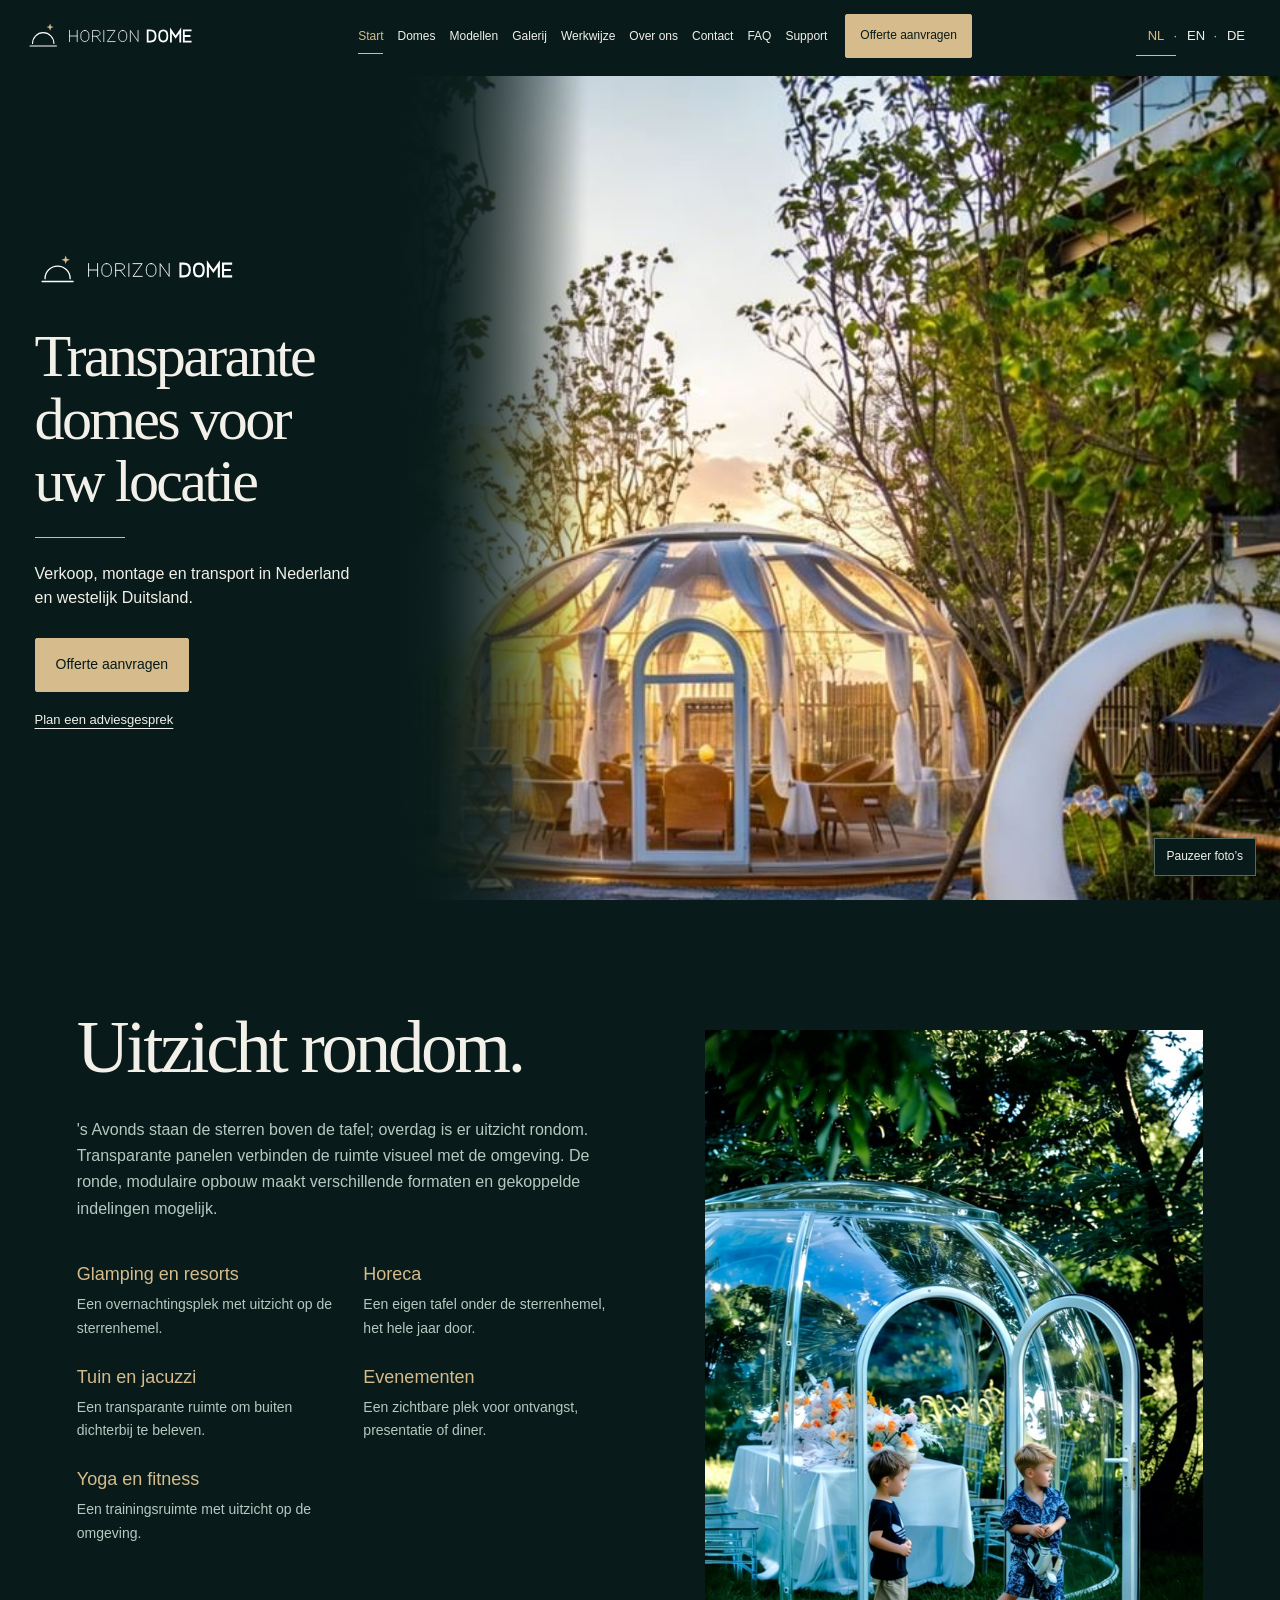
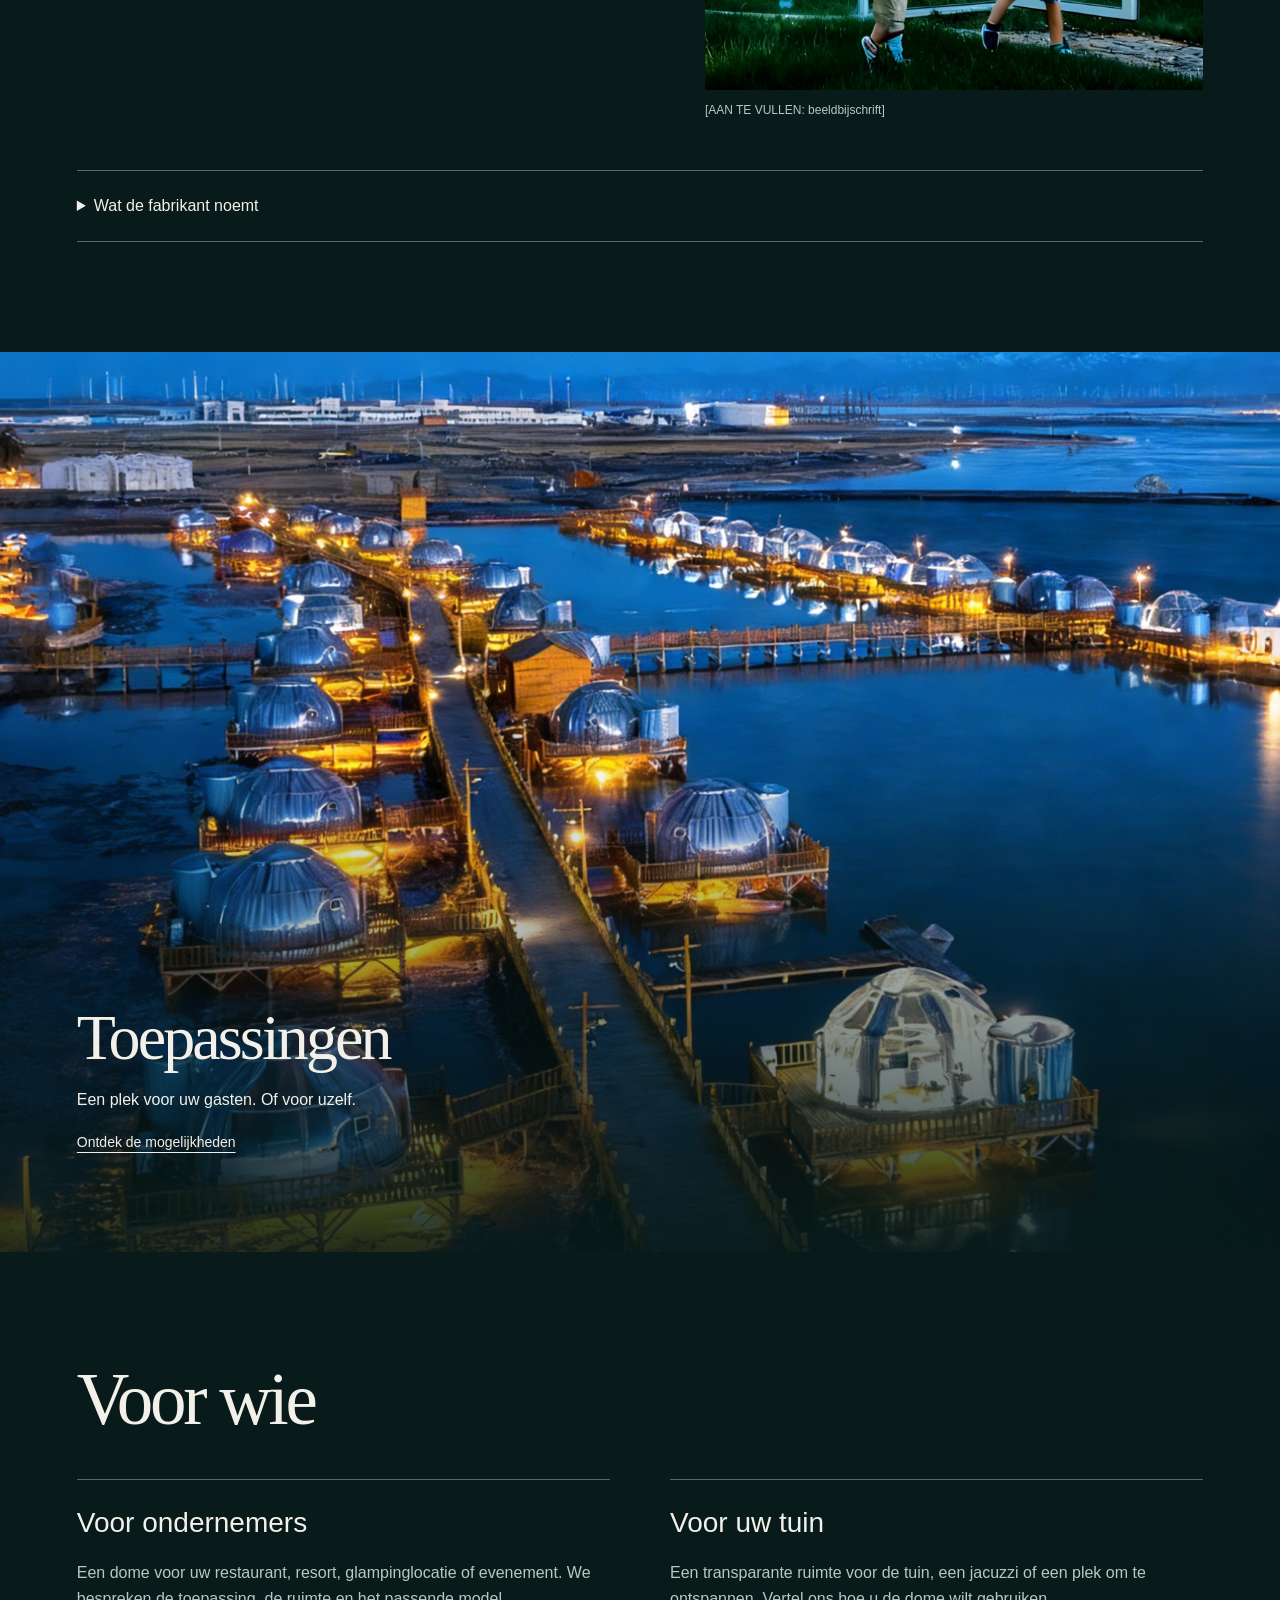
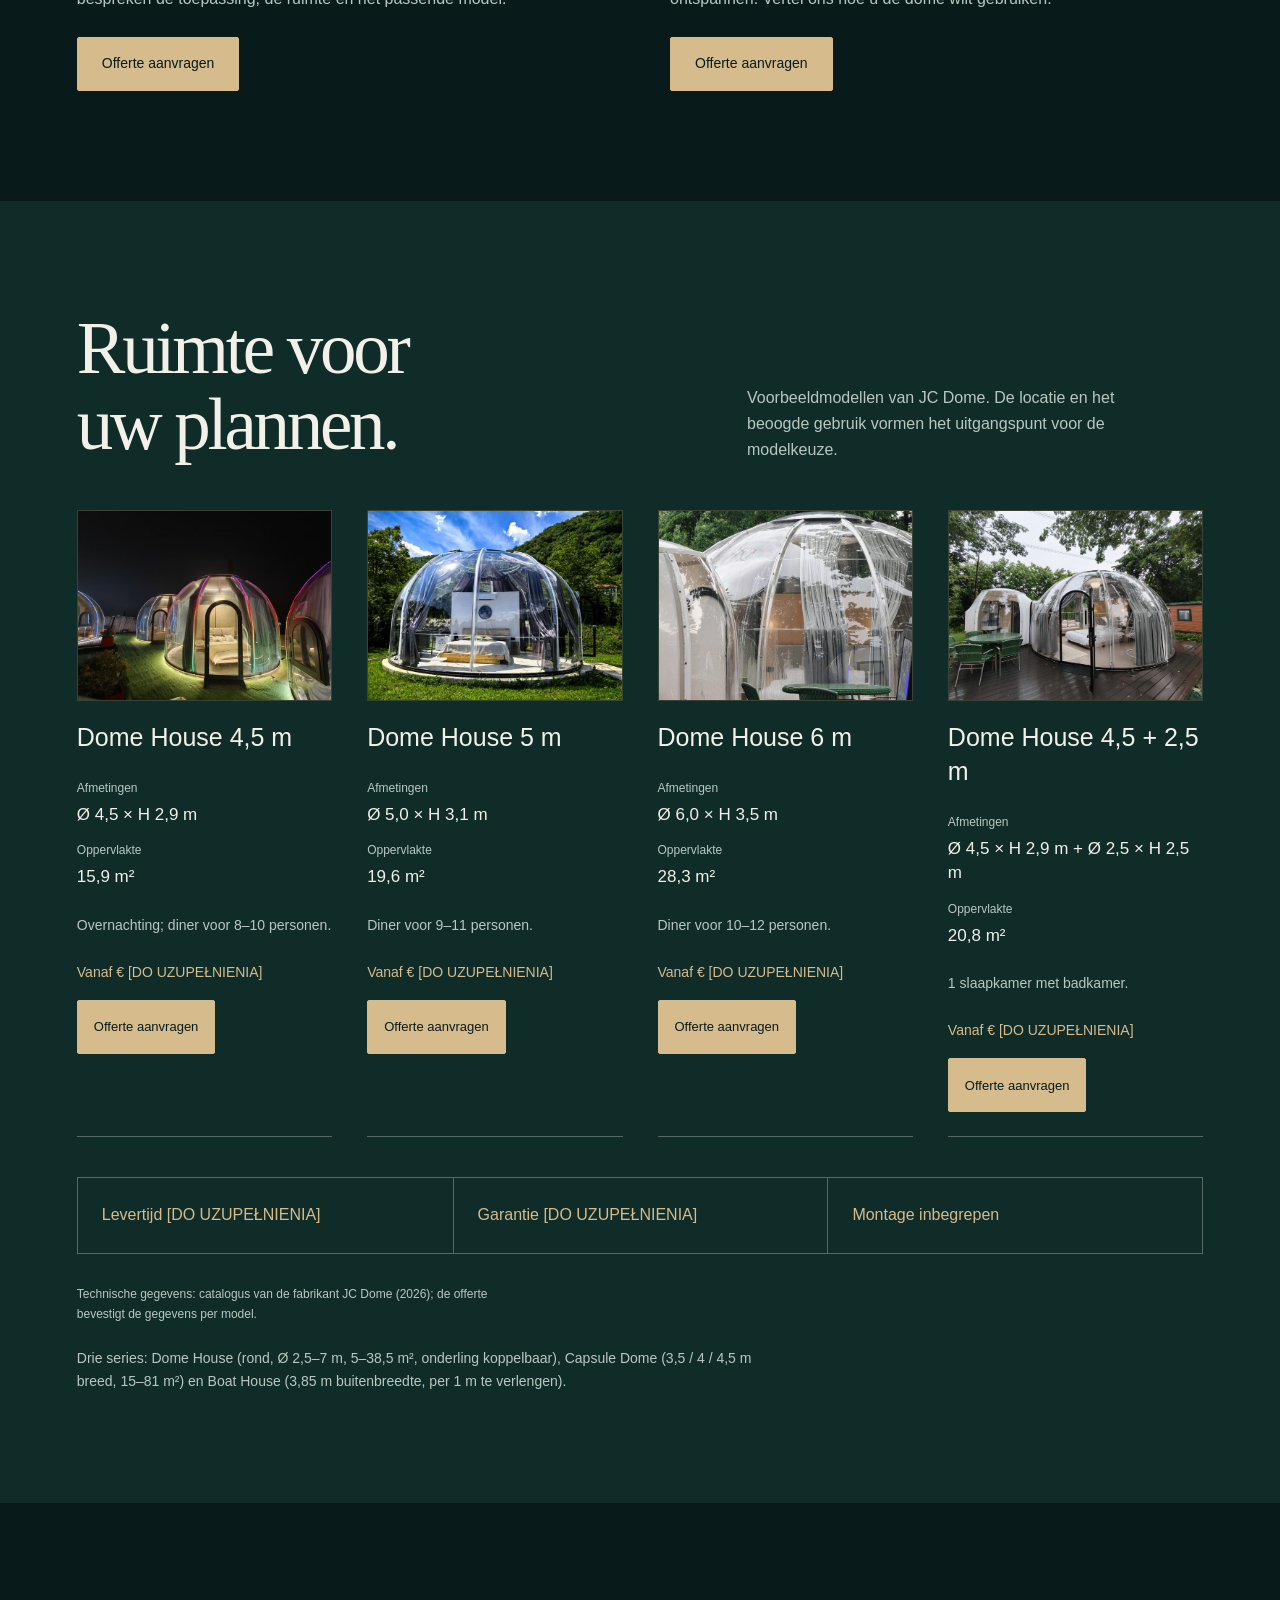
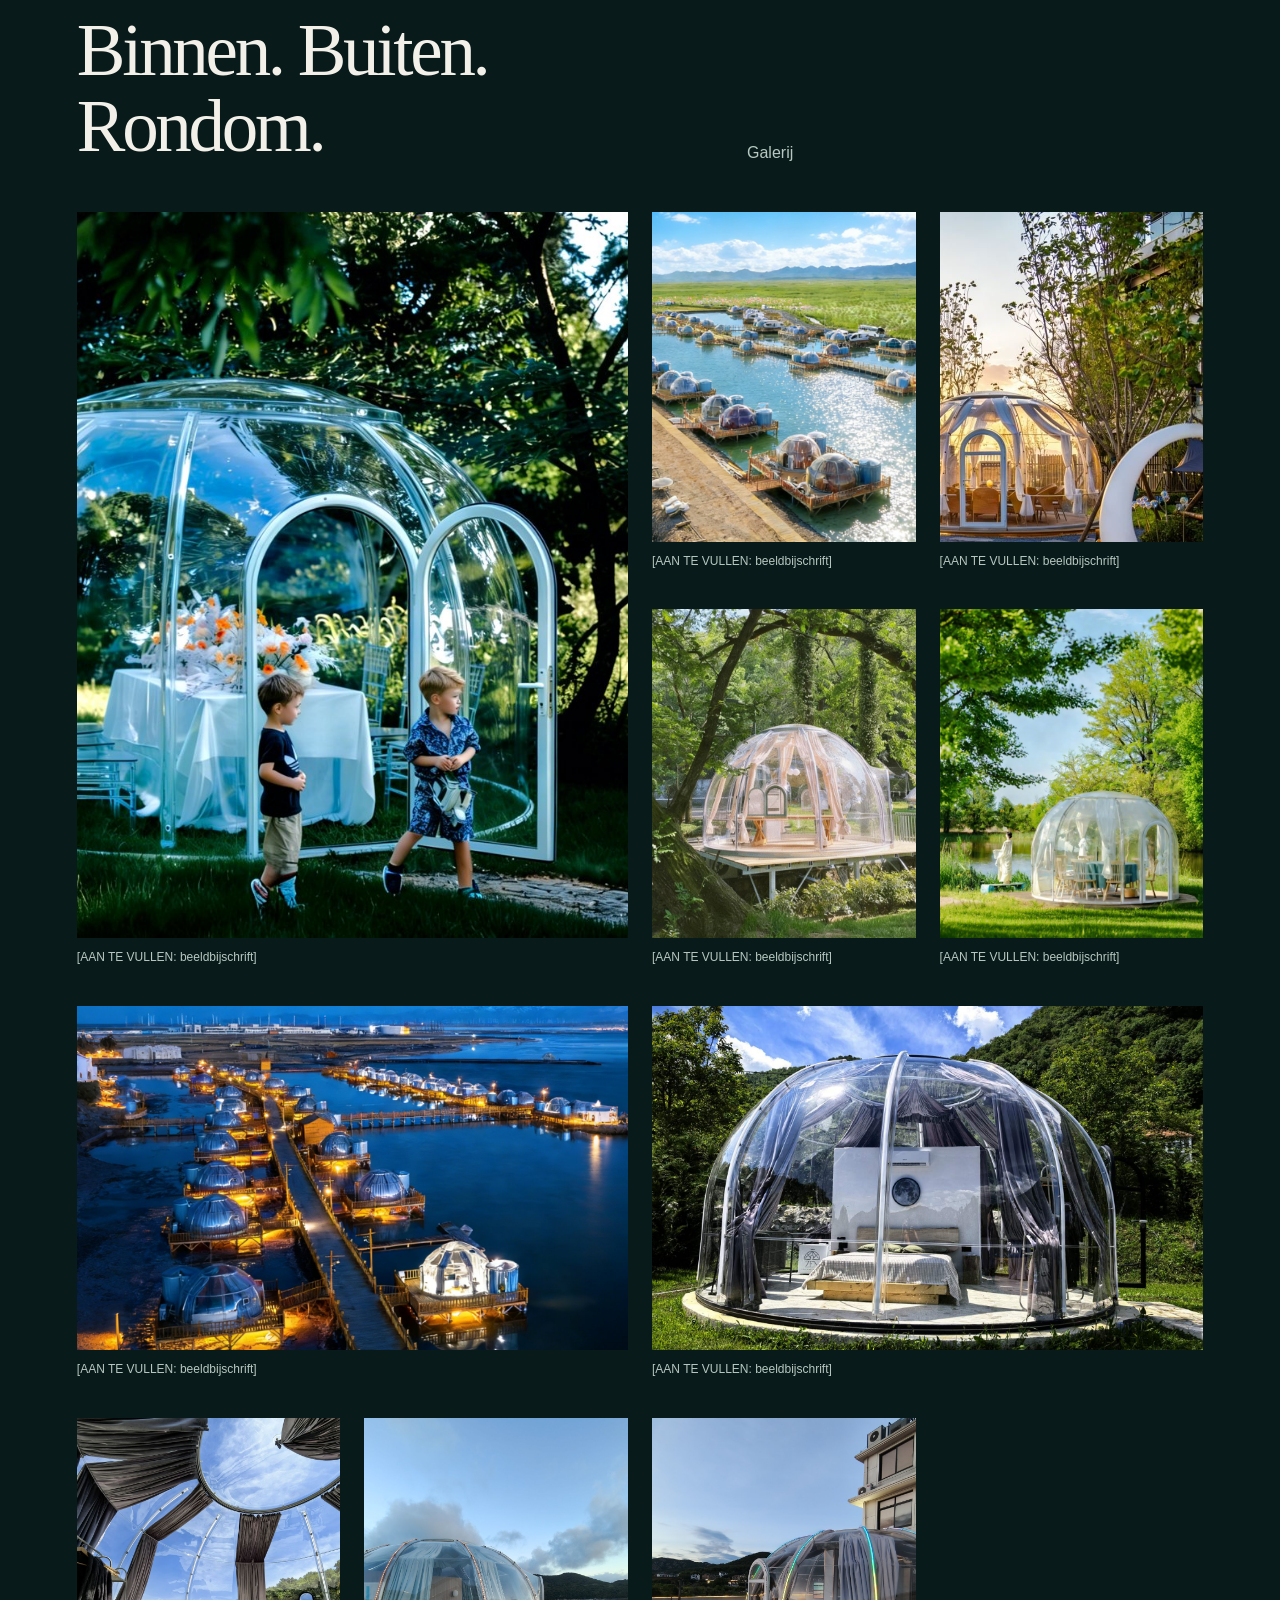
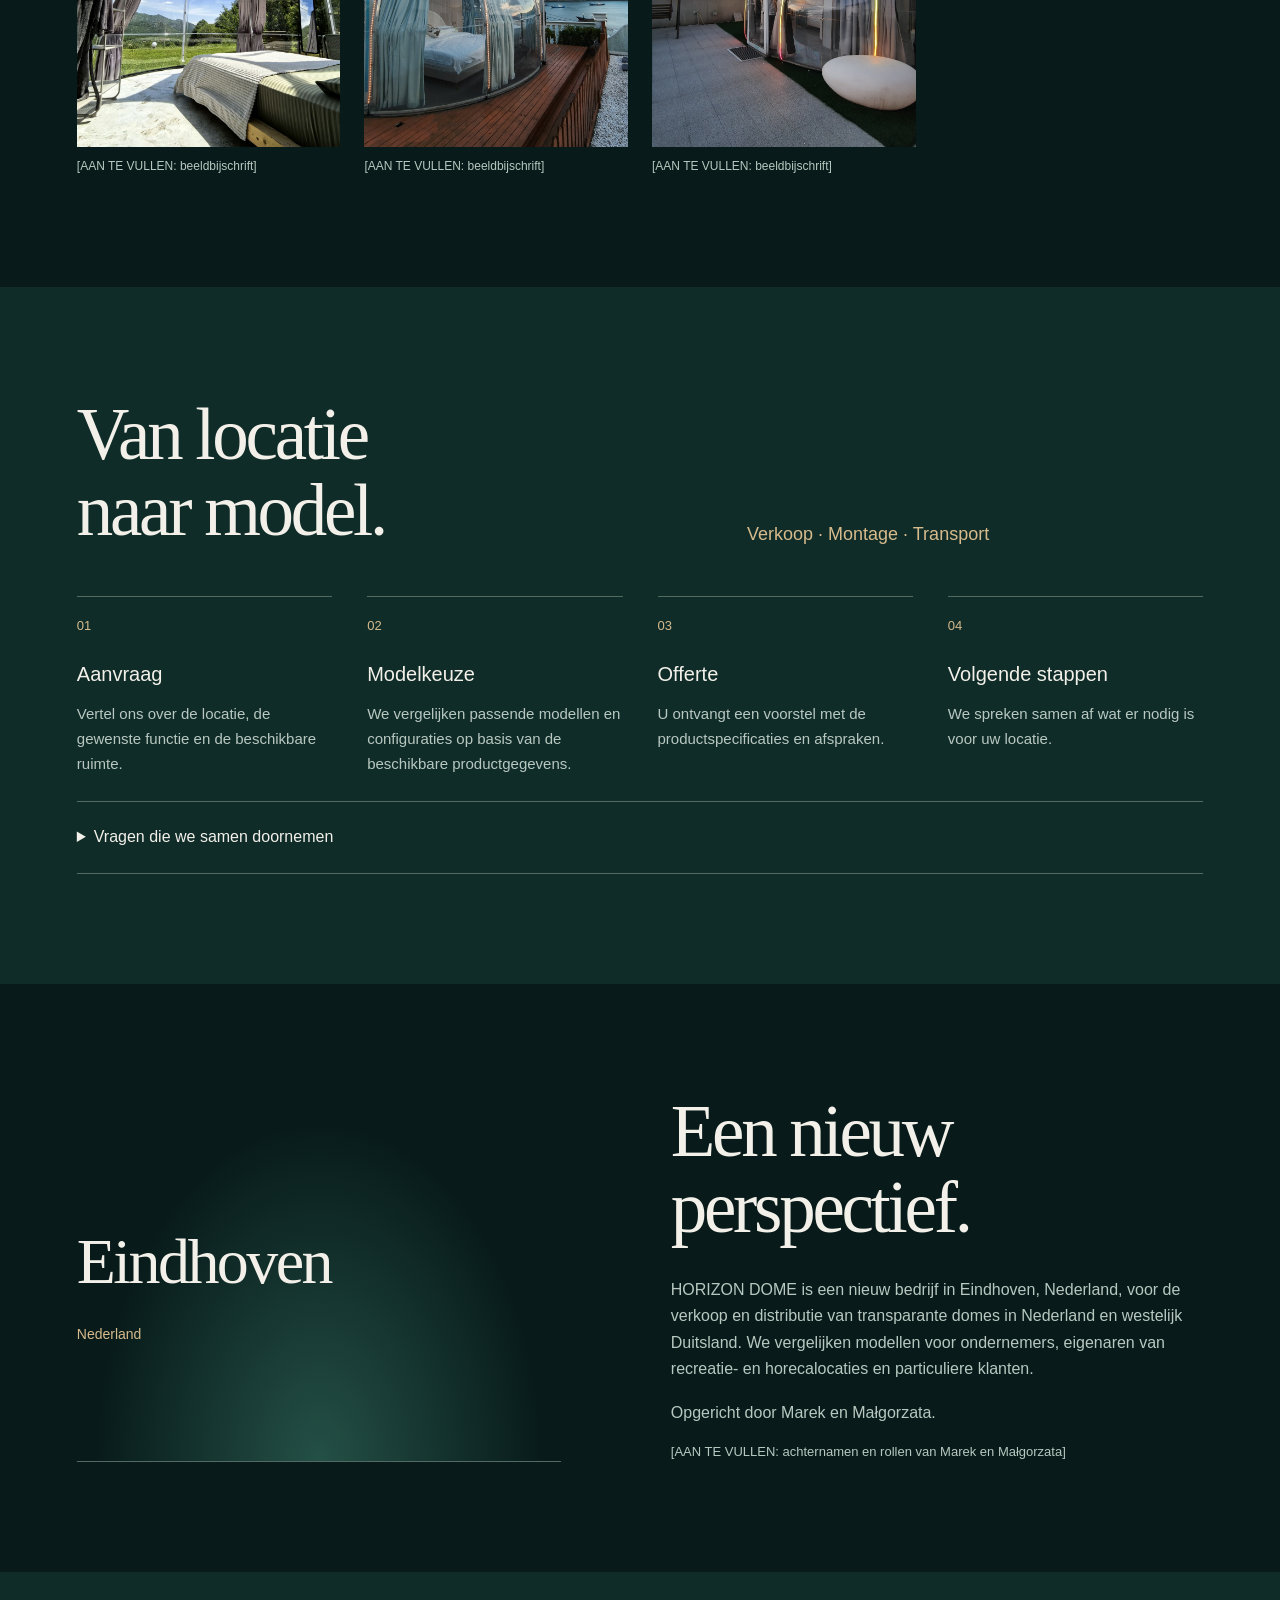
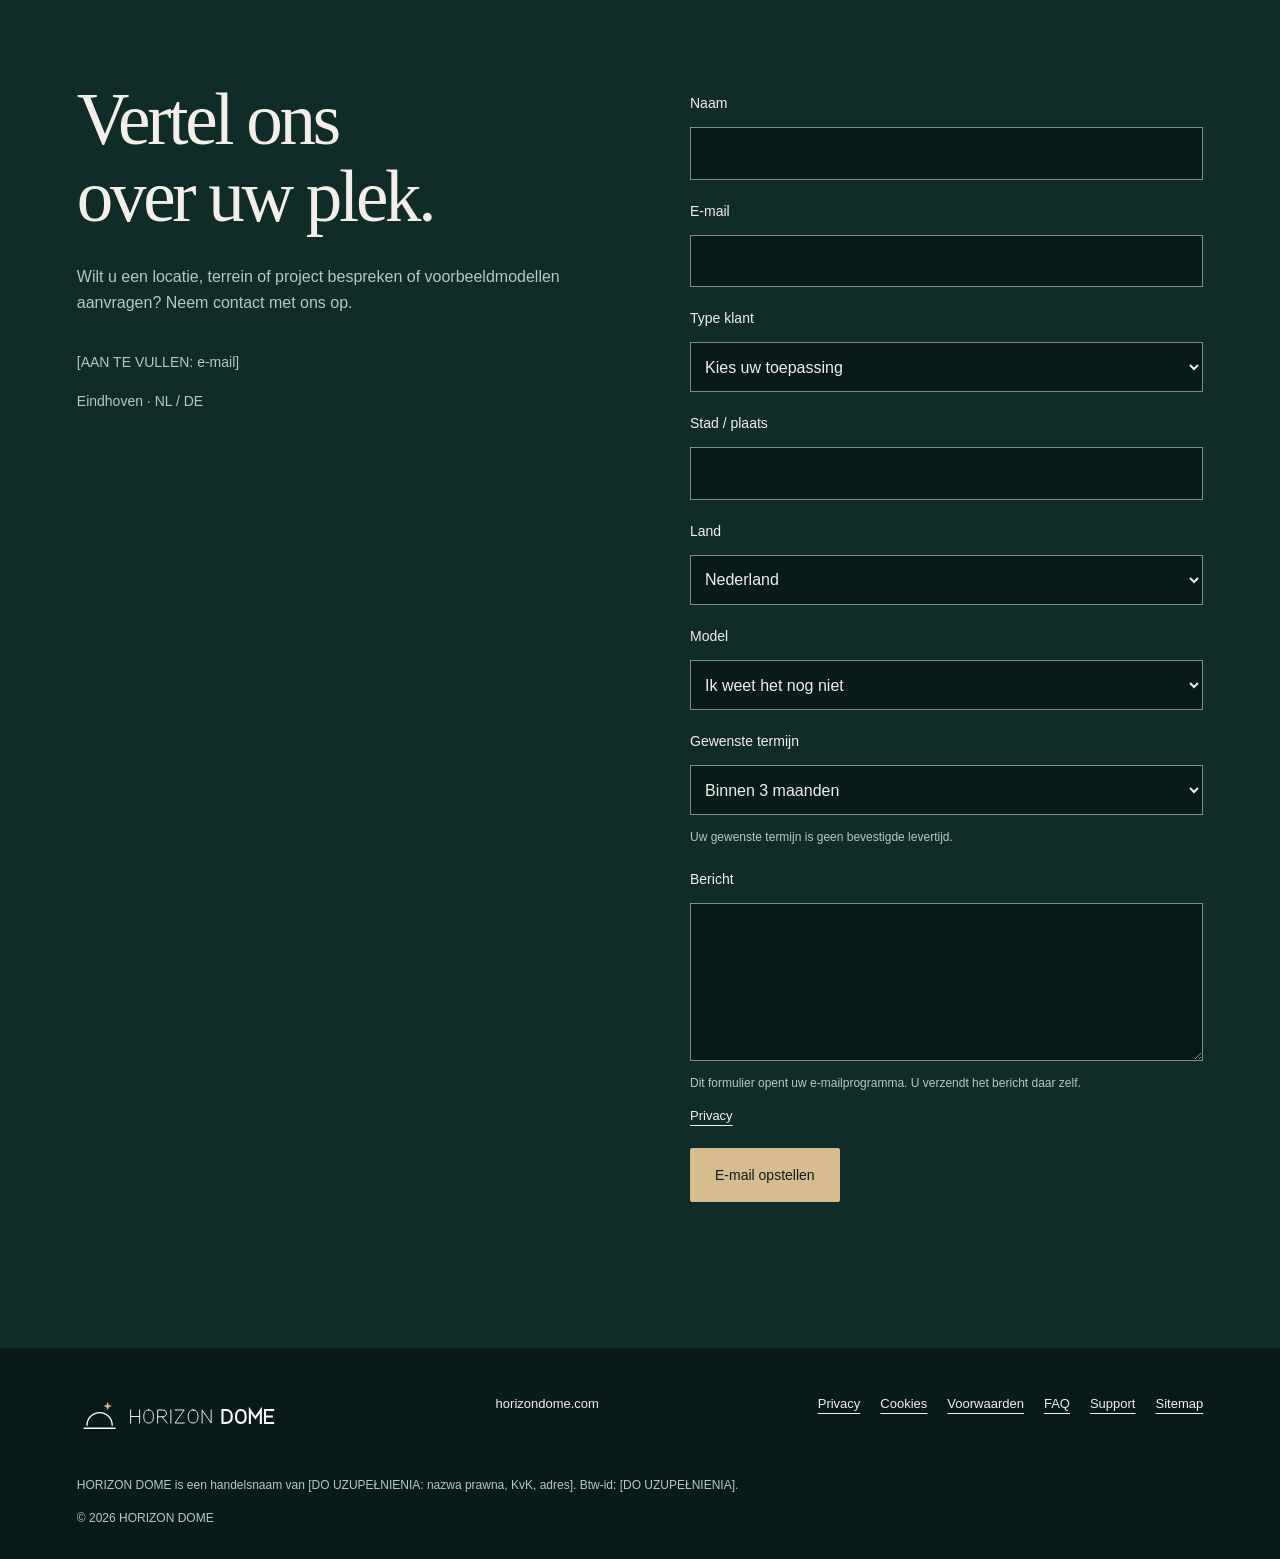
==== commit 3a4e46e8: "v5.1: przełącznik języka zawsze widoczny w nagłówku (telefon i komputer)" ====
--- a/index.html
+++ b/index.html
@@ -21,7 +21,6 @@
 <a class="brand" href="#home" aria-label="HORIZON DOME">
 <img src="media/logo.svg" alt="HORIZON DOME" width="620" height="144">
 </a>
-<button class="nav-toggle" type="button" aria-controls="site-navigation" aria-expanded="false" aria-label="Menu openen" data-aria-nl="Menu openen" data-aria-en="Open menu" data-aria-de="Menü öffnen">≡</button>
 <nav id="site-navigation" aria-label="Navigatie" data-aria-nl="Navigatie" data-aria-en="Navigation" data-aria-de="Navigation">
 <div class="nav-links">
 <a data-nl="Start" data-en="Home" href="#home" class="nav-link" data-de="Start">Start</a>
@@ -34,13 +33,16 @@
 <a href="faq.html" class="nav-link nav-page-link" data-nl="FAQ" data-en="FAQ" data-de="FAQ">FAQ</a>
 <a href="support.html" class="nav-link nav-page-link" data-nl="Support" data-en="Support" data-de="Kundenservice">Support</a>
 </div>
+<a data-nl="Offerte aanvragen" data-en="Request a quote" data-de="Angebot anfragen" href="#contact" class="button">Offerte aanvragen</a>
+</nav>
+<div class="header-controls">
 <div class="languages" role="group" aria-label="Taal / Language / Sprache">
 <button type="button" data-language="nl" aria-pressed="true" lang="nl">NL</button>
 <button type="button" data-language="en" aria-pressed="false" lang="en">EN</button>
 <button type="button" data-language="de" aria-pressed="false" lang="de">DE</button>
 </div>
-<a data-nl="Offerte aanvragen" data-en="Request a quote" data-de="Angebot anfragen" href="#contact" class="button">Offerte aanvragen</a>
-</nav>
+<button class="nav-toggle" type="button" aria-controls="site-navigation" aria-expanded="false" aria-label="Menu openen" data-aria-nl="Menu openen" data-aria-en="Open menu" data-aria-de="Menü öffnen">≡</button>
+</div>
 </header>
 <main>
 <section class="hero" id="home" aria-labelledby="hero-title">
--- a/style.css
+++ b/style.css
@@ -11,8 +11,9 @@
 .header.is-scrolled,.header.is-nav-open{background:rgba(8,27,26,.9);box-shadow:0 1px 0 rgba(215,188,141,.22);-webkit-backdrop-filter:blur(12px);backdrop-filter:blur(12px)}
 .skip-link{z-index:100}
 body.nav-open{overflow:hidden}
-.header .brand{position:relative;z-index:2}
-.header .brand img{width:129px}
+.header .brand{position:relative;z-index:2;min-width:0}
+.header .brand img{width:min(129px,calc(100vw - 228px));min-width:0}
+.header-controls{position:relative;z-index:2;display:flex;align-items:center;flex-shrink:0;gap:4px}
 .nav-toggle{position:relative;z-index:2;width:44px;height:44px;padding:0;border:1px solid var(--line);background:rgba(8,27,26,.55);font-size:25px;line-height:1}
 .header nav{position:absolute;top:100%;left:0;right:0;display:flex;align-items:stretch;flex-direction:column;gap:0;max-height:calc(100svh - 76px);padding:8px var(--space) 18px;overflow:auto;background:rgba(8,27,26,.97);box-shadow:0 1px 0 rgba(215,188,141,.22);-webkit-backdrop-filter:blur(12px);backdrop-filter:blur(12px)}
 .header.is-nav-ready nav{visibility:hidden;opacity:0;transform:translateY(-8px);pointer-events:none;transition:opacity .2s ease,transform .2s ease,visibility .2s}
@@ -20,7 +21,9 @@
 .nav-links{display:flex;flex-direction:column}
 .nav-link{display:block;padding:10px 0;border-bottom:1px solid rgba(82,106,96,.55);font-size:14px;text-decoration:none}
 .nav-link.is-active{color:var(--gold);border-bottom-color:var(--gold)}
-.languages{align-self:flex-start;margin-top:8px}
+.languages{display:flex;align-self:auto;flex-shrink:0;gap:0;margin:0}
+.languages button{position:relative;width:40px;min-width:40px;min-height:40px;padding:0}
+.languages button:not(:last-child)::after{content:"·";position:absolute;right:-1px;color:var(--muted)}
 .model-image{width:100%;aspect-ratio:4/3;margin-bottom:20px;background:var(--bg);object-fit:cover;border:1px solid rgba(215,188,141,.24)}
 .footer-top{align-items:flex-start}
 .footer .brand img{width:200px}
@@ -36,6 +39,7 @@
   .nav-links{flex-direction:row;align-items:center;gap:clamp(10px,1.15vw,20px)}
   .nav-link{padding:9px 0 7px;border-bottom:1px solid transparent;font-size:12px;white-space:nowrap}
   .languages{align-self:auto;margin-top:0}
+  .header-controls{order:3}
 }
 
 @media(max-width:420px){
@@ -51,7 +55,7 @@
 :root{--gold:#D6BB8C}
 select{font:inherit;color:var(--ink);min-width:0}
 select:focus-visible{outline:2px solid var(--gold);outline-offset:5px}
-.header{background:var(--bg);padding:10px 24px;min-height:64px}
+.header{background:var(--bg);gap:8px;padding:10px clamp(12px,4vw,24px);min-height:64px;flex-wrap:nowrap}
 .header nav>.button{margin-top:12px;align-self:flex-start}
 .hero{display:grid;grid-template-columns:minmax(0,1fr);padding:0;min-height:0;isolation:auto}
 .hero::after{content:none}
@@ -85,8 +89,7 @@
 .mobile-contact a:first-child{background:var(--gold);color:var(--bg)}.mobile-contact a+a{border-left:1px solid var(--line)}
 body:not(.legal-page){padding-bottom:calc(54px + env(safe-area-inset-bottom))}
 .back-to-top{bottom:calc(68px + env(safe-area-inset-bottom))}
-.legal-page .header nav{position:static;max-height:none;padding:0;background:none;box-shadow:none;-webkit-backdrop-filter:none;backdrop-filter:none;flex-direction:row;align-items:center;overflow:visible}
-.legal-page .languages{margin:0}.legal-page .header{position:static}.legal-main{min-width:0}
+.legal-page .header{position:fixed}.legal-main{min-width:0;padding-top:calc(clamp(36px,6vw,80px) + 64px)}
 @media(max-width:420px){.section:not(.hero),.footer{padding-right:24px}.hero-copy{padding-right:20px;padding-left:20px}.back-to-top{bottom:calc(68px + env(safe-area-inset-bottom))}}
 @media(min-width:700px){.audience-grid{grid-template-columns:1fr 1fr;gap:60px}.trust-strip{grid-template-columns:repeat(3,minmax(0,1fr))}.trust-strip p+p{border-top:0;border-left:1px solid var(--line)}}
 @media(min-width:1024px){
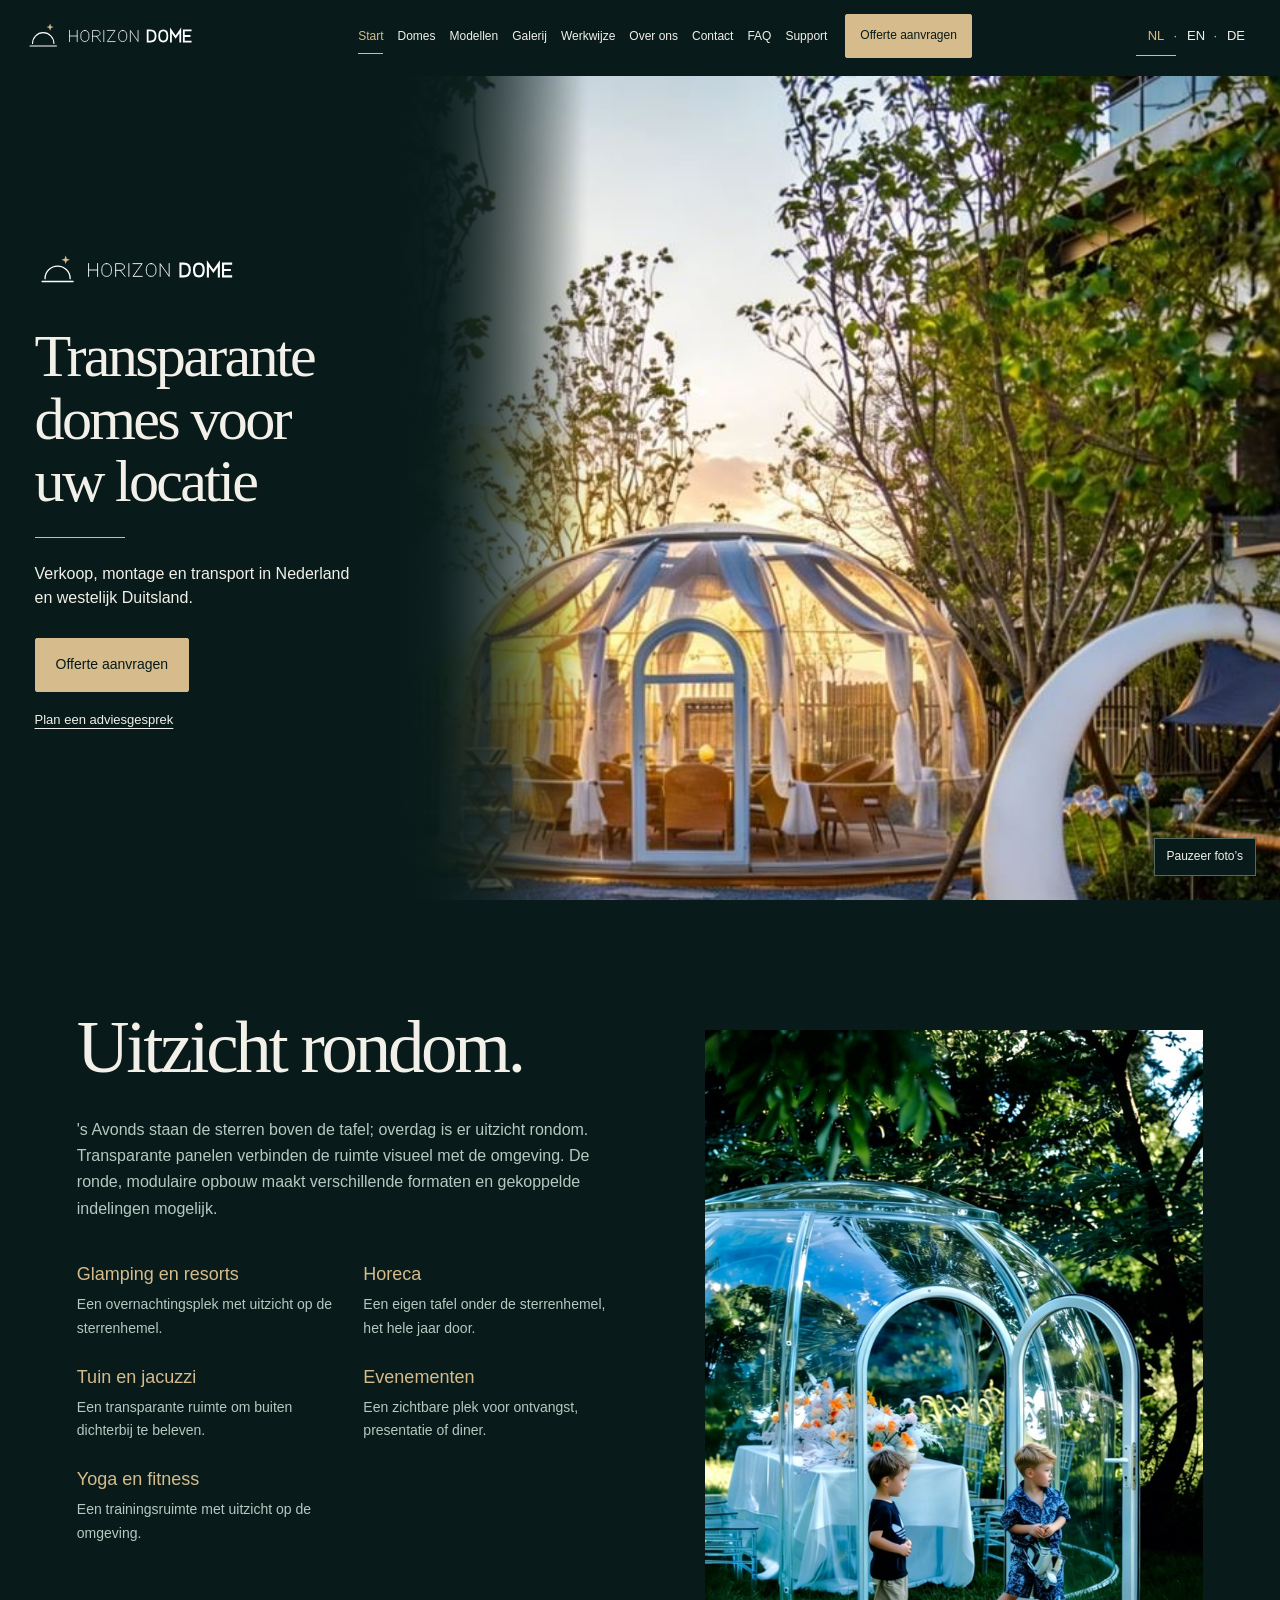
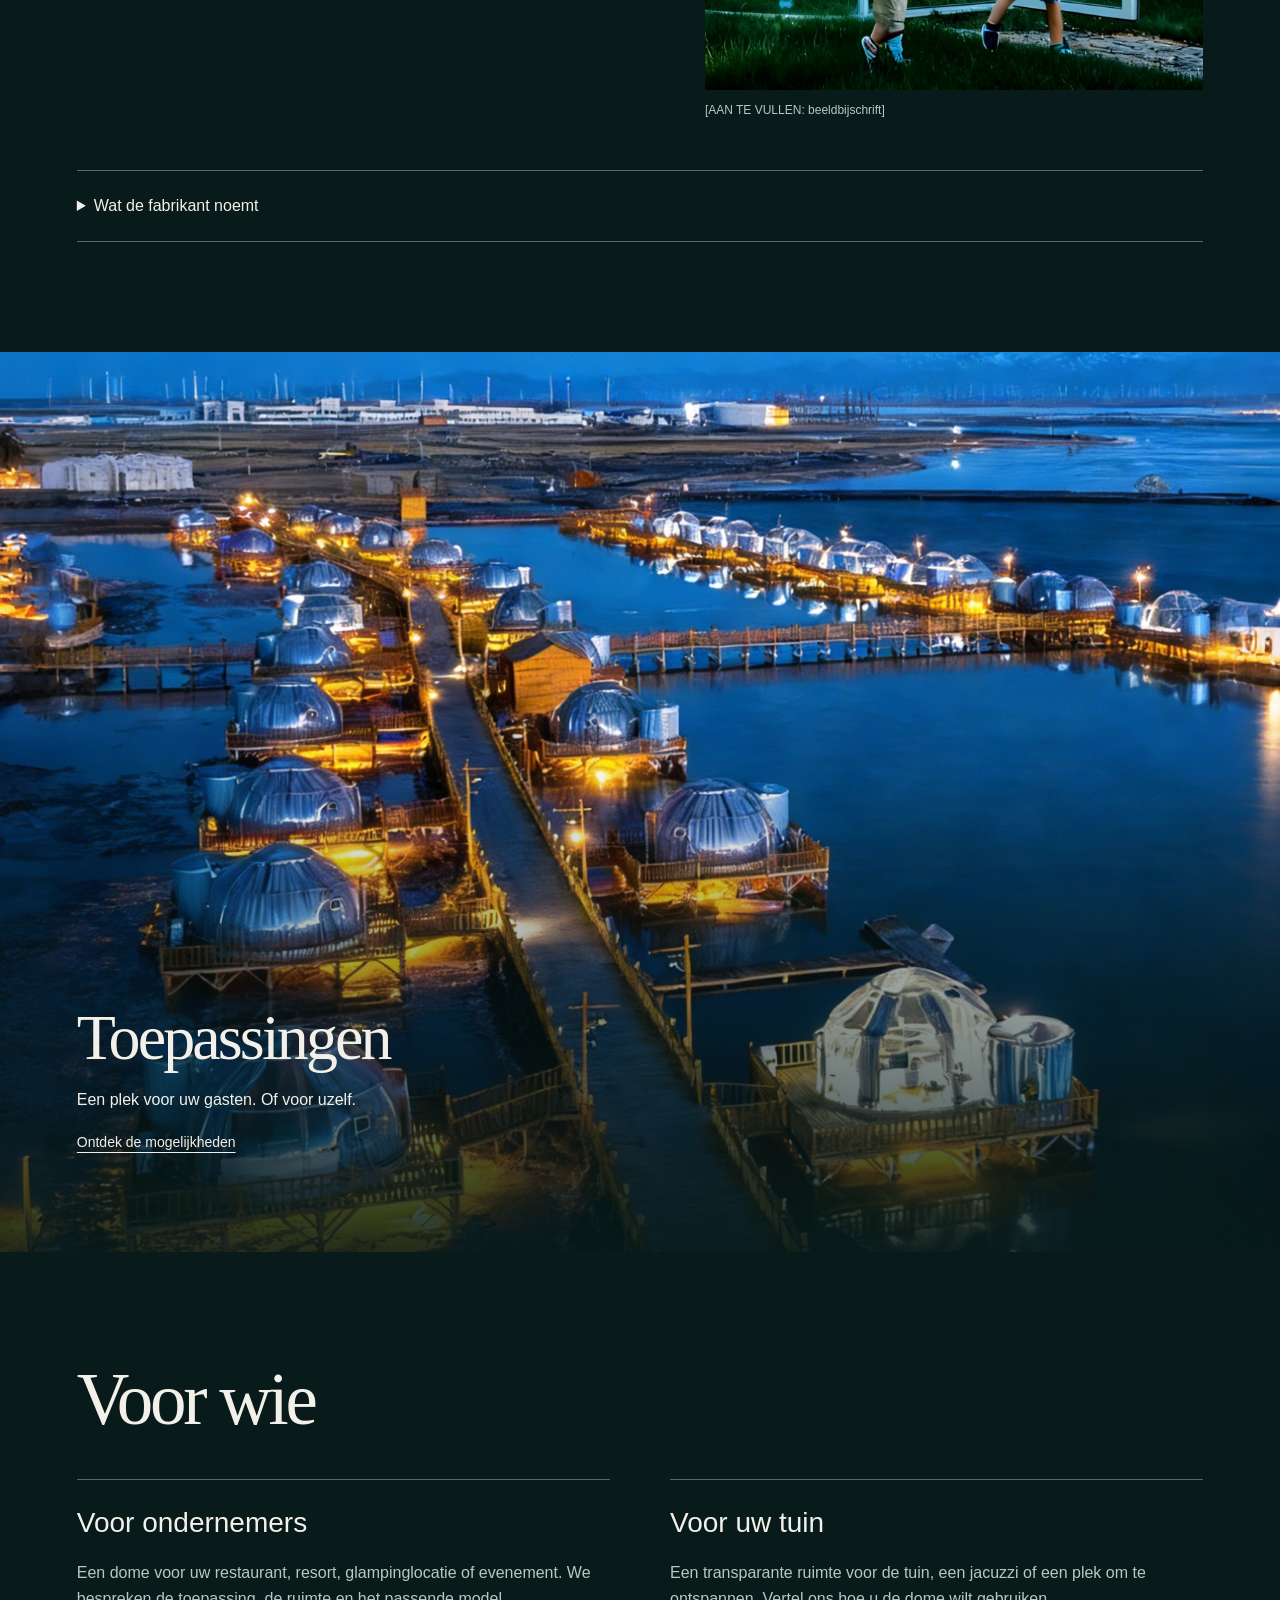
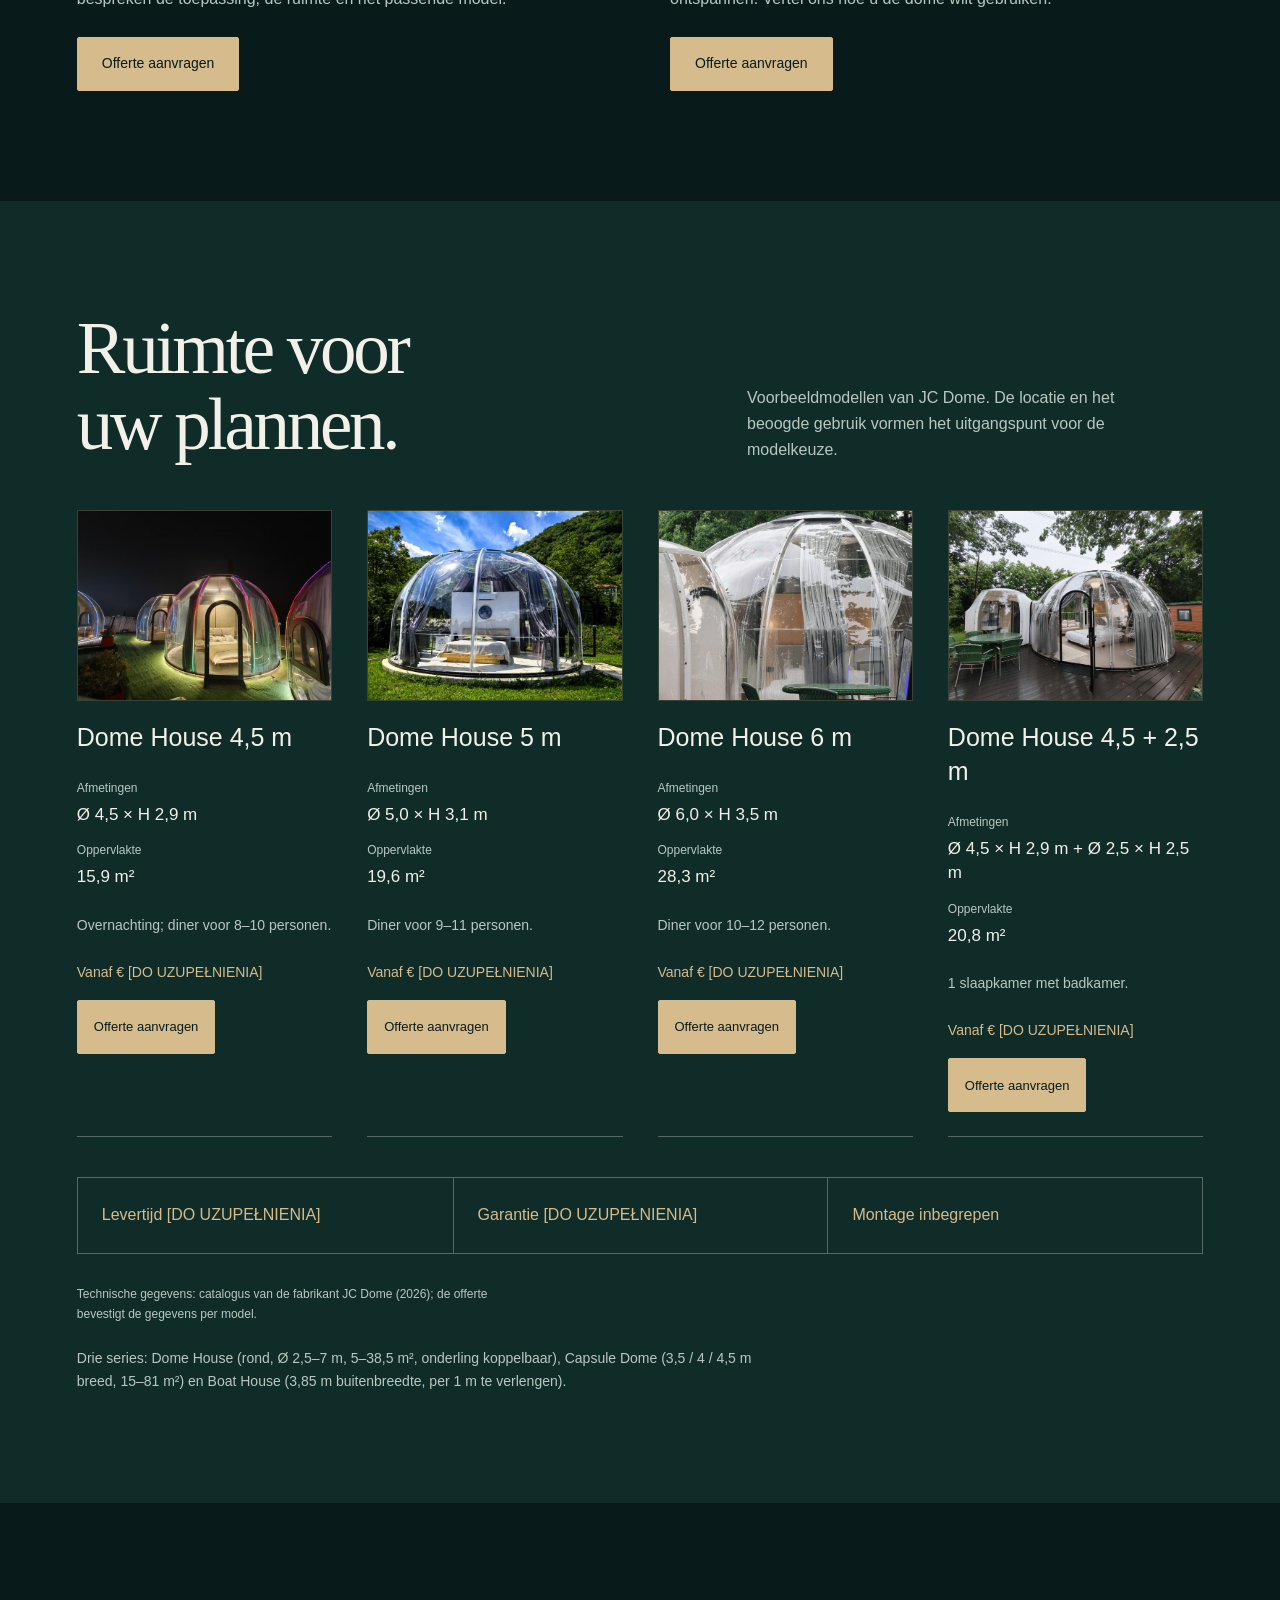
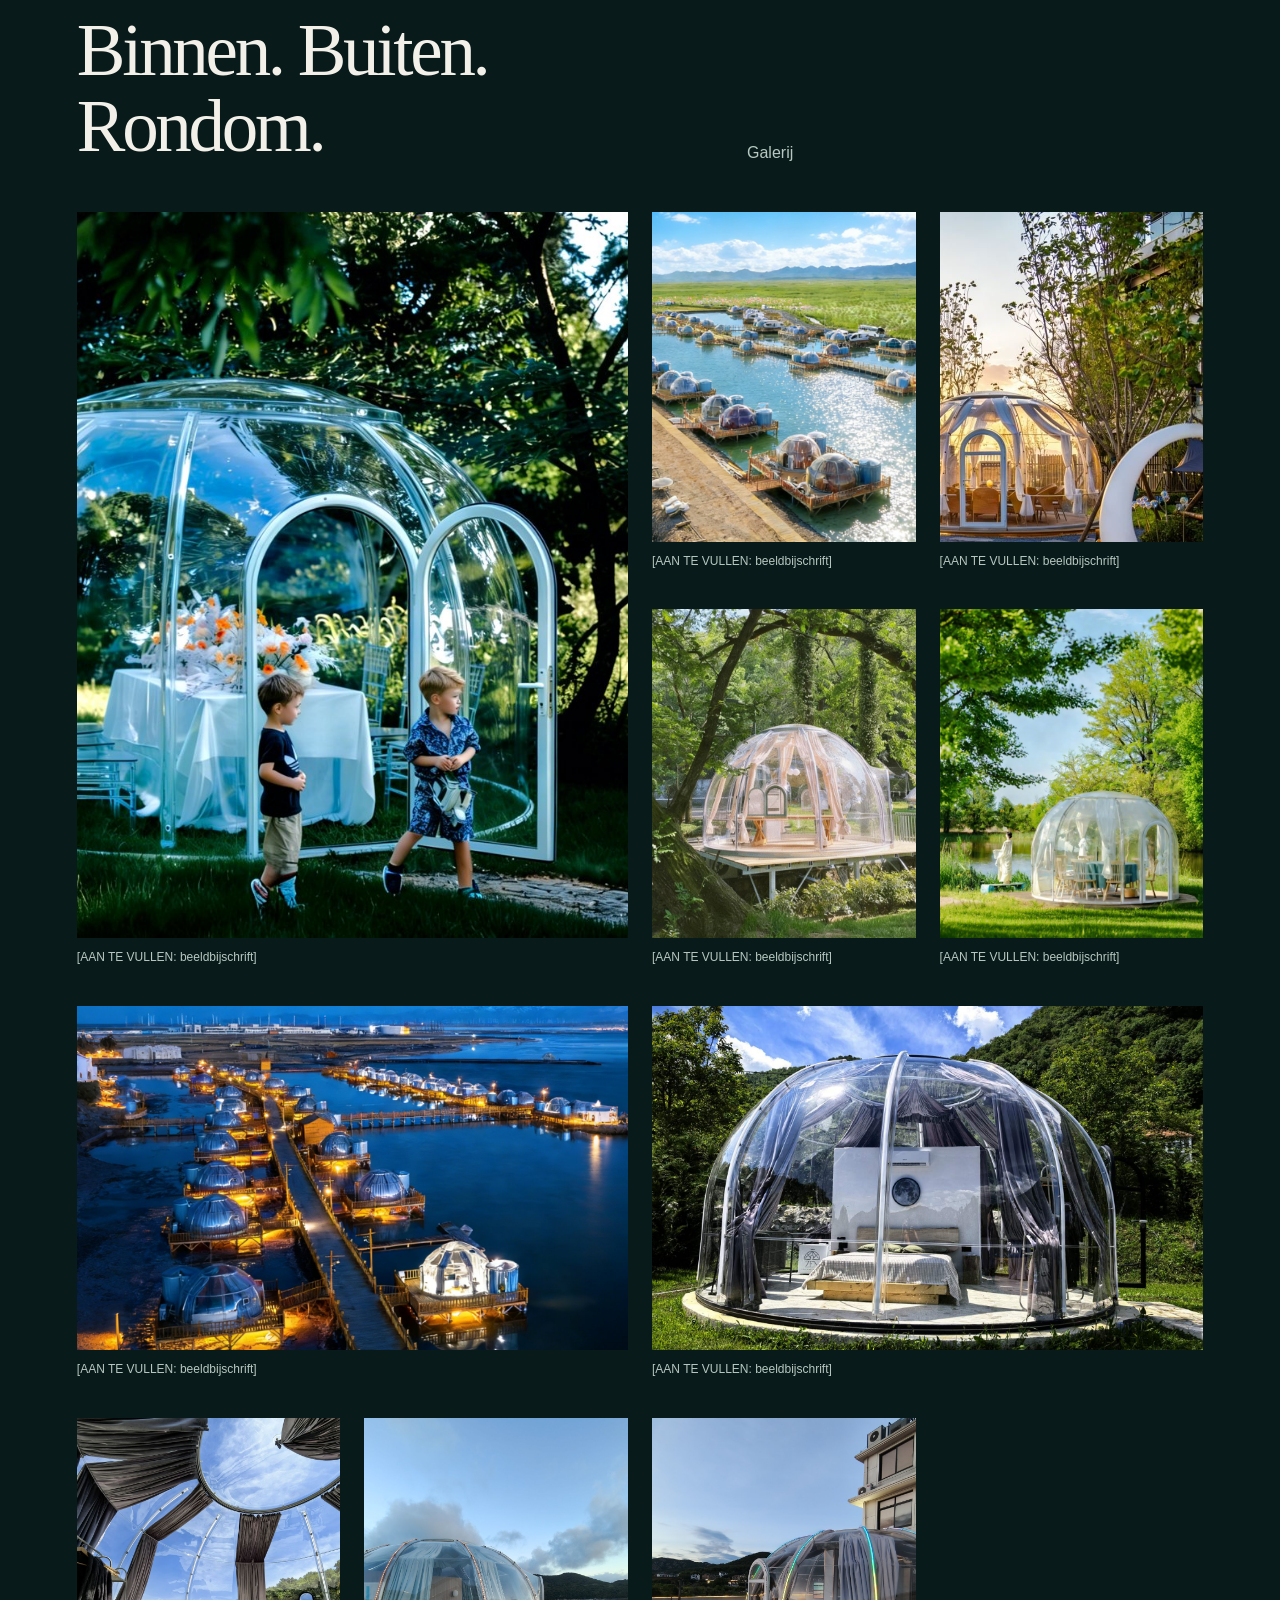
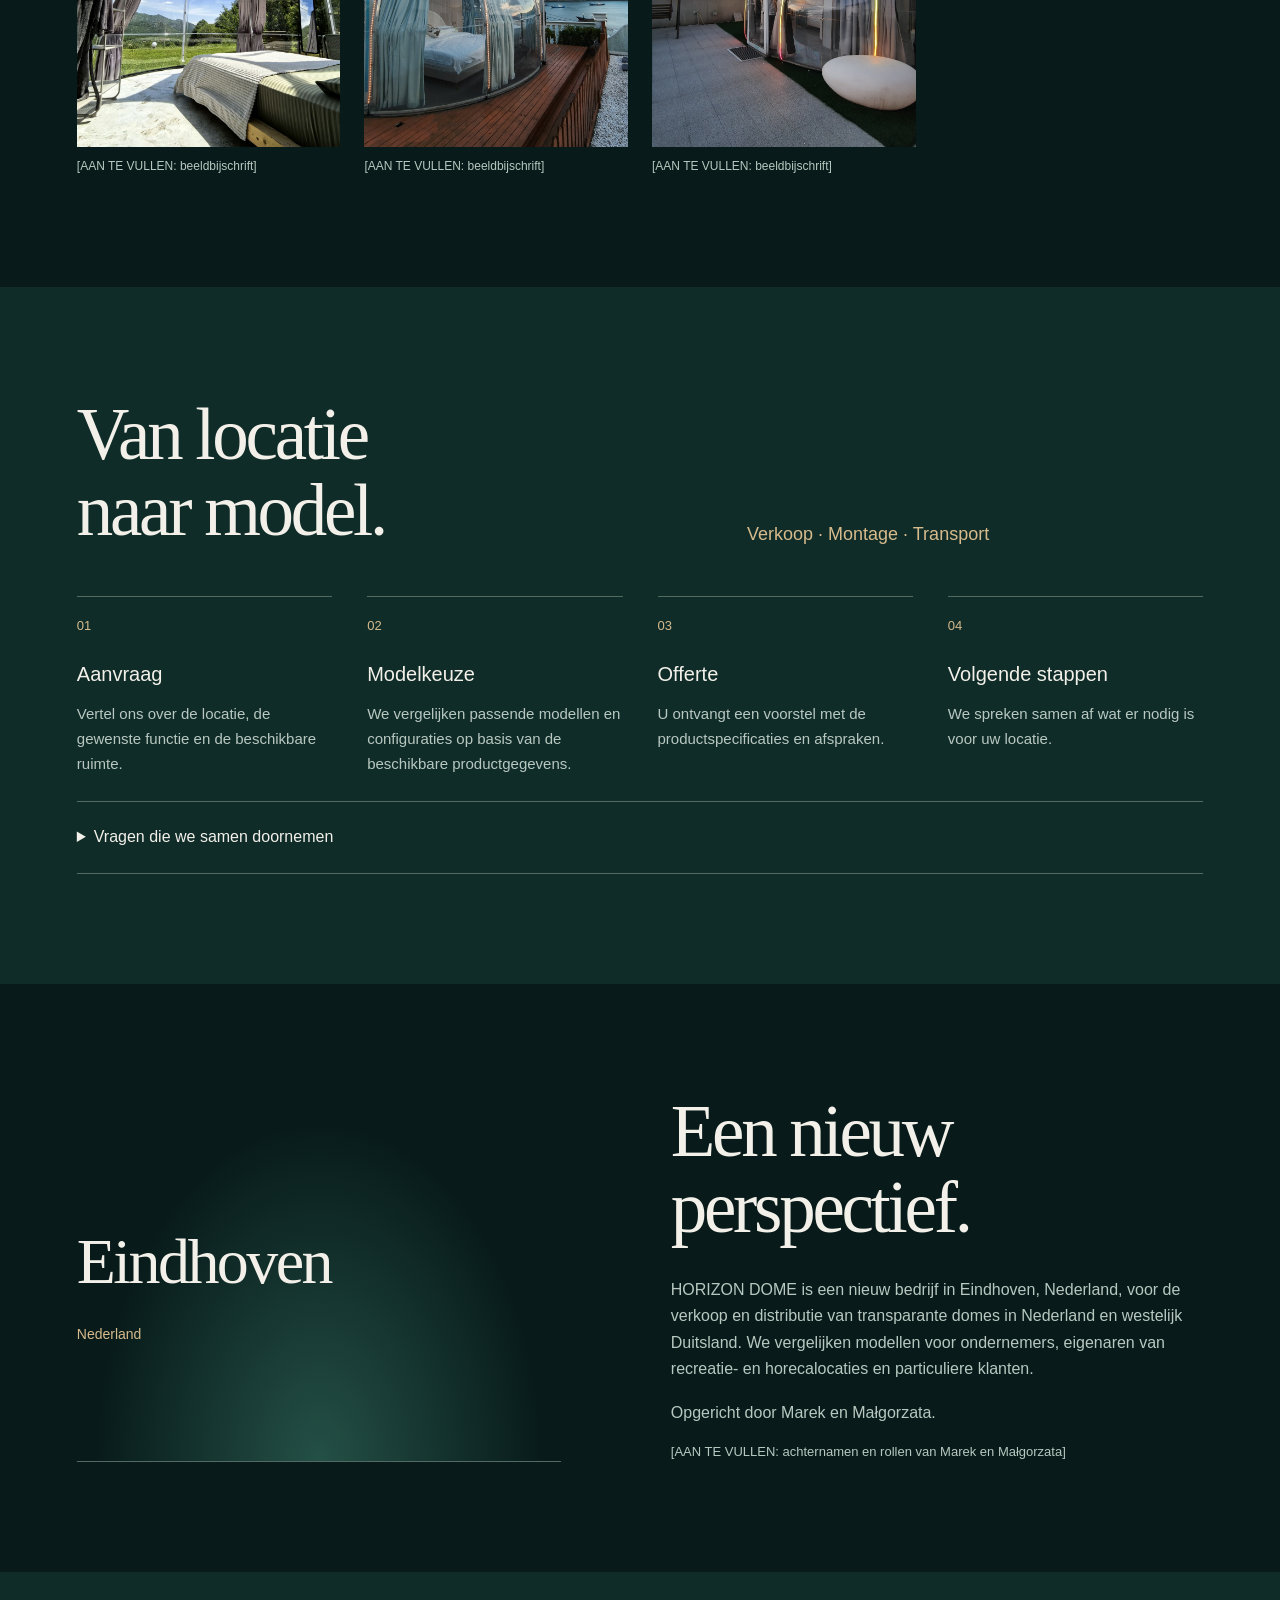
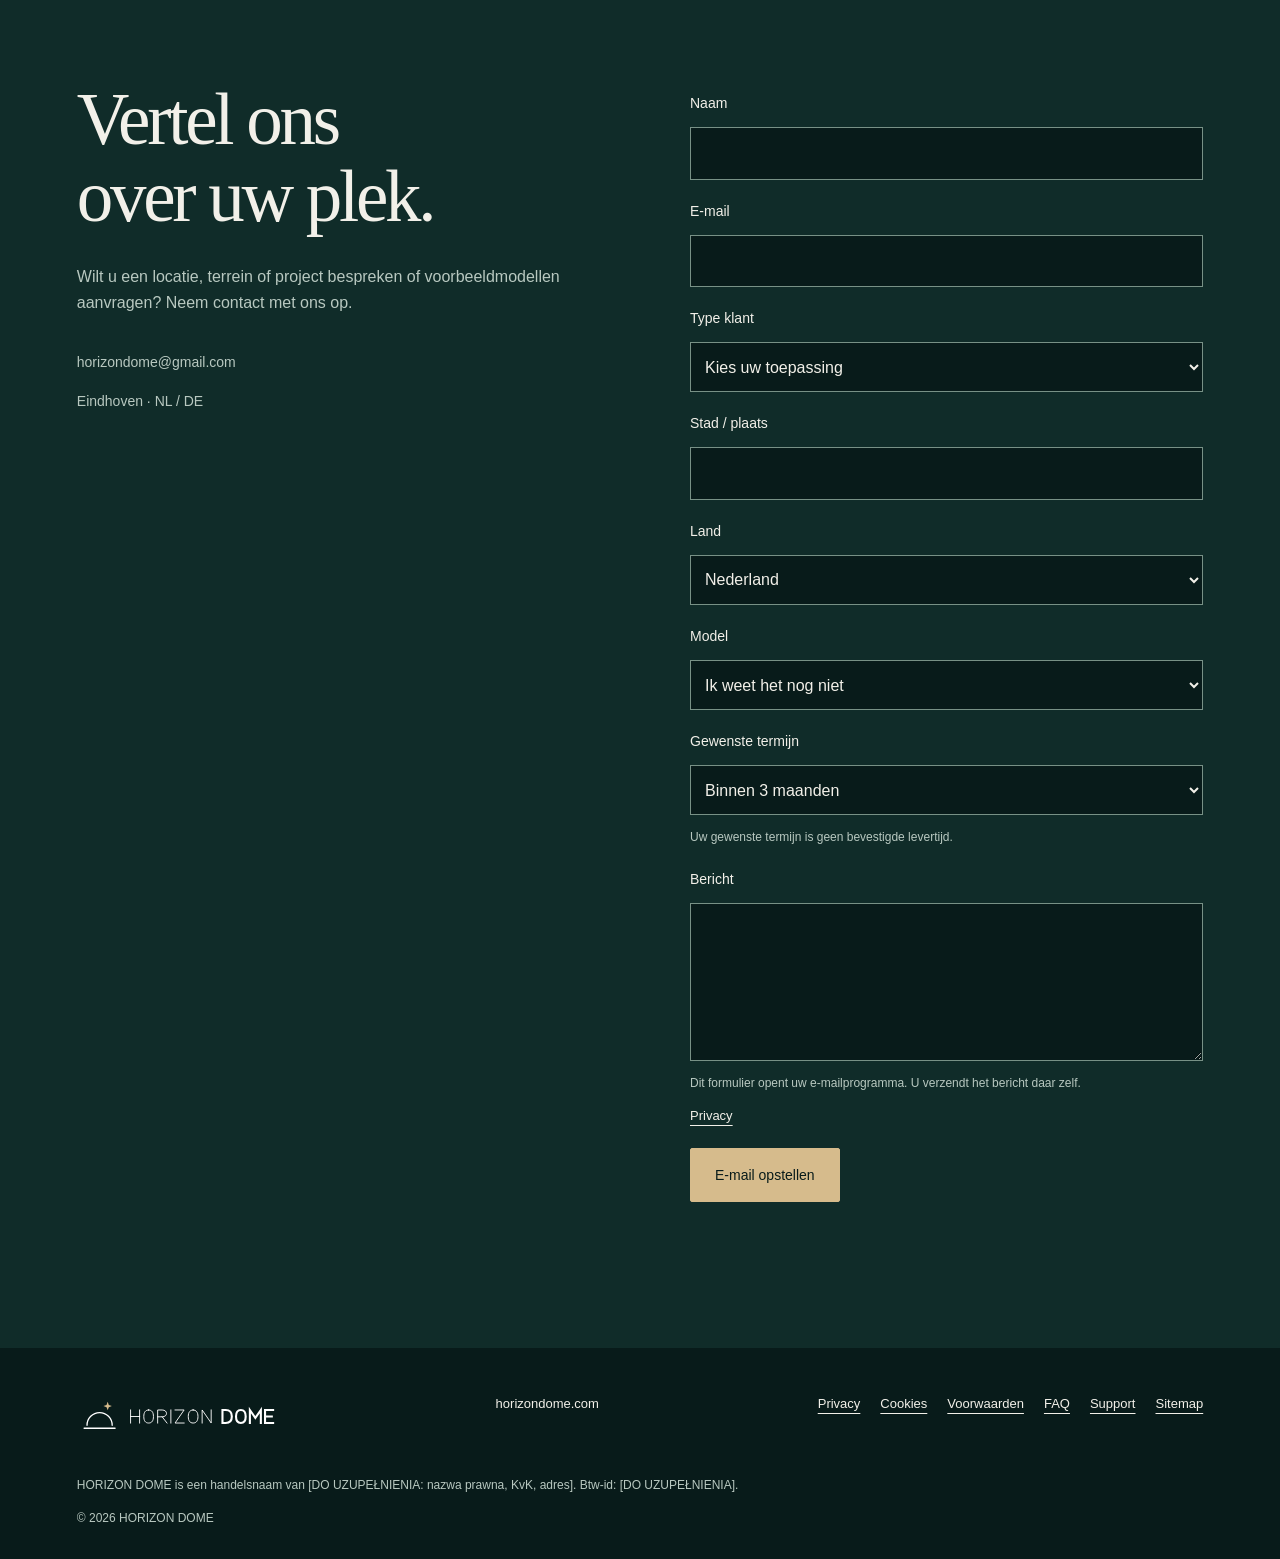
==== commit 99bce944: "v5.2: adres kontaktowy horizondome@gmail.com w formularzu i stopce" ====
--- a/index.html
+++ b/index.html
@@ -292,7 +292,7 @@
 <p>Eindhoven · NL / DE</p>
 </div>
 </div>
-<form id="contact-form" class="reveal" action="#contact" method="post" enctype="text/plain" data-email="[DO UZUPEŁNIENIA: e-mail]">
+<form id="contact-form" class="reveal" action="#contact" method="post" enctype="text/plain" data-email="horizondome@gmail.com">
 <label for="name">
 <span data-nl="Naam" data-en="Name"  data-de="Name">Naam</span>
 </label>
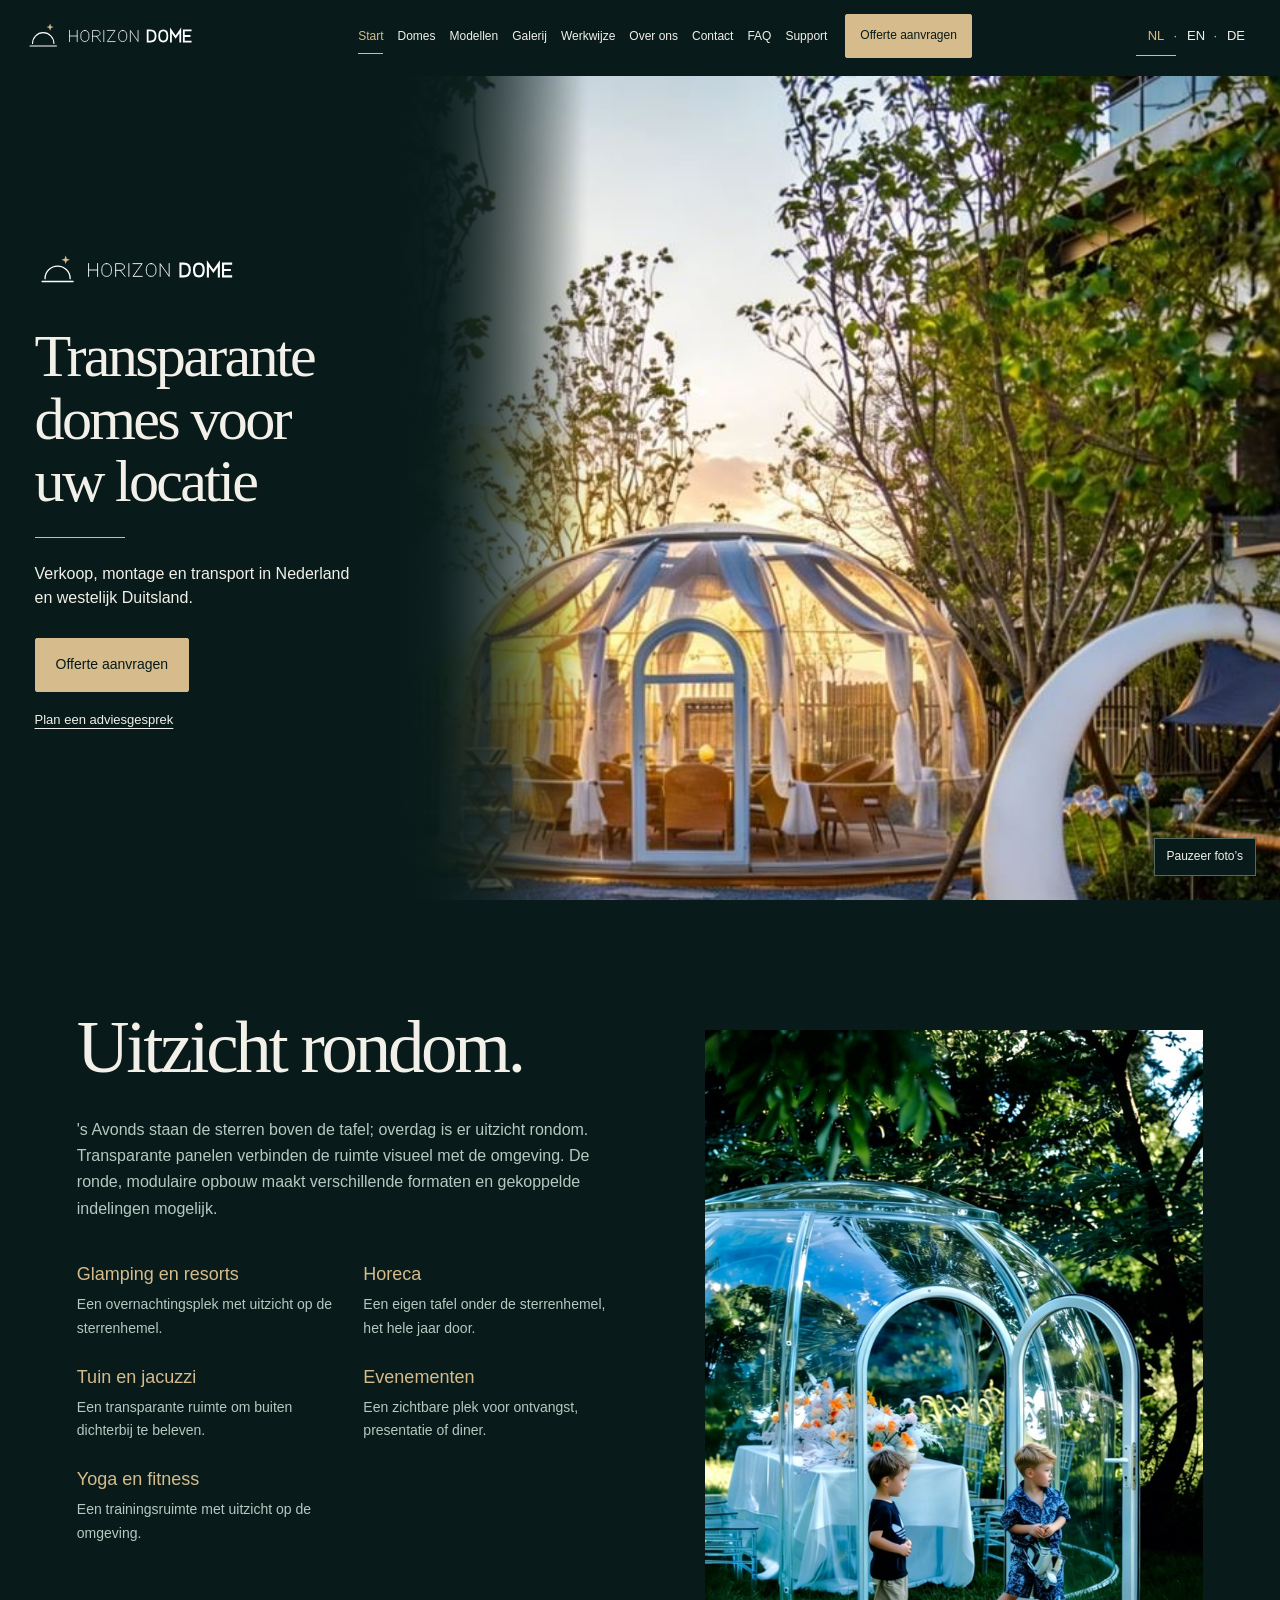
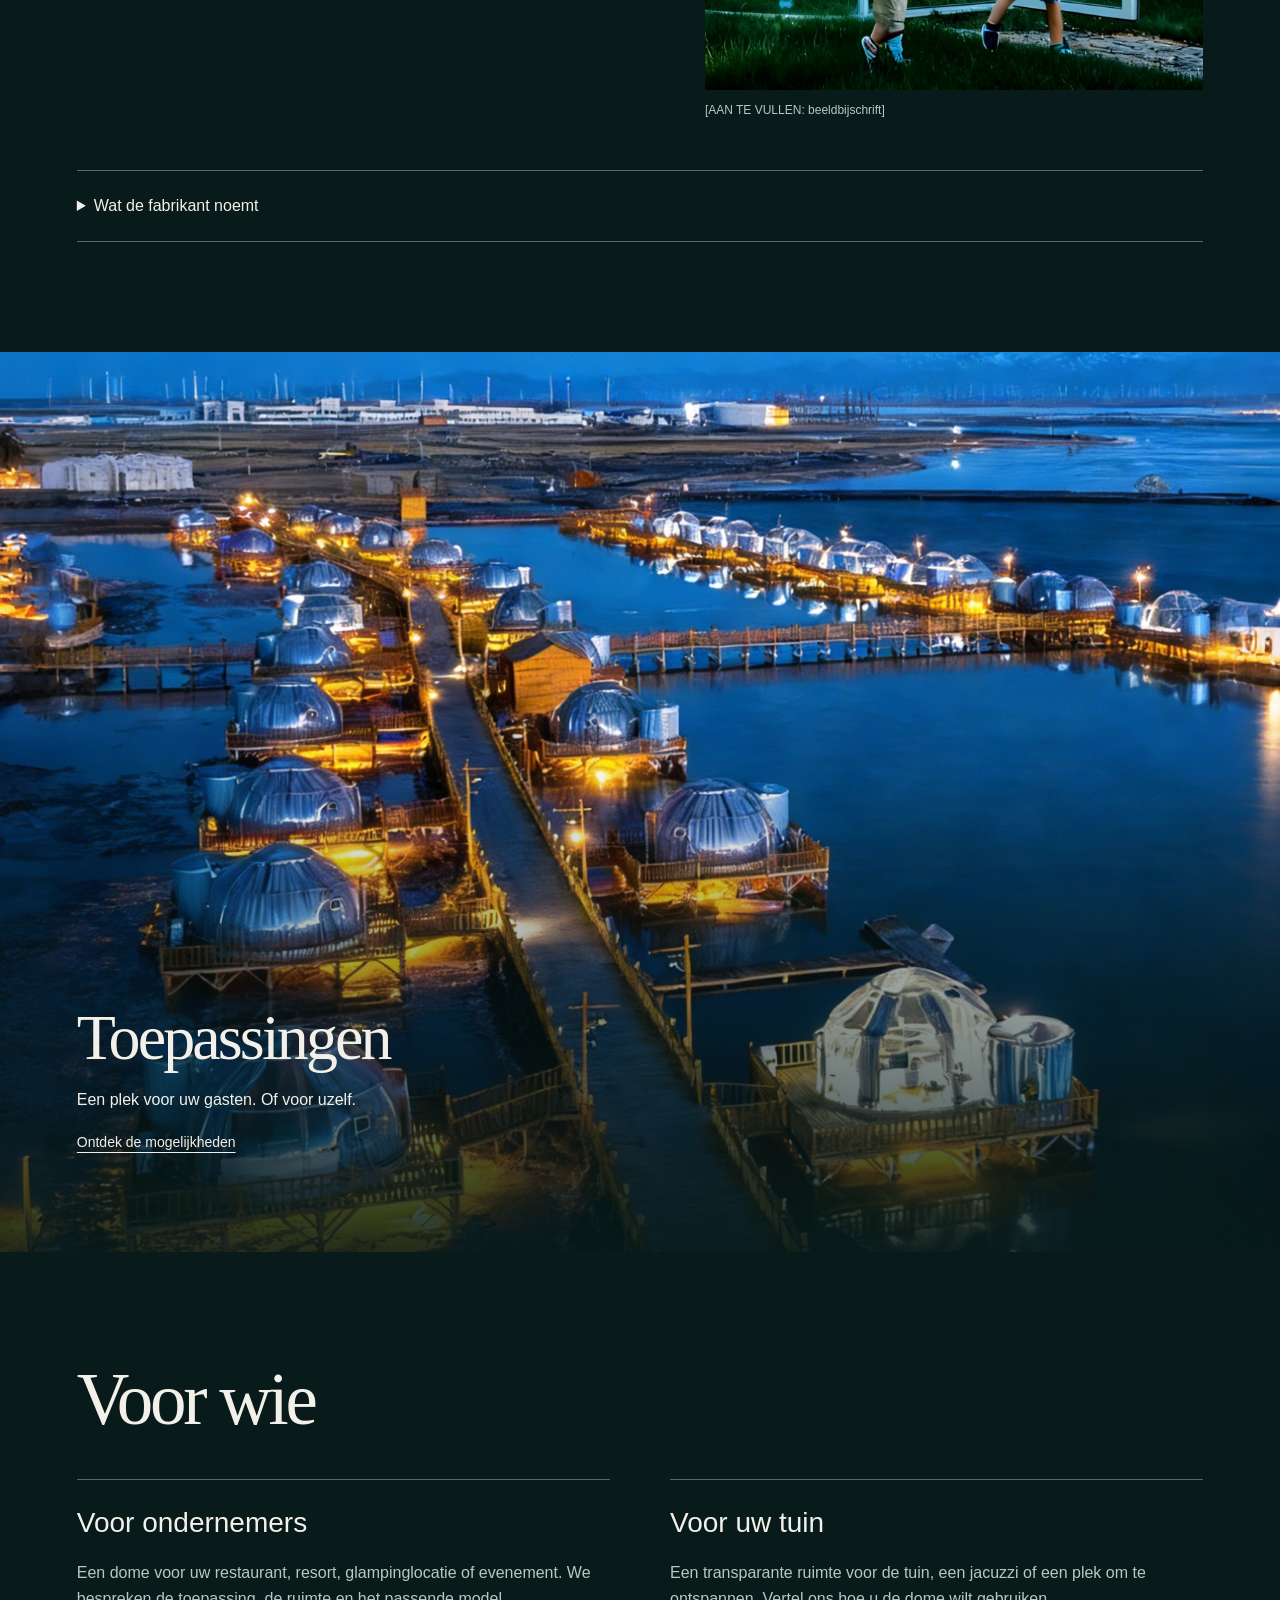
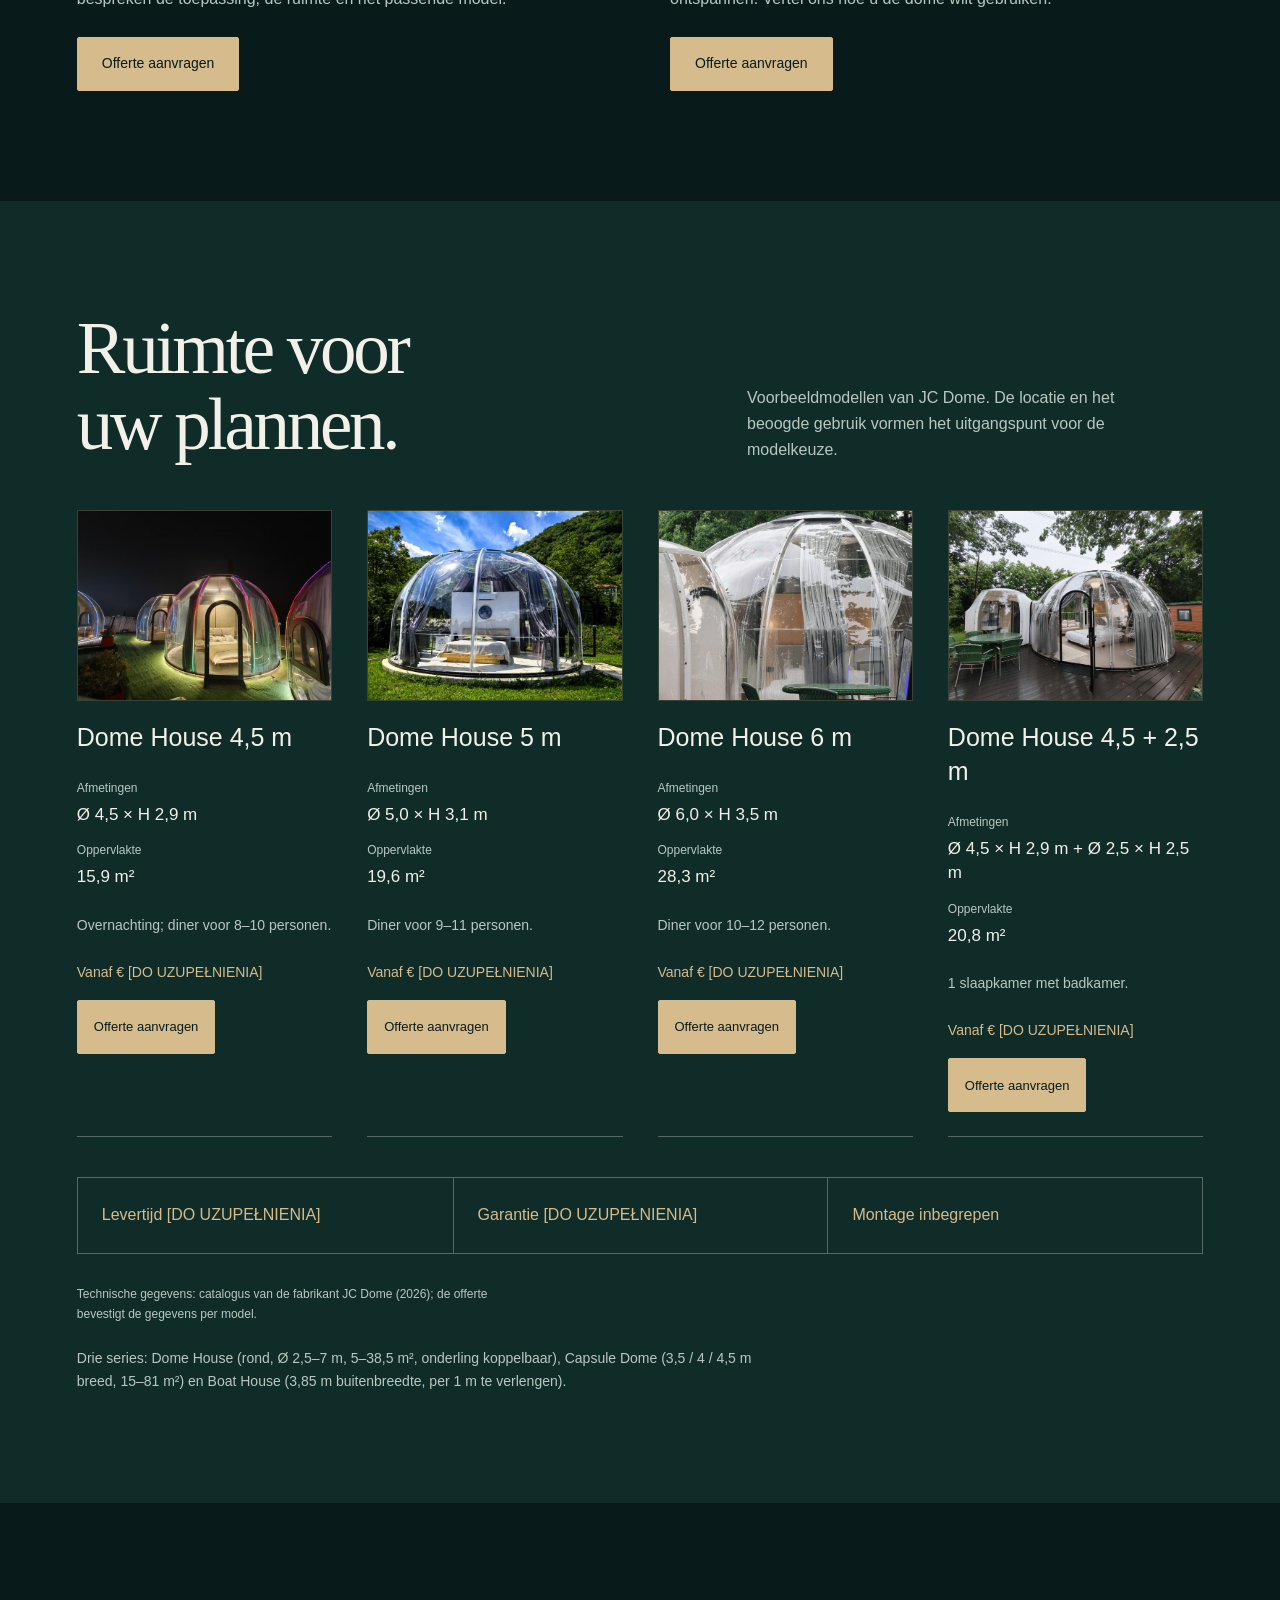
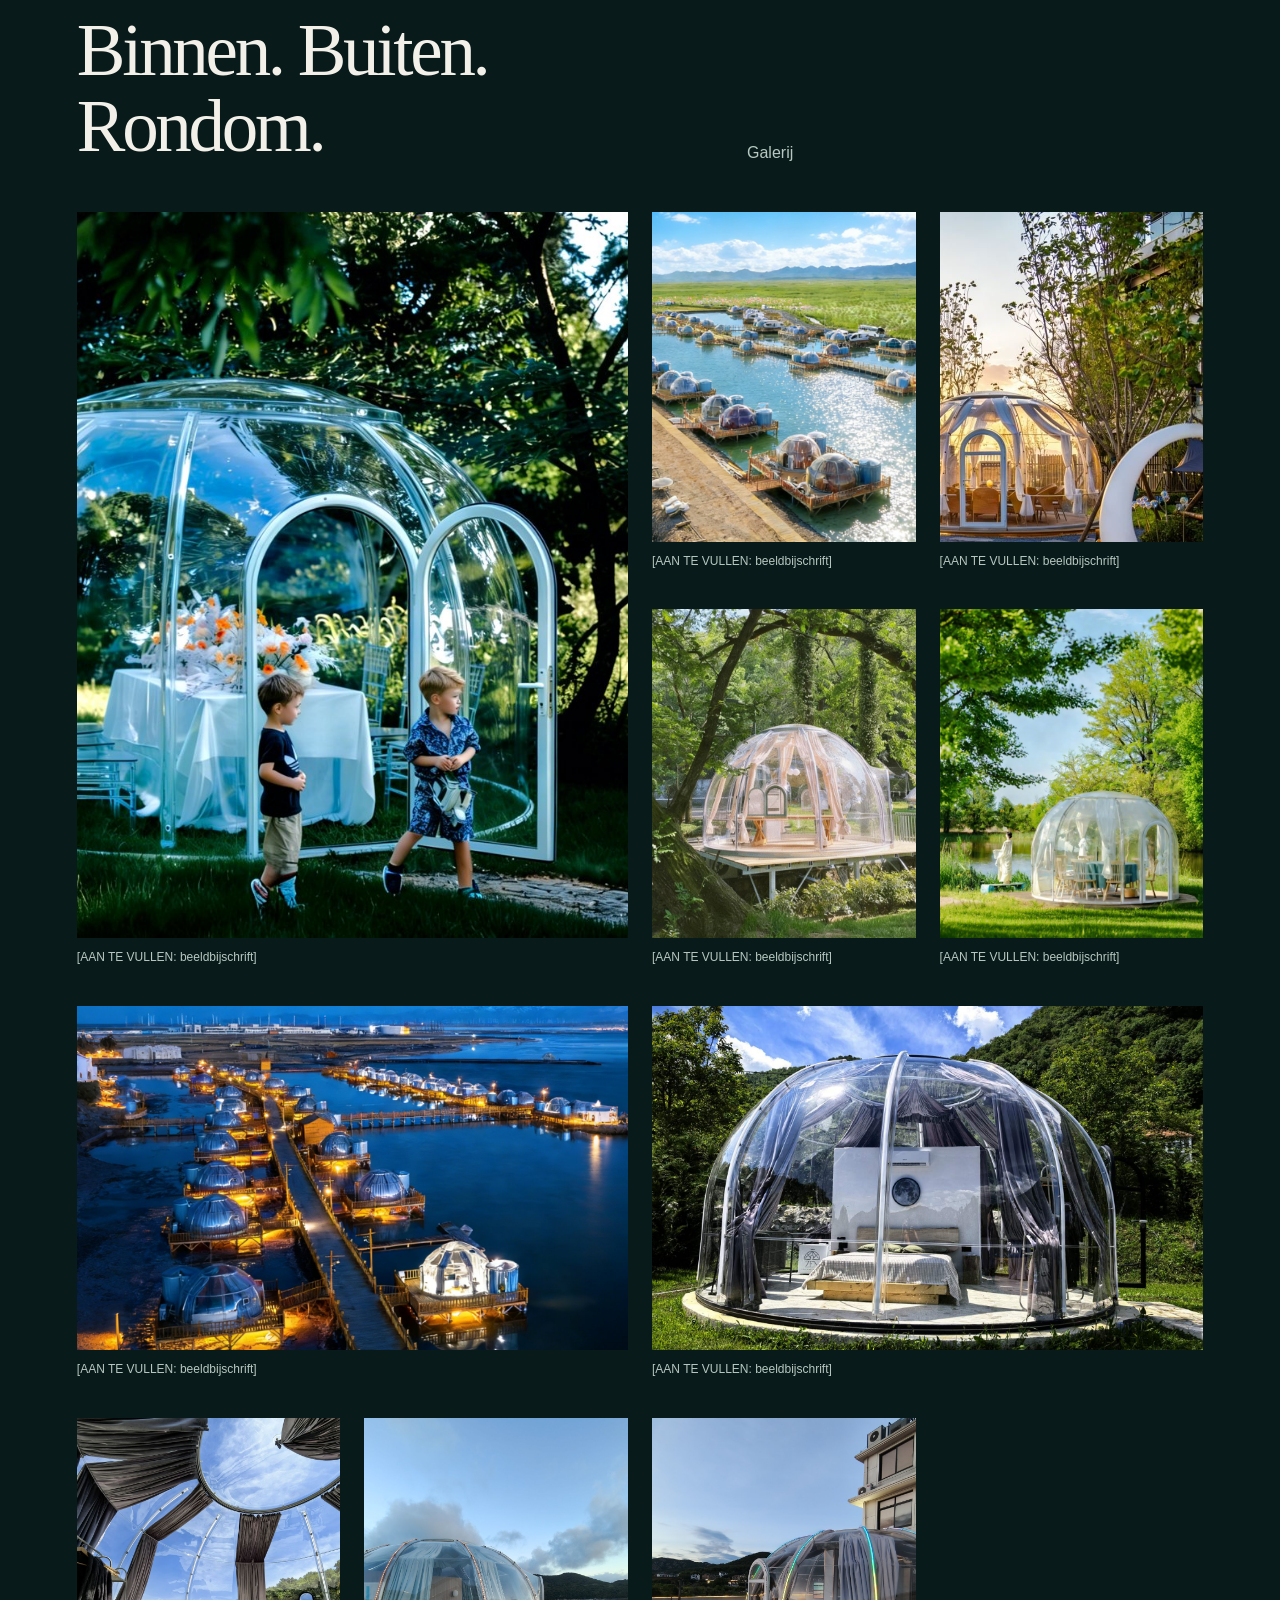
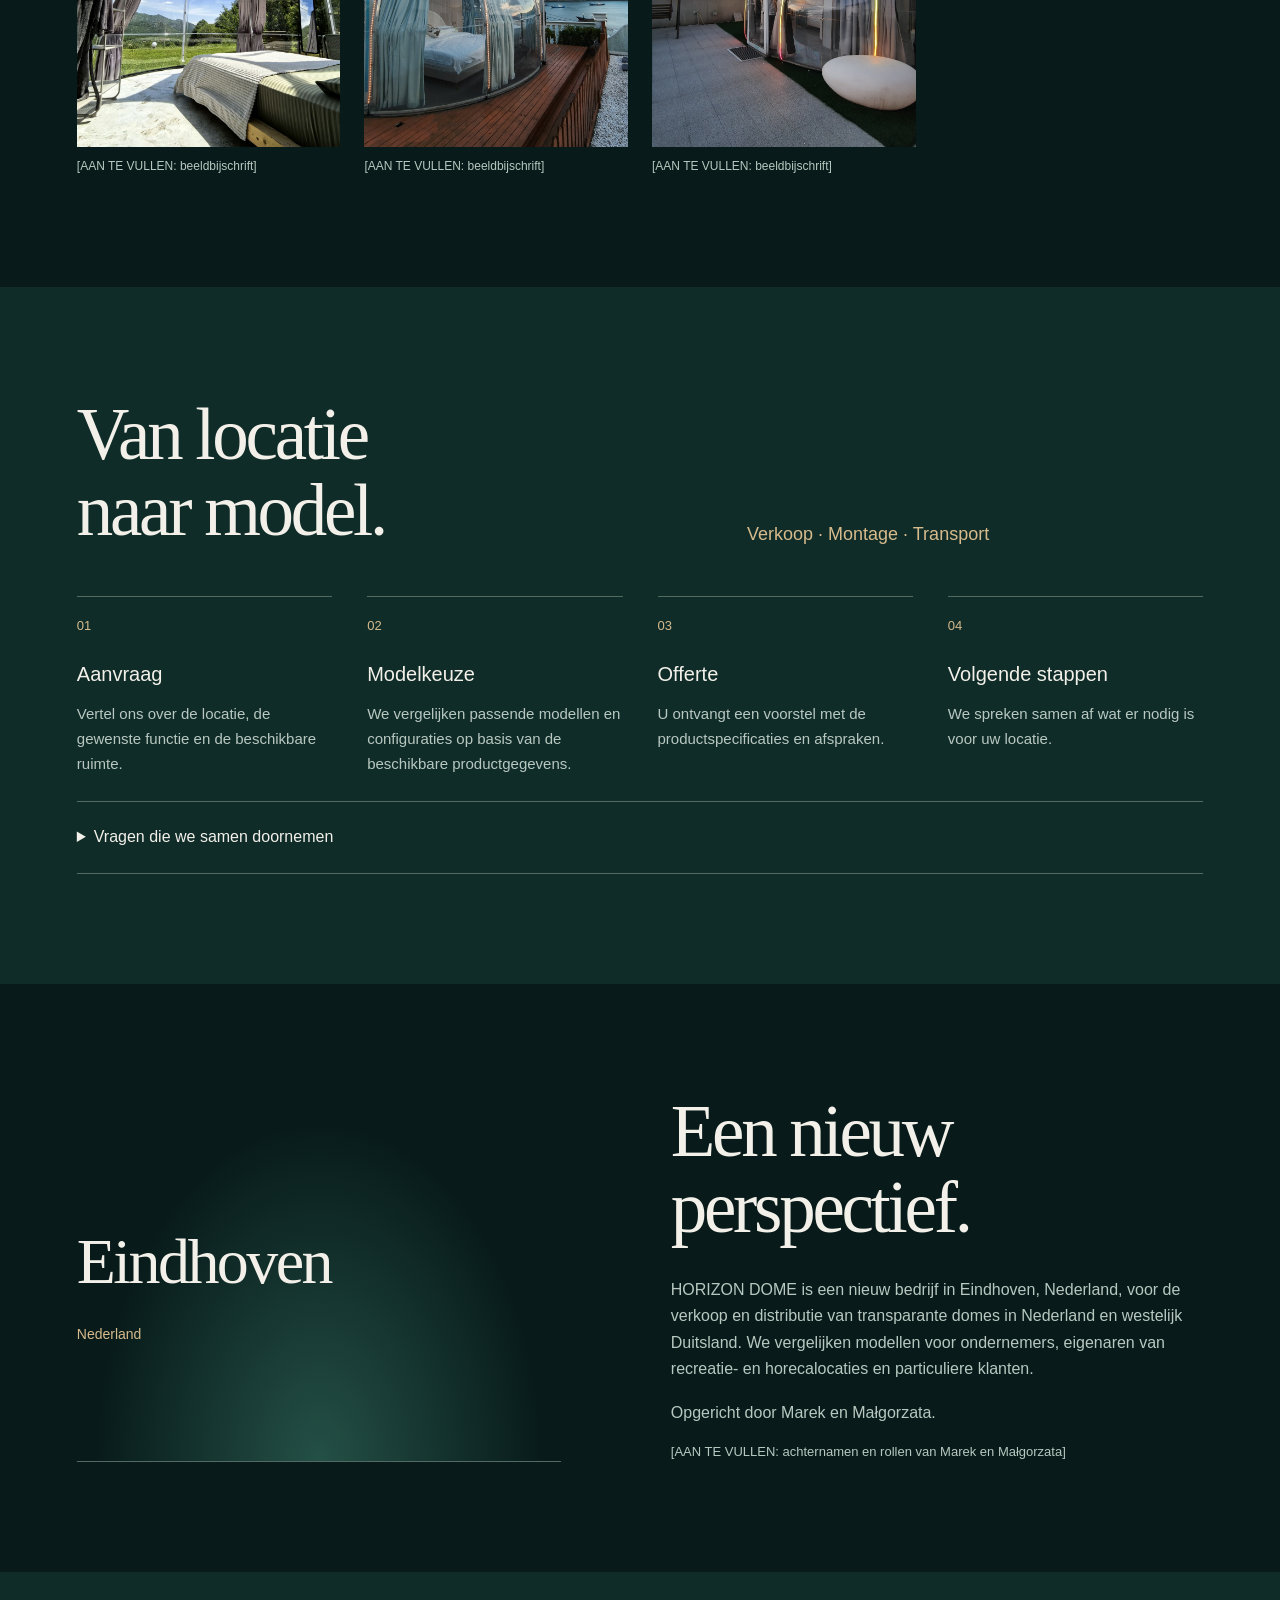
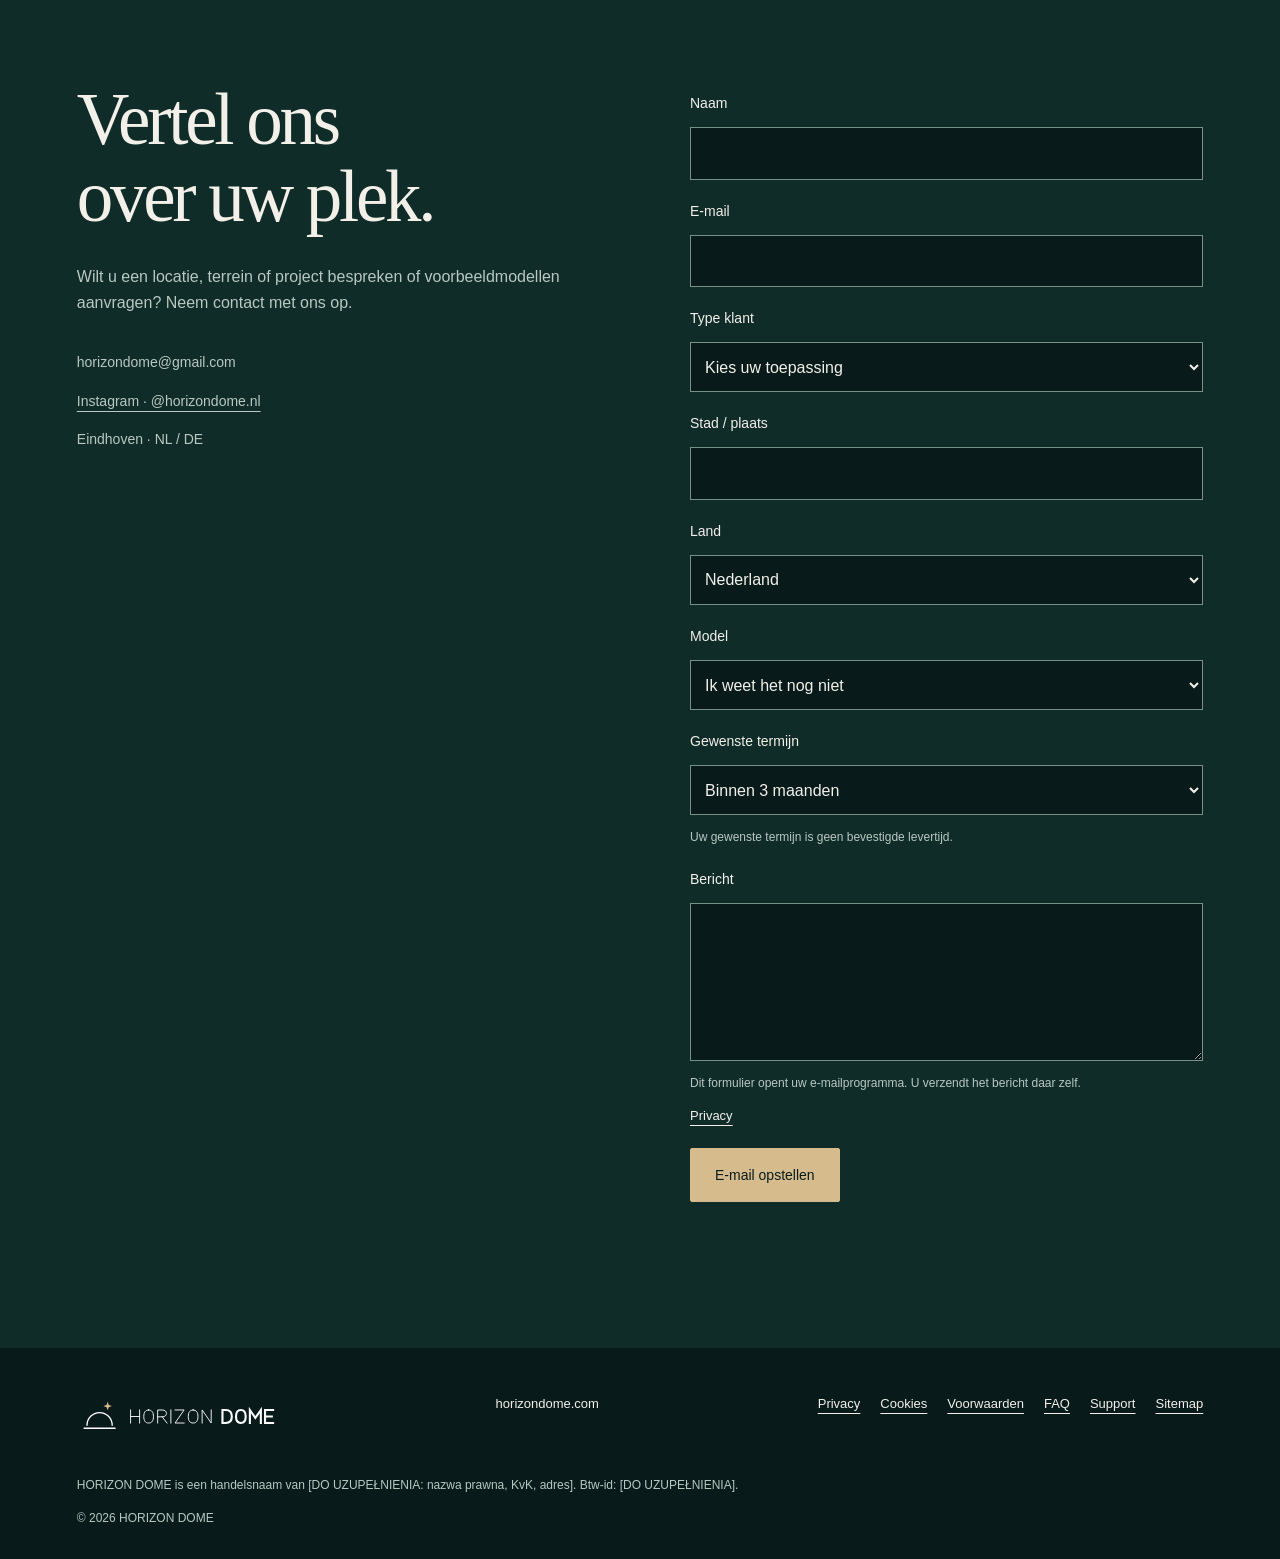
==== commit 43bfd5e4: "v5.3: link do Instagrama @horizondome.nl w stopce" ====
--- a/index.html
+++ b/index.html
@@ -289,6 +289,7 @@
 <p data-nl="Wilt u een locatie, terrein of project bespreken of voorbeeldmodellen aanvragen? Neem contact met ons op." data-en="Would you like to discuss a location, site or project, or request example models? Contact us."  data-de="Möchten Sie einen Standort, ein Grundstück oder ein Projekt besprechen oder nach Beispielmodellen fragen? Kontaktieren Sie uns.">Wilt u een locatie, terrein of project bespreken of voorbeeldmodellen aanvragen? Neem contact met ons op.</p>
 <div class="contact-details">
 <p data-nl="[AAN TE VULLEN: e-mail]" data-en="[TO COMPLETE: email]" id="email-display" data-placeholder="[DO UZUPEŁNIENIA: e-mail]" data-de="[DO UZUPEŁNIENIA: E-Mail]">[AAN TE VULLEN: e-mail]</p>
+<p><a href="https://www.instagram.com/horizondome.nl/" target="_blank" rel="noopener noreferrer">Instagram · @horizondome.nl</a></p>
 <p>Eindhoven · NL / DE</p>
 </div>
 </div>
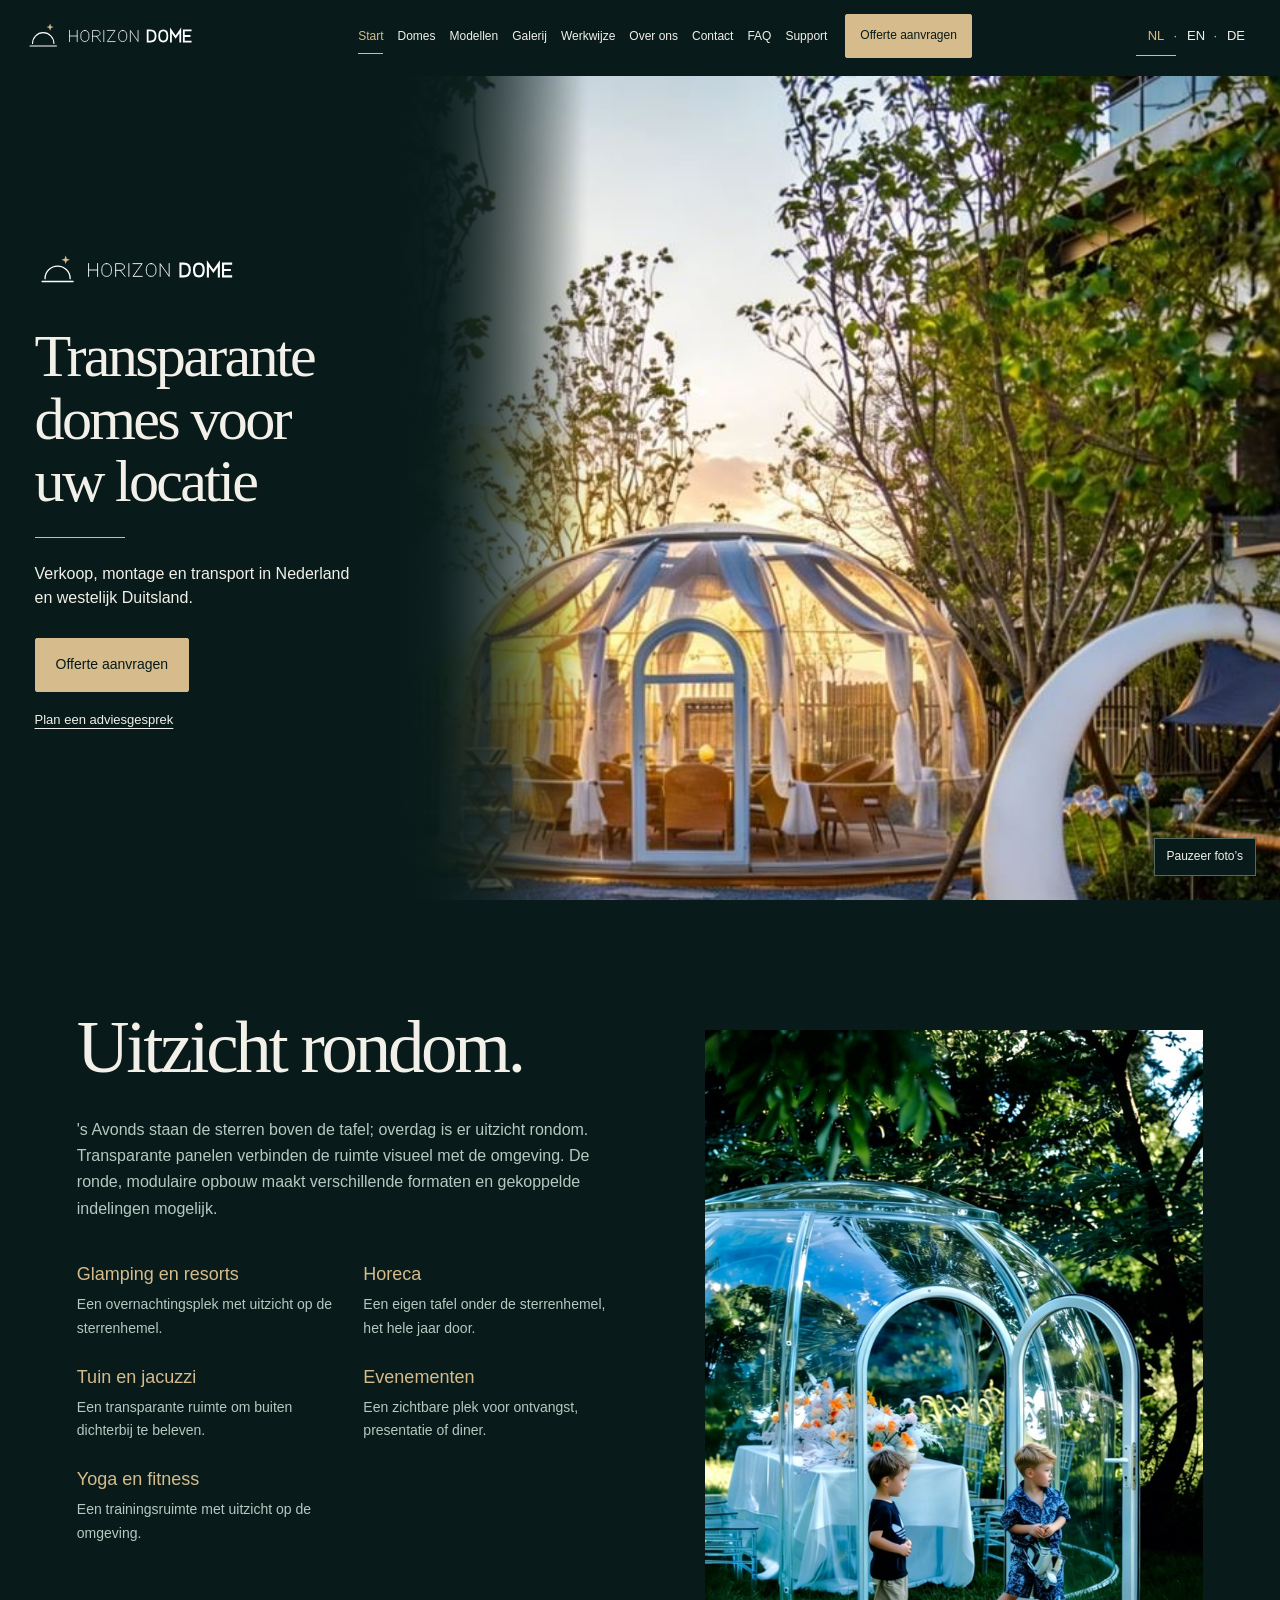
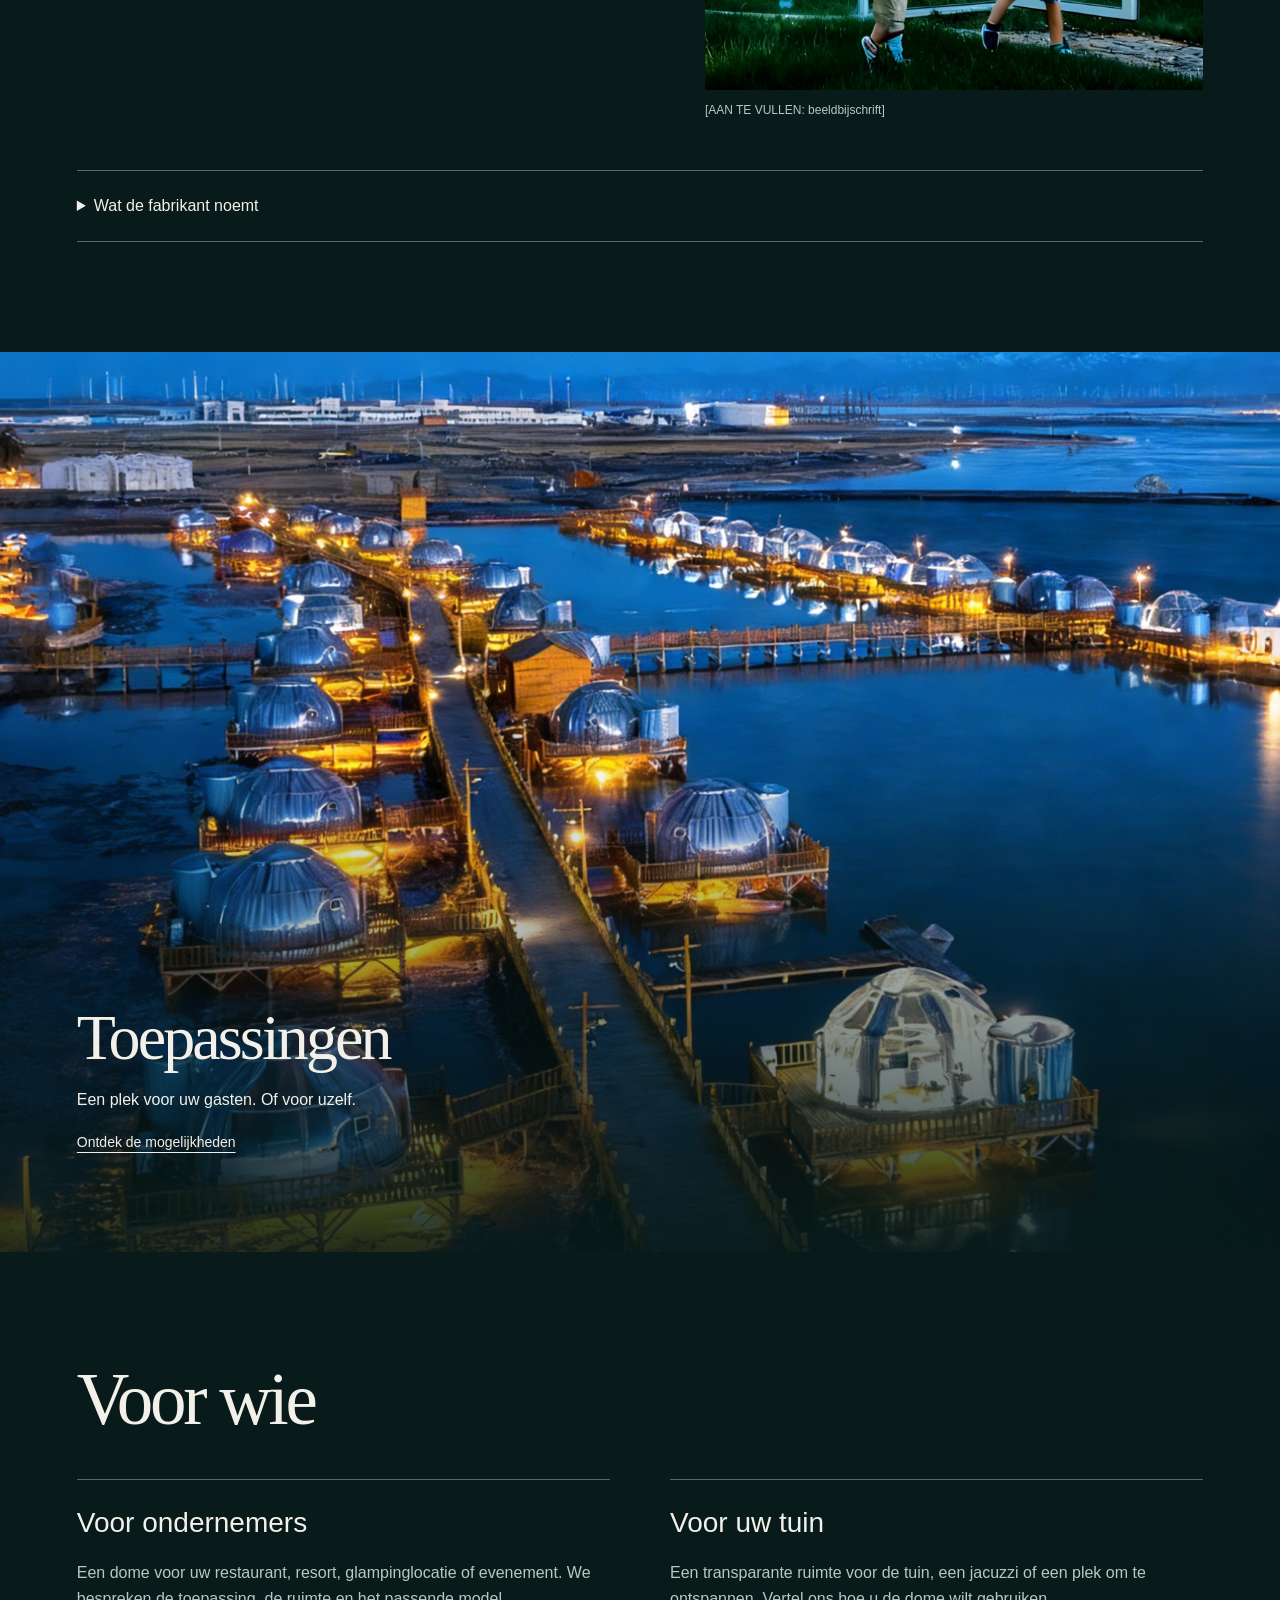
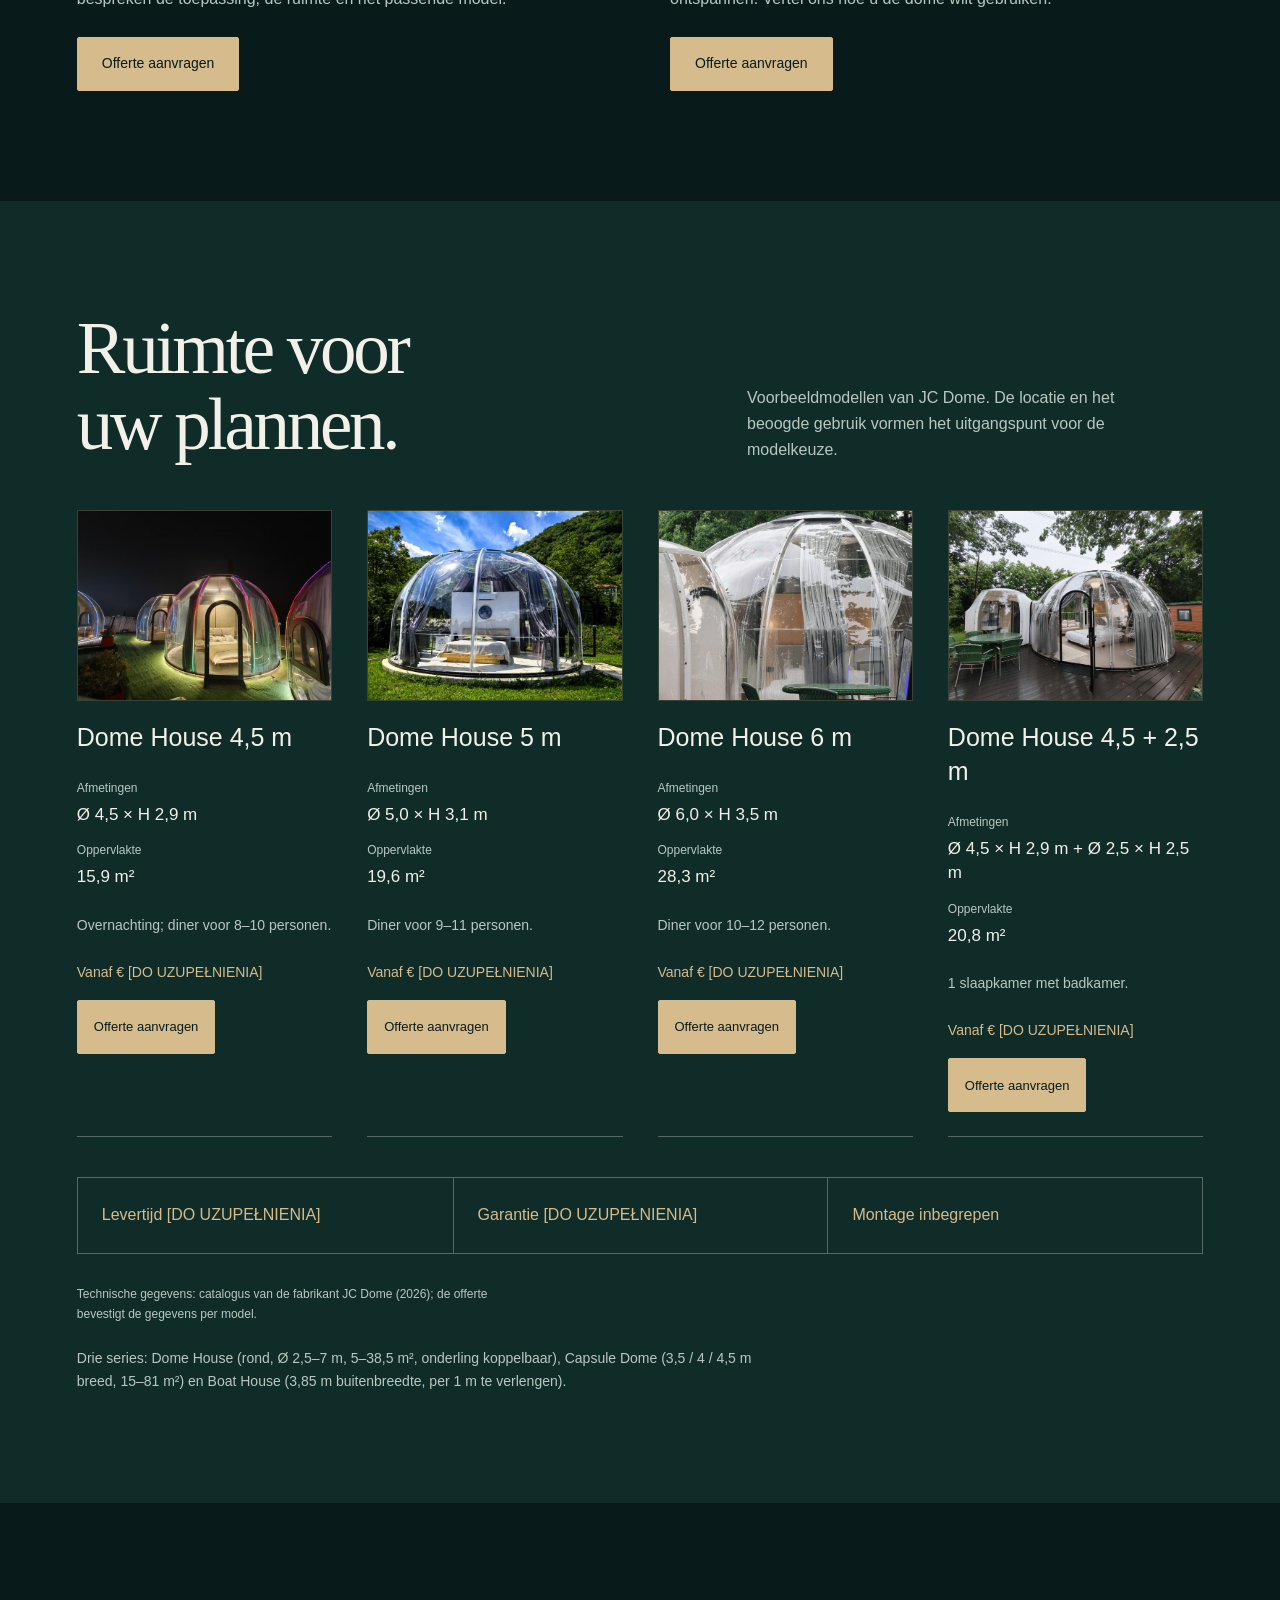
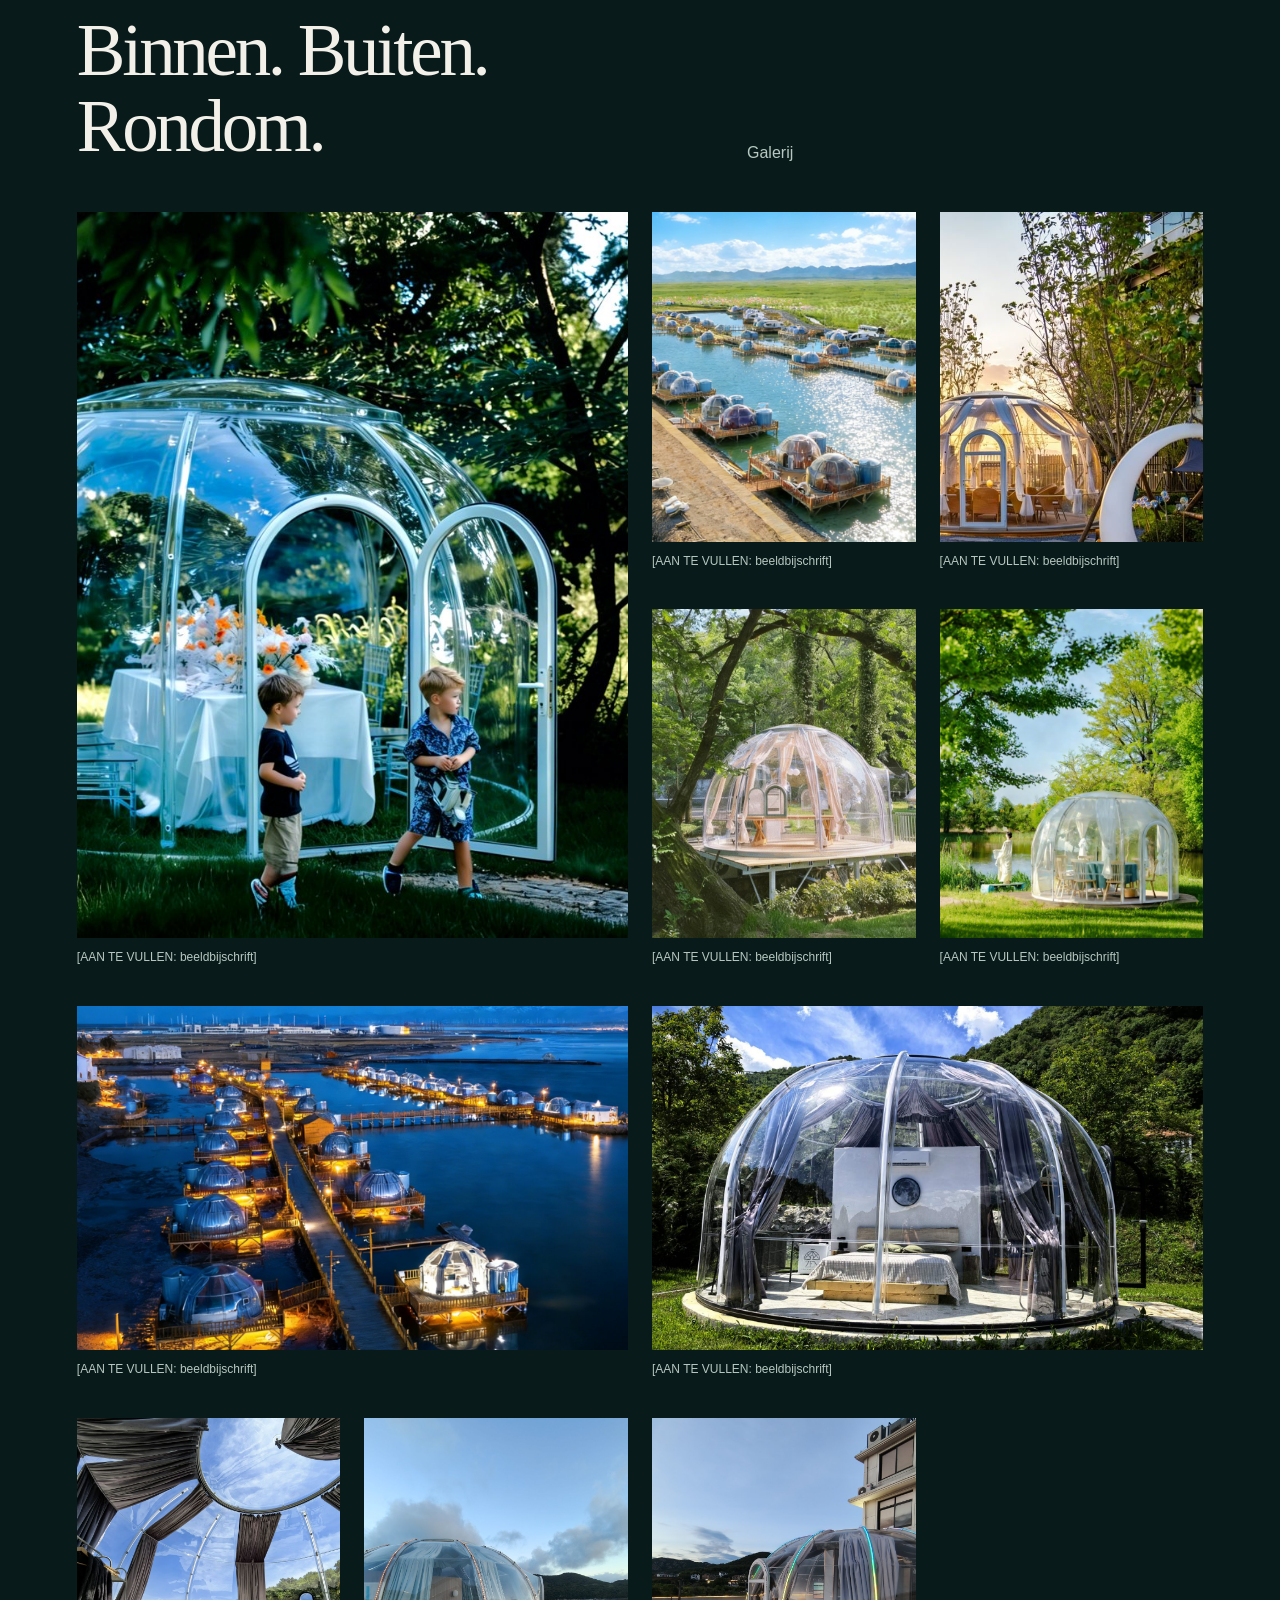
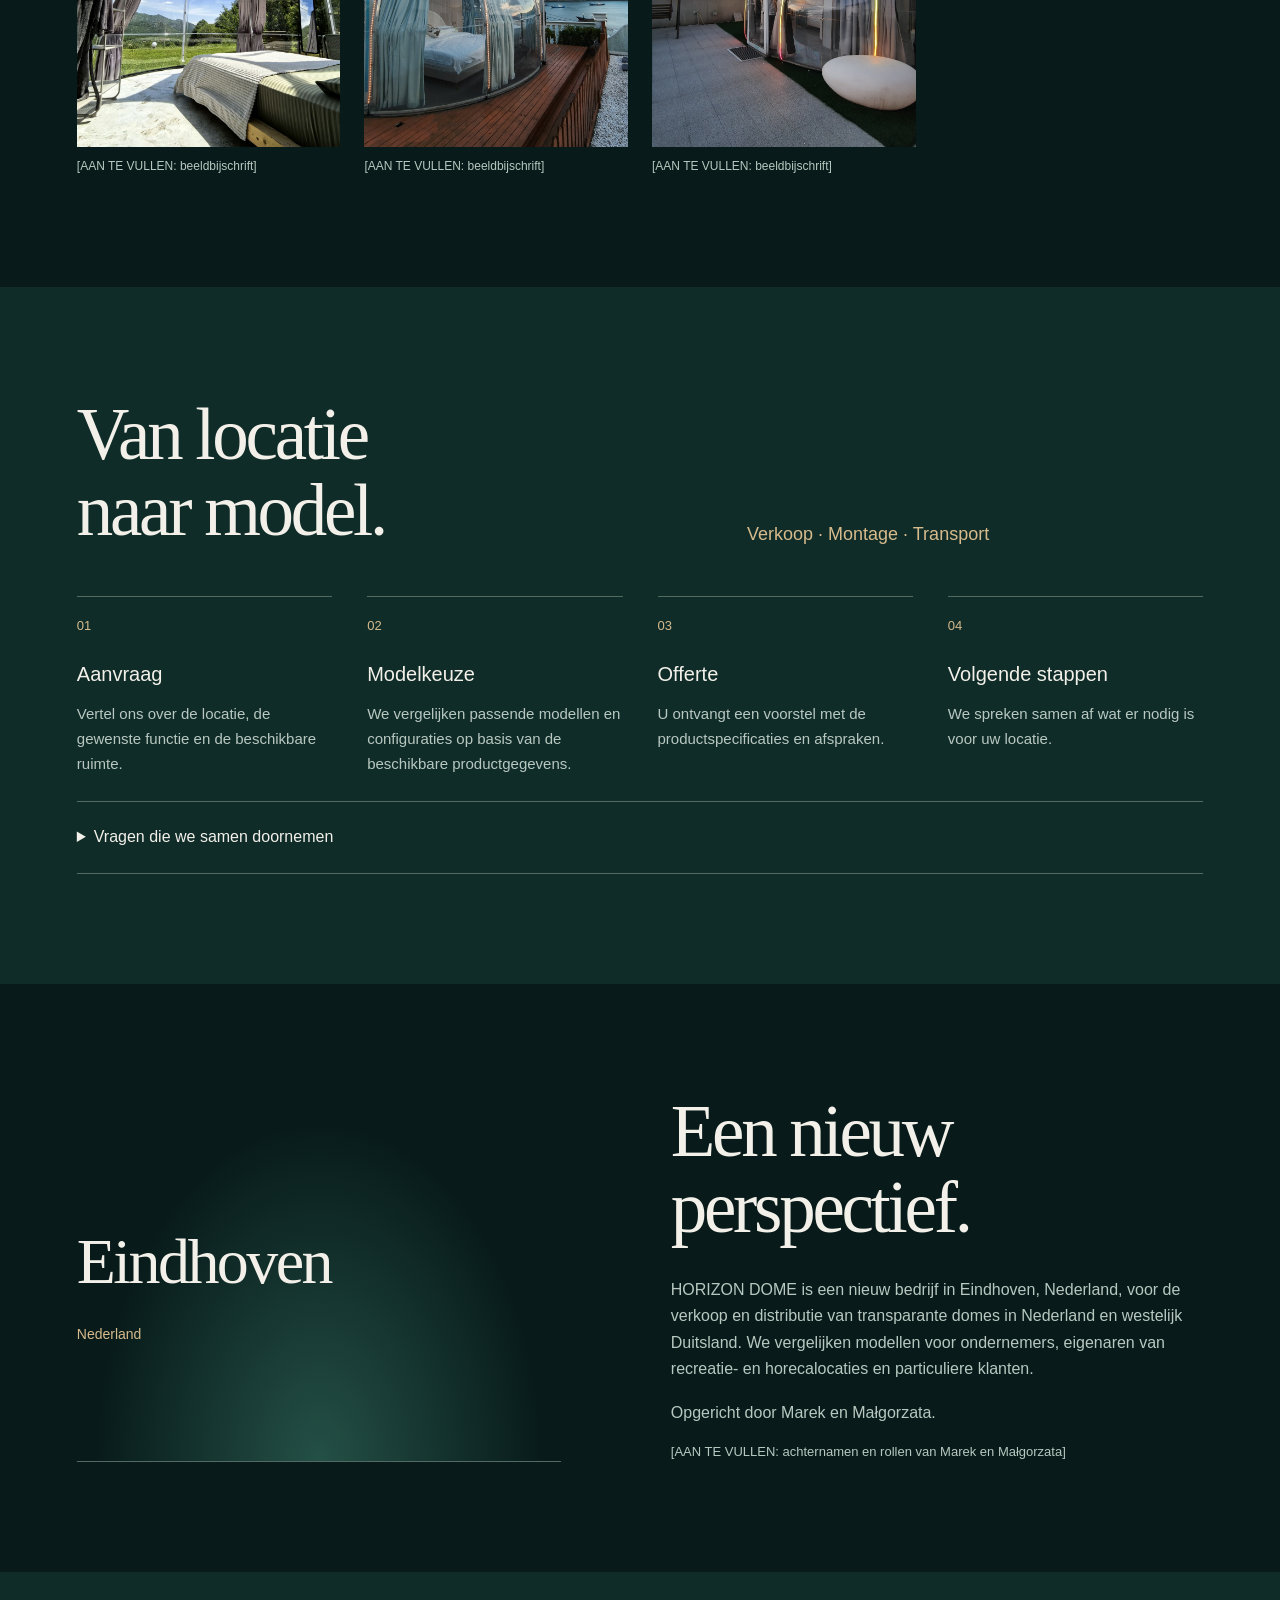
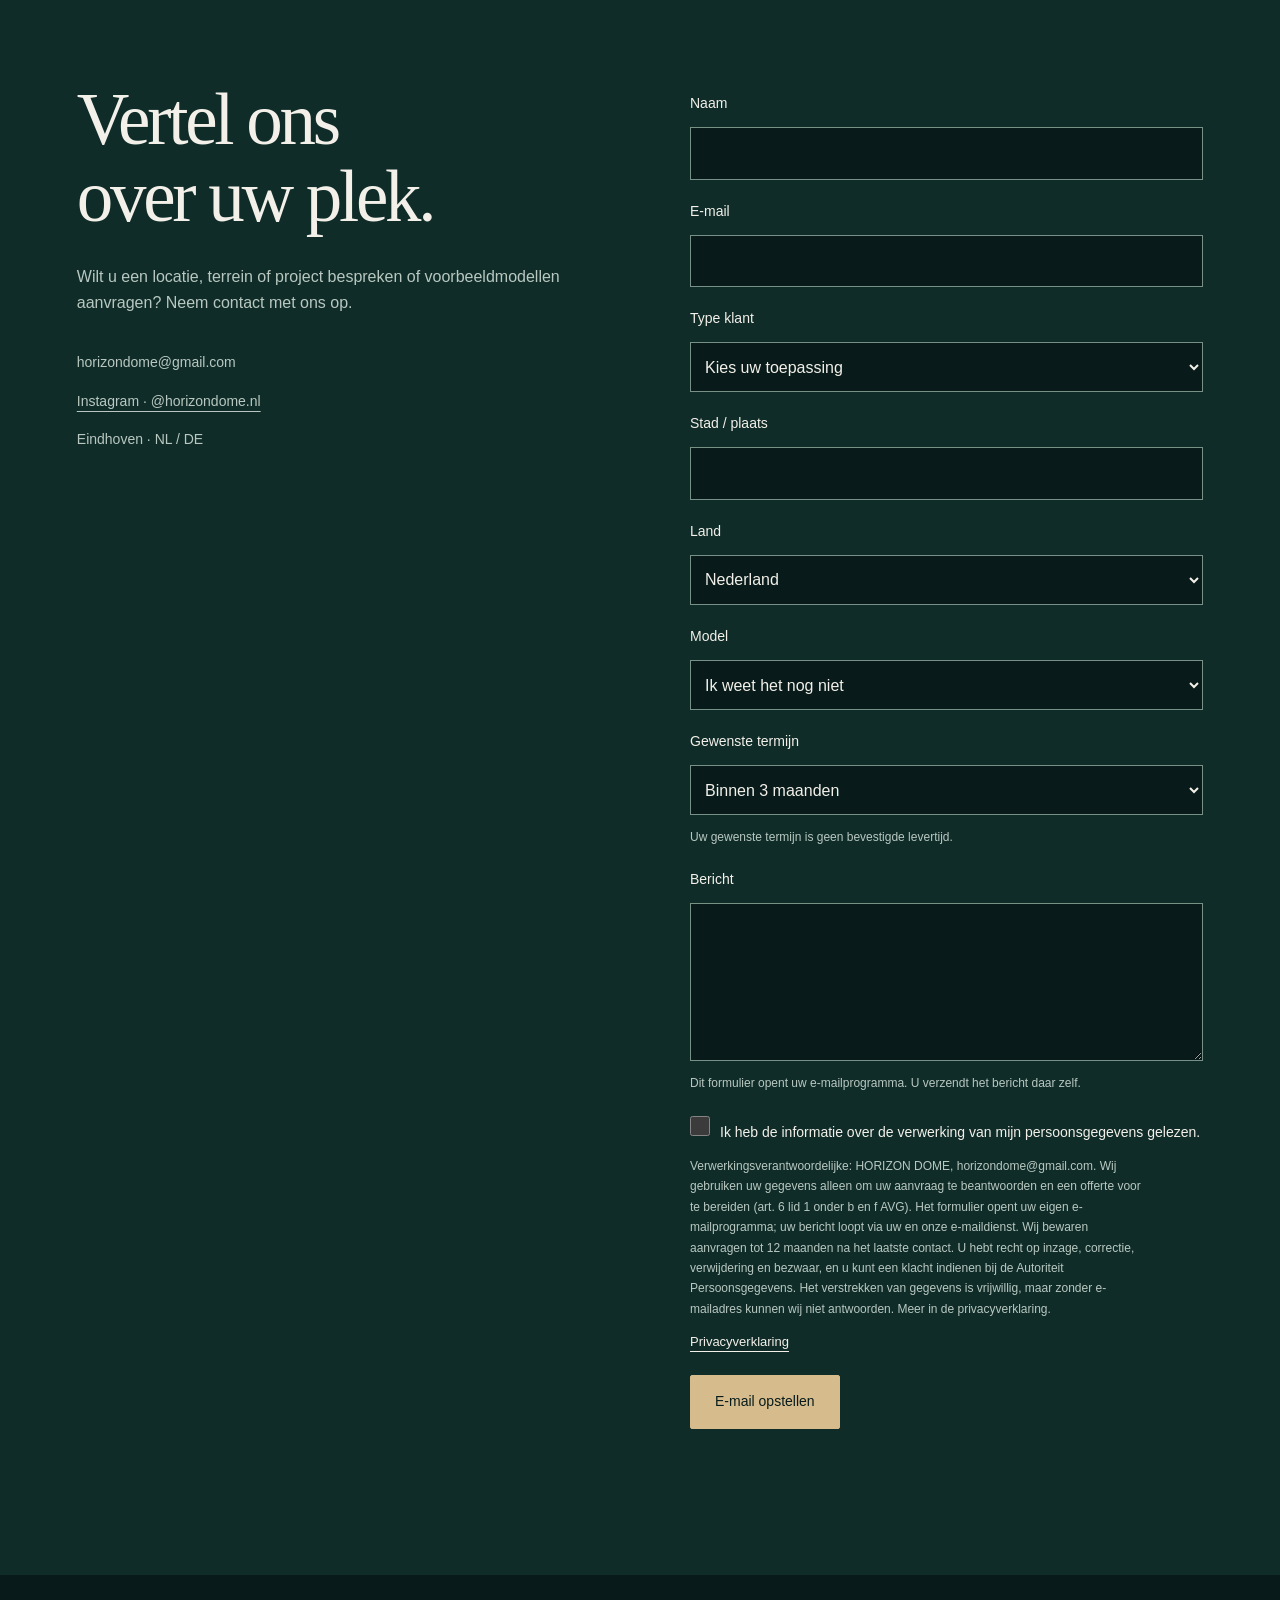
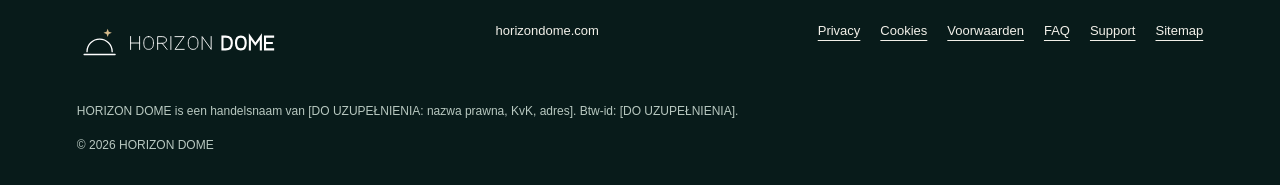
==== commit e6d9b6b9: "RODO: zgoda i klauzula informacyjna w formularzach Co-Authored-By: Claude Opus 5.5 <noreply@anthropi" ====
--- a/index.html
+++ b/index.html
@@ -308,7 +308,9 @@
 </label>
 <textarea id="message" name="message" rows="5" required maxlength="3000"></textarea>
 <p data-nl="Dit formulier opent uw e-mailprogramma. U verzendt het bericht daar zelf." data-en="This form opens your email app. You send the message from there." class="fine" data-de="Dieses Formular öffnet Ihr E-Mail-Programm. Sie senden die Nachricht dort selbst ab.">Dit formulier opent uw e-mailprogramma. U verzendt het bericht daar zelf.</p>
-<a data-nl="Privacy" data-en="Privacy" data-de="Datenschutz" href="privacy.html">Privacy</a>
+<div class="consent-row" style="display:flex;gap:10px;align-items:flex-start;margin-top:8px"><input id="privacy-consent" name="privacy-consent" type="checkbox" required style="width:20px;height:20px;min-height:20px;flex:0 0 20px;margin:3px 0 0;padding:0"><label for="privacy-consent" data-nl="Ik heb de informatie over de verwerking van mijn persoonsgegevens gelezen." data-en="I have read the information on how my personal data is processed." data-de="Ich habe die Informationen zur Verarbeitung meiner personenbezogenen Daten gelesen.">Ik heb de informatie over de verwerking van mijn persoonsgegevens gelezen.</label></div>
+<p class="fine" id="privacy-clause" data-nl="Verwerkingsverantwoordelijke: HORIZON DOME, horizondome@gmail.com. Wij gebruiken uw gegevens alleen om uw aanvraag te beantwoorden en een offerte voor te bereiden (art. 6 lid 1 onder b en f AVG). Het formulier opent uw eigen e-mailprogramma; uw bericht loopt via uw en onze e-maildienst. Wij bewaren aanvragen tot 12 maanden na het laatste contact. U hebt recht op inzage, correctie, verwijdering en bezwaar, en u kunt een klacht indienen bij de Autoriteit Persoonsgegevens. Het verstrekken van gegevens is vrijwillig, maar zonder e-mailadres kunnen wij niet antwoorden. Meer in de privacyverklaring." data-en="Controller: HORIZON DOME, horizondome@gmail.com. We use your data only to answer your enquiry and prepare a quote (GDPR Art. 6(1)(b) and (f)). The form opens your own email app; your message passes through your and our email providers. We keep enquiries for up to 12 months after the last contact. You have the right to access, correct and delete your data and to object, and you can complain to the Dutch Data Protection Authority (Autoriteit Persoonsgegevens). Providing data is voluntary, but without an email address we cannot reply. More in the privacy policy." data-de="Verantwortlicher: HORIZON DOME, horizondome@gmail.com. Wir verwenden Ihre Daten nur, um Ihre Anfrage zu beantworten und ein Angebot vorzubereiten (Art. 6 Abs. 1 lit. b und f DSGVO). Das Formular öffnet Ihr eigenes E-Mail-Programm; Ihre Nachricht läuft über Ihren und unseren E-Mail-Anbieter. Anfragen bewahren wir bis zu 12 Monate nach dem letzten Kontakt auf. Sie haben das Recht auf Auskunft, Berichtigung, Löschung und Widerspruch und können sich bei einer Datenschutzaufsichtsbehörde beschweren (in den Niederlanden: Autoriteit Persoonsgegevens). Die Angabe Ihrer Daten ist freiwillig, ohne E-Mail-Adresse können wir jedoch nicht antworten. Mehr in der Datenschutzerklärung.">Verwerkingsverantwoordelijke: HORIZON DOME, horizondome@gmail.com. Wij gebruiken uw gegevens alleen om uw aanvraag te beantwoorden en een offerte voor te bereiden (art. 6 lid 1 onder b en f AVG). Het formulier opent uw eigen e-mailprogramma; uw bericht loopt via uw en onze e-maildienst. Wij bewaren aanvragen tot 12 maanden na het laatste contact. U hebt recht op inzage, correctie, verwijdering en bezwaar, en u kunt een klacht indienen bij de Autoriteit Persoonsgegevens. Het verstrekken van gegevens is vrijwillig, maar zonder e-mailadres kunnen wij niet antwoorden. Meer in de privacyverklaring.</p>
+<a data-nl="Privacyverklaring" data-en="Privacy policy" data-de="Datenschutzerklärung" href="privacy.html">Privacyverklaring</a>
 <button data-nl="E-mail opstellen" data-en="Compose email" class="button" type="submit" disabled data-de="E-Mail verfassen">E-mail opstellen</button>
 <p id="form-status" role="status" aria-live="polite">
 </p>
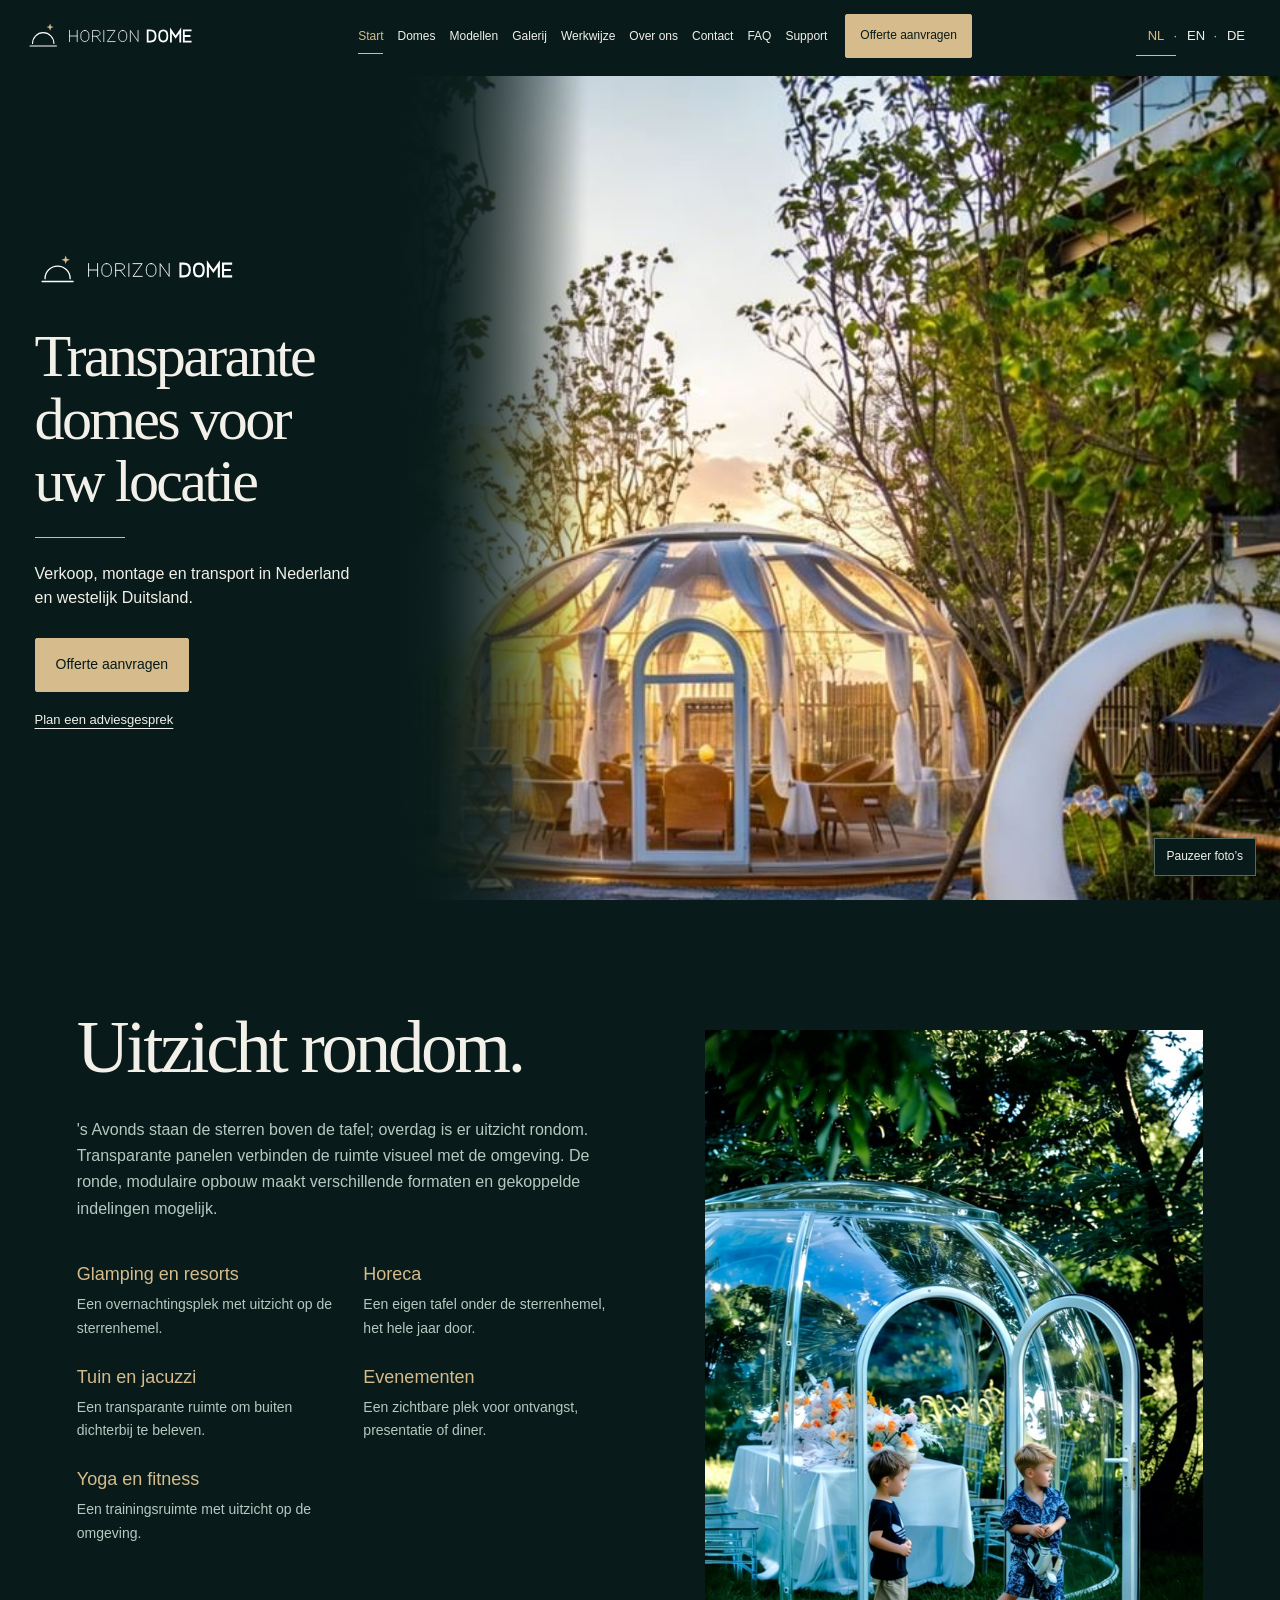
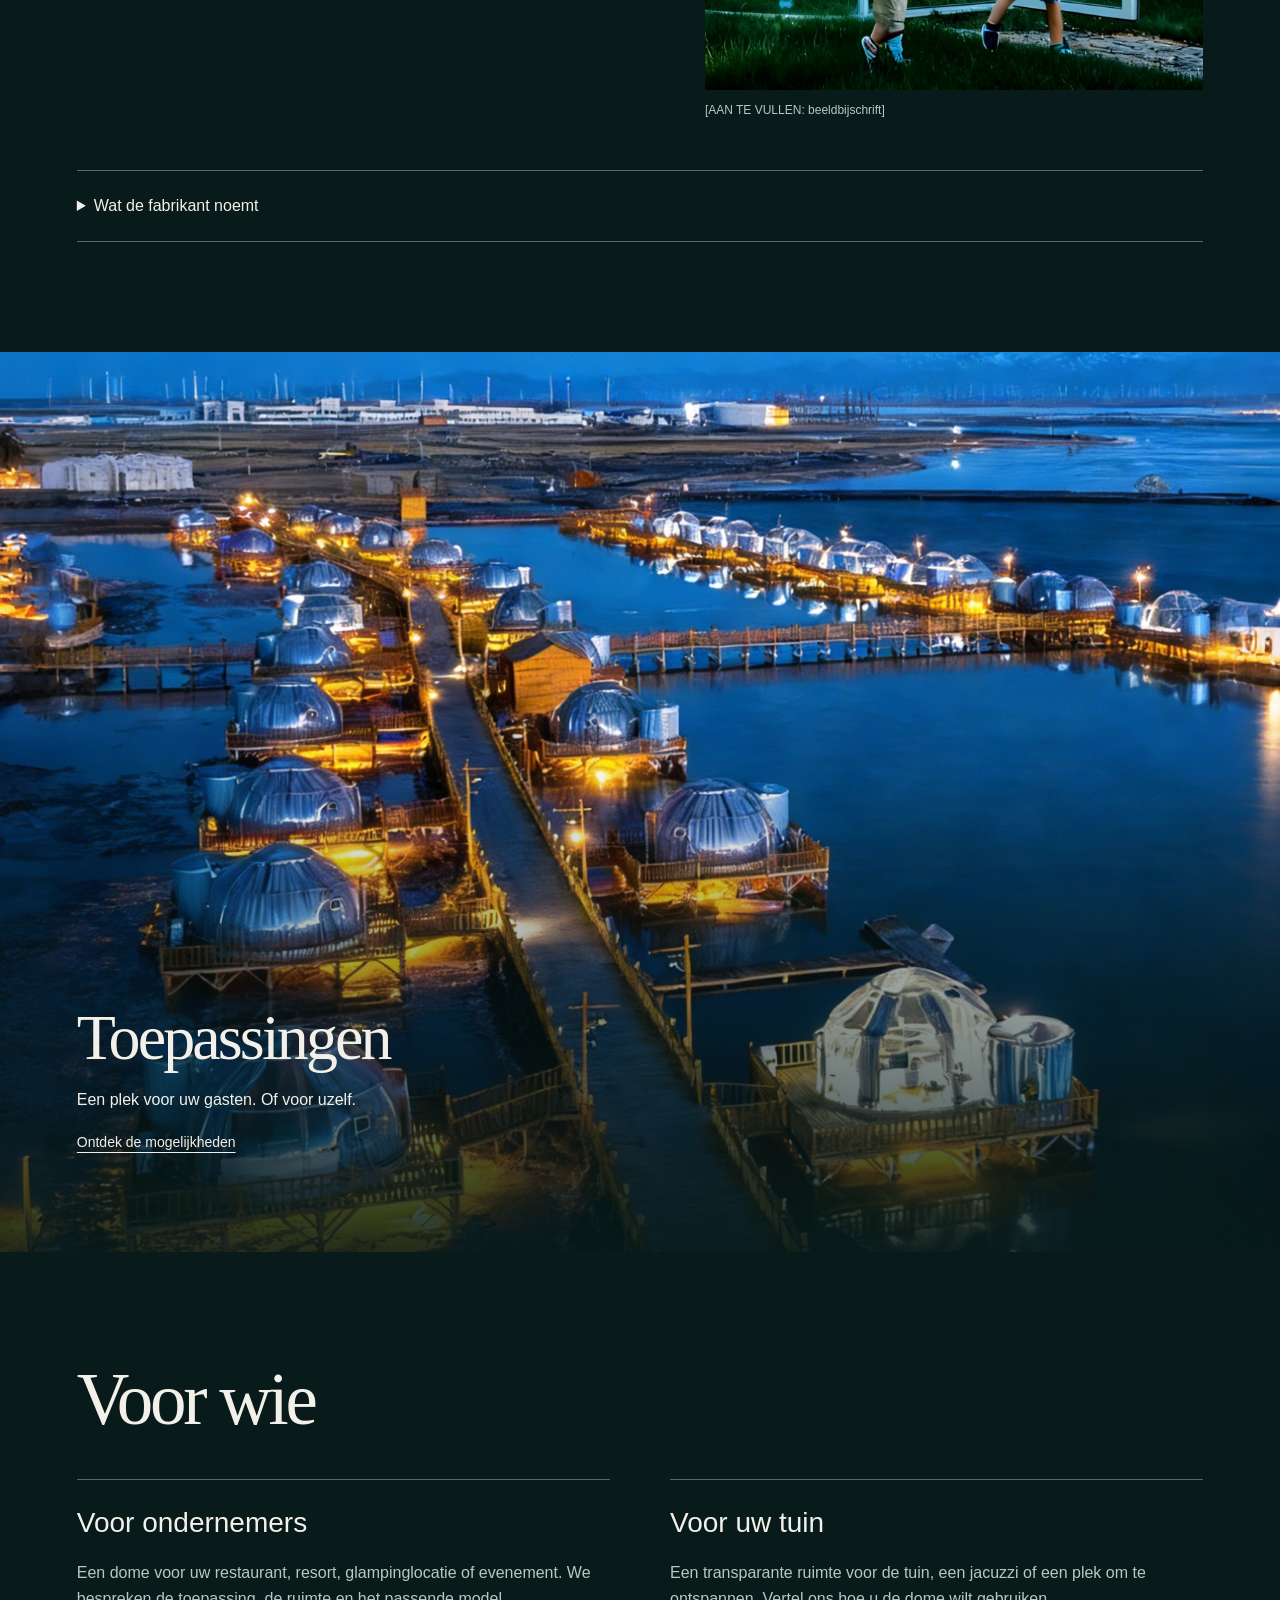
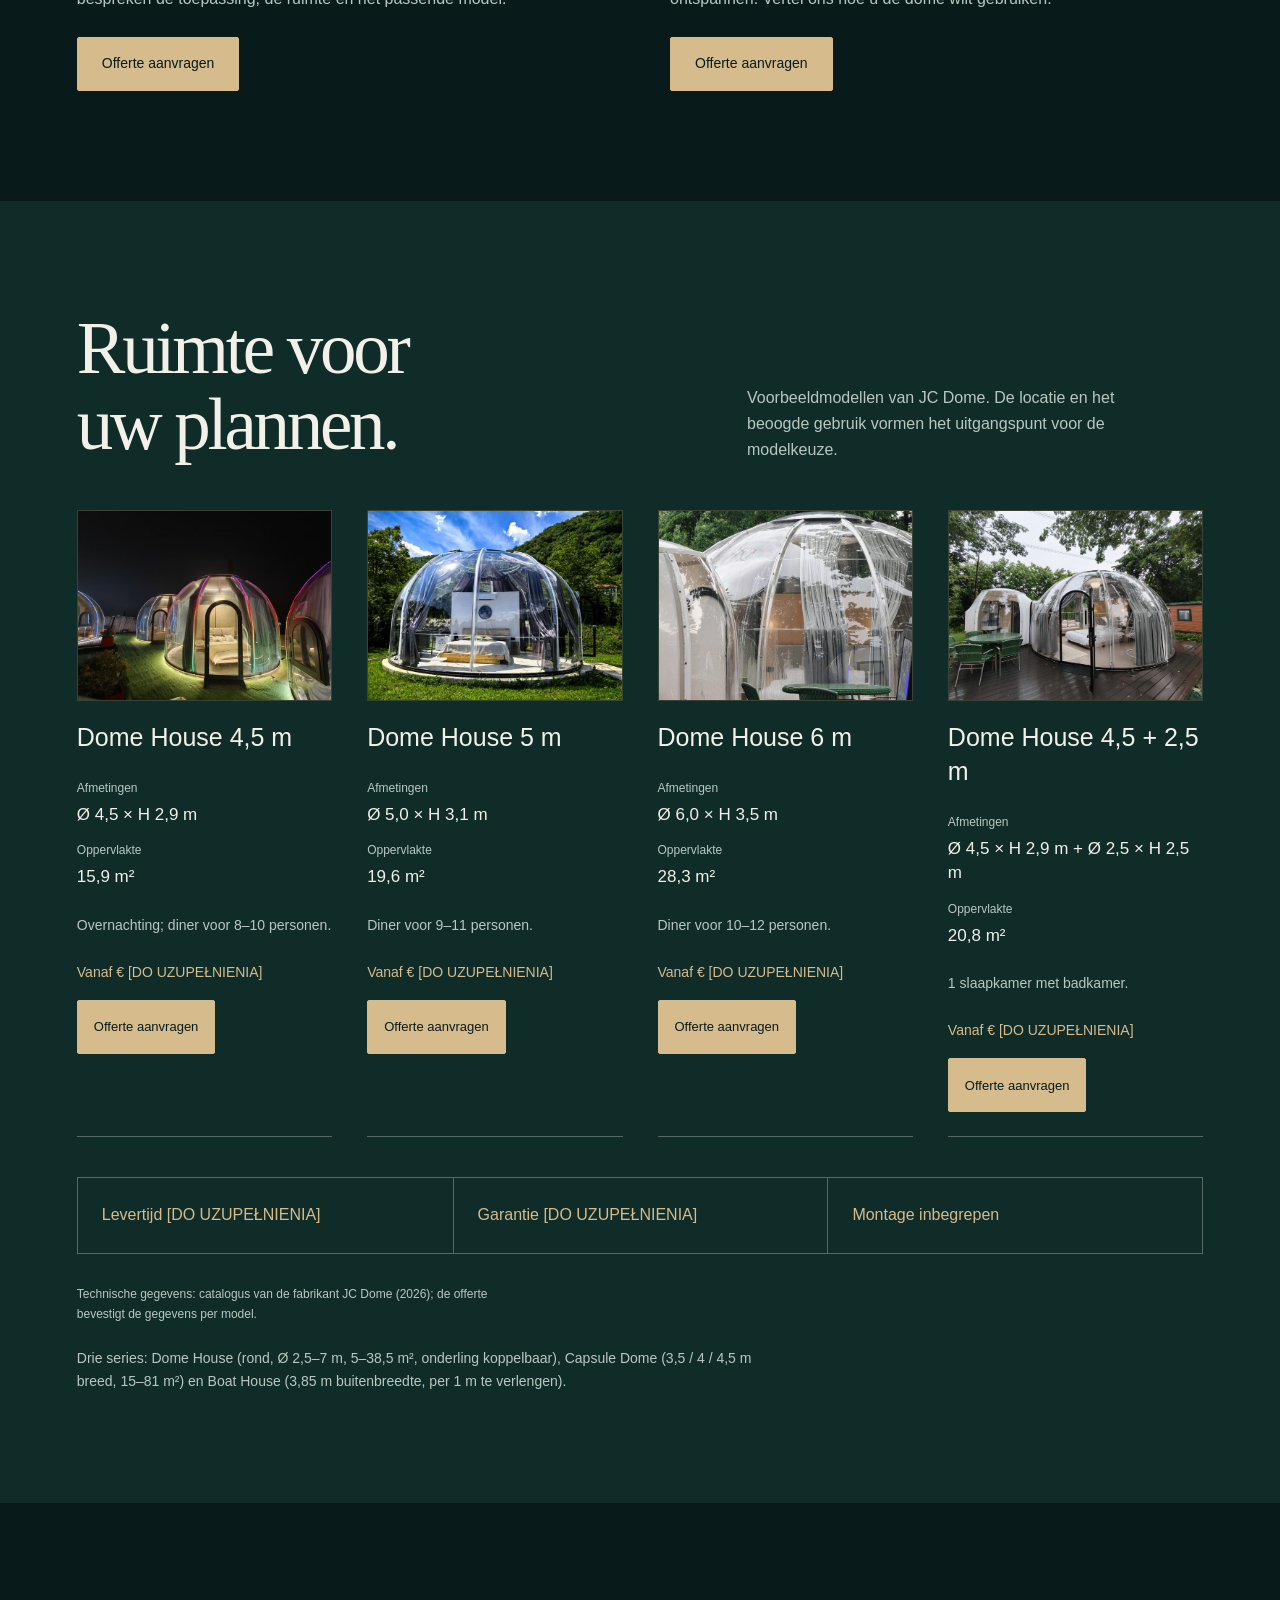
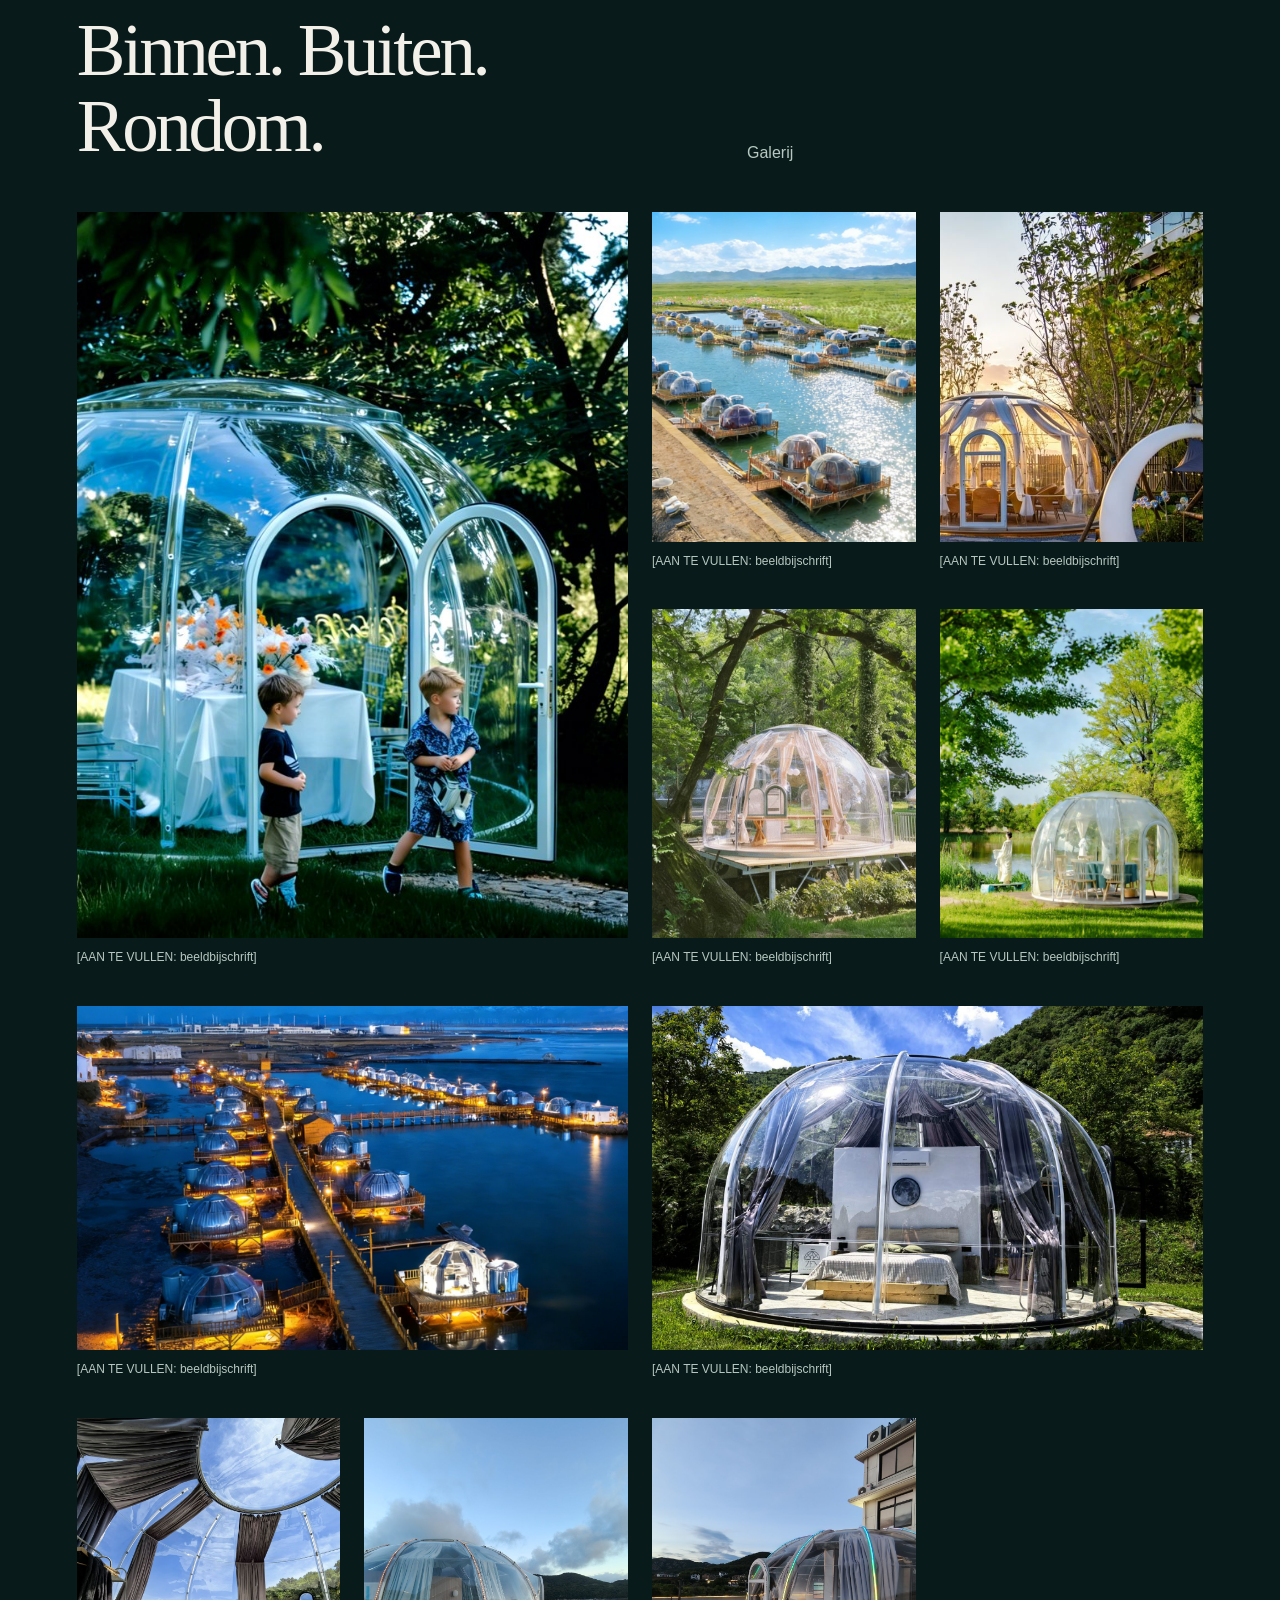
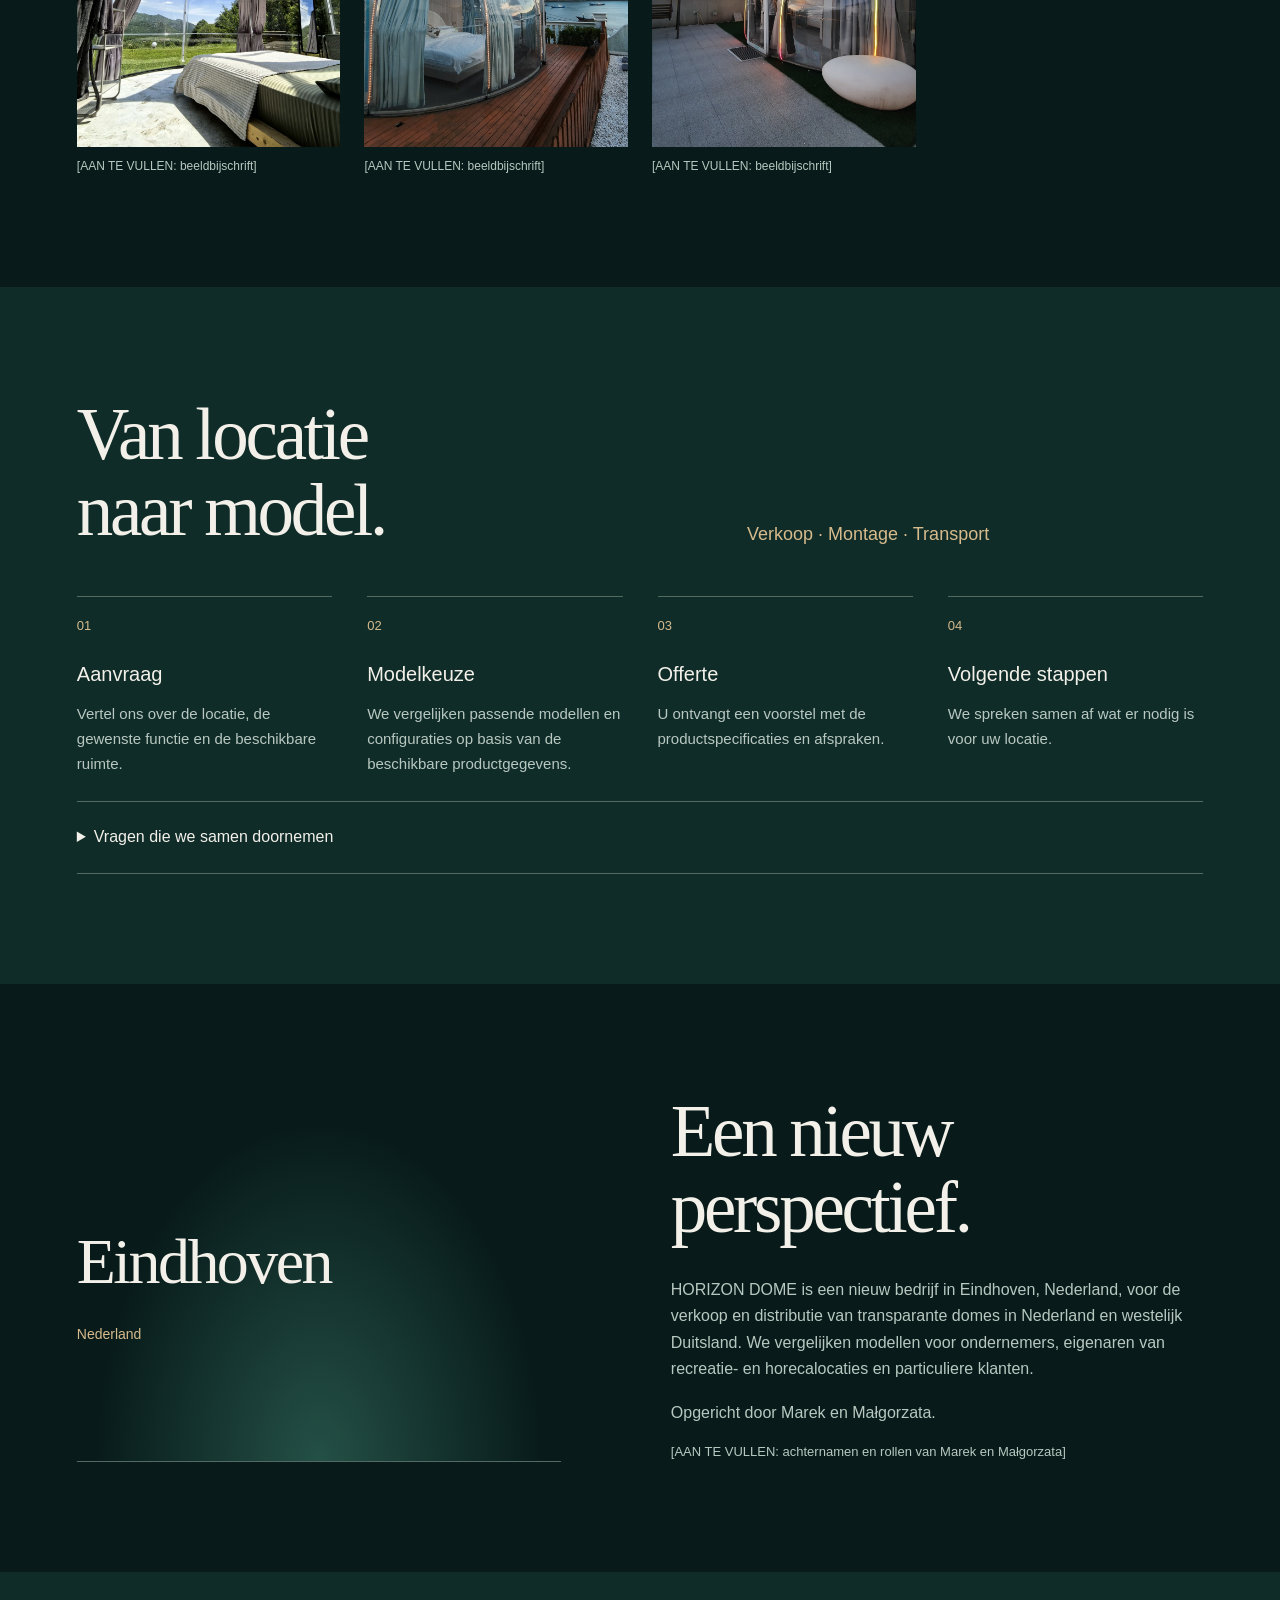
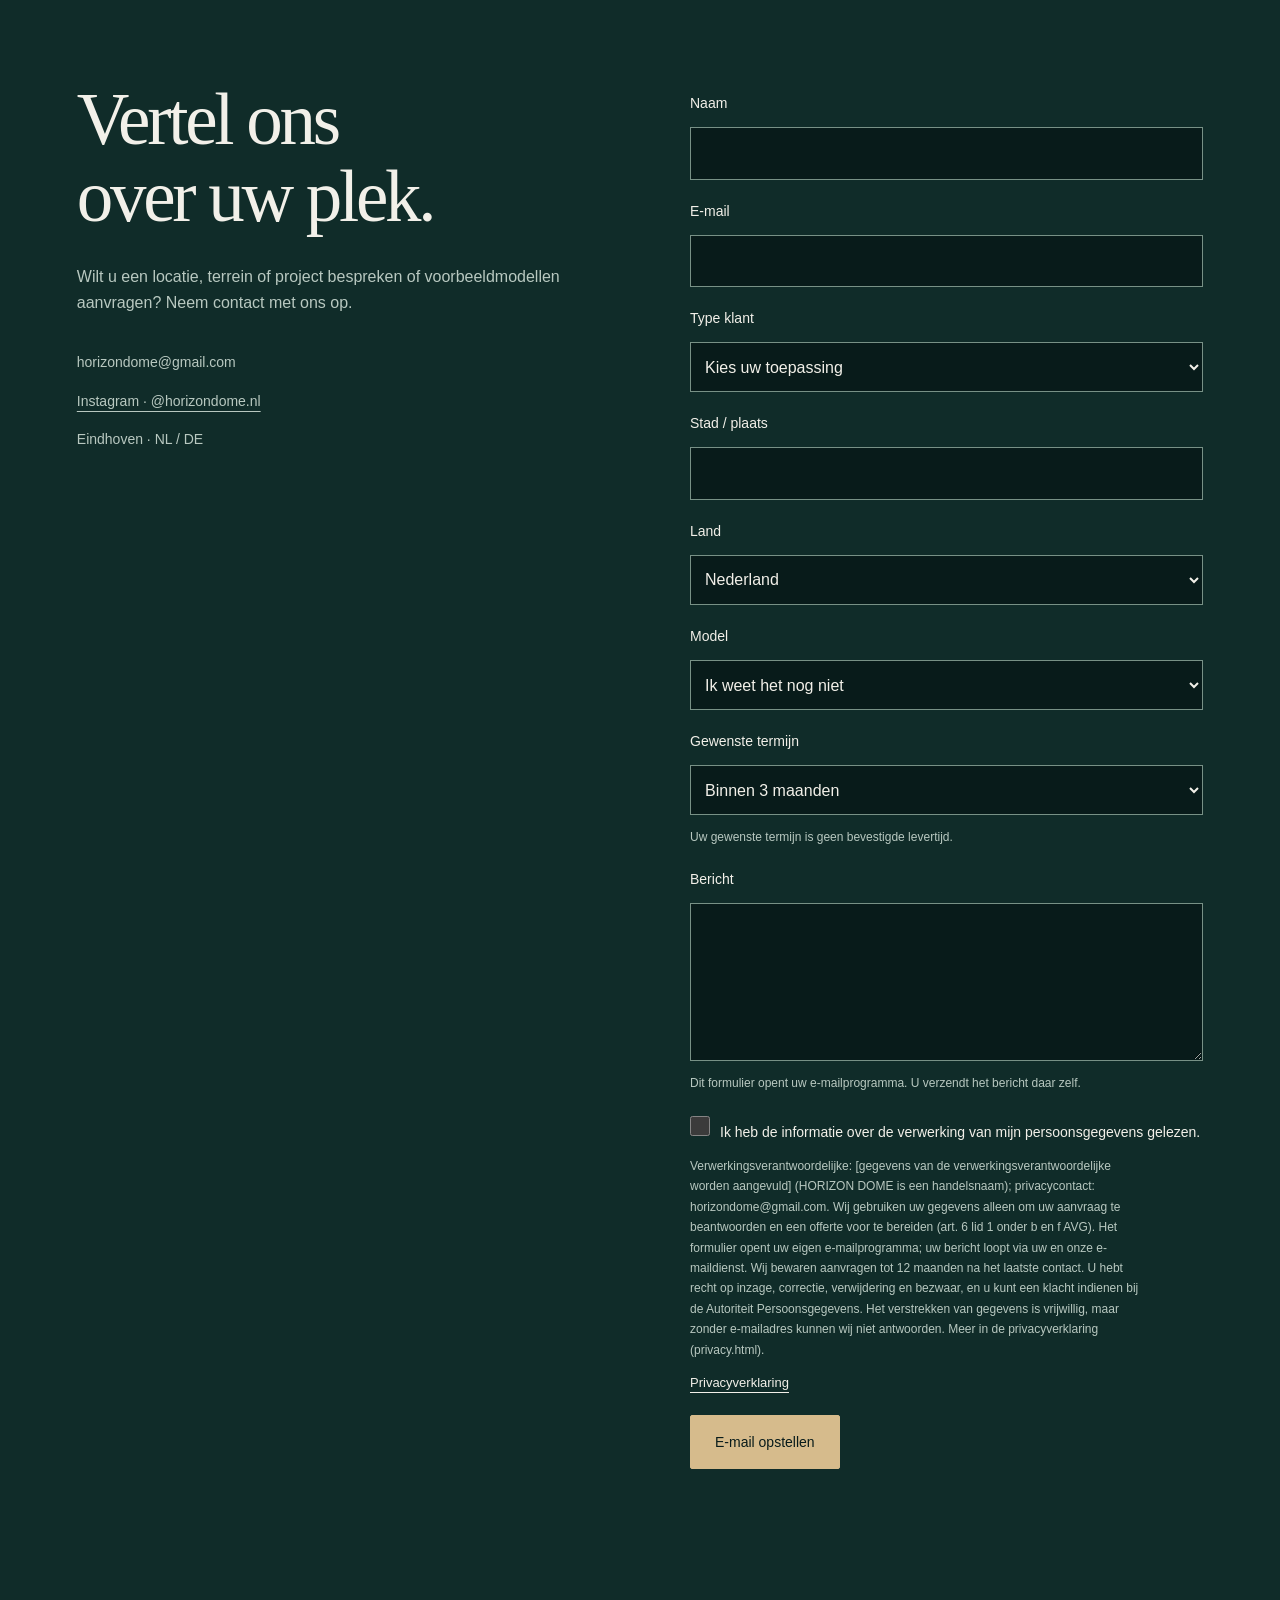
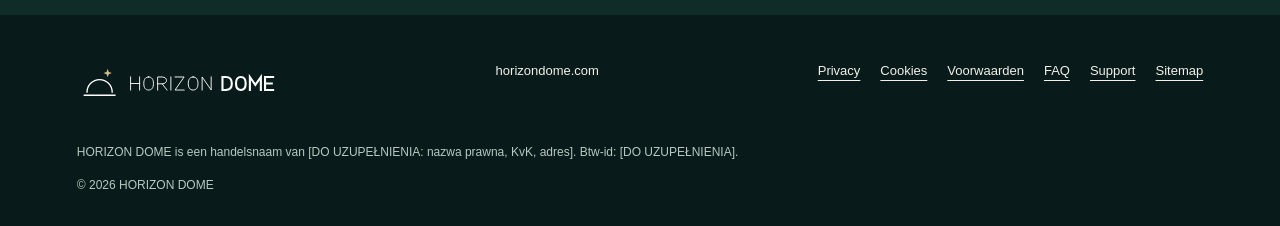
==== commit bc9c815e: "RODO: poprawki po kontroli Co-Authored-By: Claude Opus 5.5 <noreply@anthropic.com>" ====
--- a/index.html
+++ b/index.html
@@ -309,7 +309,7 @@
 <textarea id="message" name="message" rows="5" required maxlength="3000"></textarea>
 <p data-nl="Dit formulier opent uw e-mailprogramma. U verzendt het bericht daar zelf." data-en="This form opens your email app. You send the message from there." class="fine" data-de="Dieses Formular öffnet Ihr E-Mail-Programm. Sie senden die Nachricht dort selbst ab.">Dit formulier opent uw e-mailprogramma. U verzendt het bericht daar zelf.</p>
 <div class="consent-row" style="display:flex;gap:10px;align-items:flex-start;margin-top:8px"><input id="privacy-consent" name="privacy-consent" type="checkbox" required style="width:20px;height:20px;min-height:20px;flex:0 0 20px;margin:3px 0 0;padding:0"><label for="privacy-consent" data-nl="Ik heb de informatie over de verwerking van mijn persoonsgegevens gelezen." data-en="I have read the information on how my personal data is processed." data-de="Ich habe die Informationen zur Verarbeitung meiner personenbezogenen Daten gelesen.">Ik heb de informatie over de verwerking van mijn persoonsgegevens gelezen.</label></div>
-<p class="fine" id="privacy-clause" data-nl="Verwerkingsverantwoordelijke: HORIZON DOME, horizondome@gmail.com. Wij gebruiken uw gegevens alleen om uw aanvraag te beantwoorden en een offerte voor te bereiden (art. 6 lid 1 onder b en f AVG). Het formulier opent uw eigen e-mailprogramma; uw bericht loopt via uw en onze e-maildienst. Wij bewaren aanvragen tot 12 maanden na het laatste contact. U hebt recht op inzage, correctie, verwijdering en bezwaar, en u kunt een klacht indienen bij de Autoriteit Persoonsgegevens. Het verstrekken van gegevens is vrijwillig, maar zonder e-mailadres kunnen wij niet antwoorden. Meer in de privacyverklaring." data-en="Controller: HORIZON DOME, horizondome@gmail.com. We use your data only to answer your enquiry and prepare a quote (GDPR Art. 6(1)(b) and (f)). The form opens your own email app; your message passes through your and our email providers. We keep enquiries for up to 12 months after the last contact. You have the right to access, correct and delete your data and to object, and you can complain to the Dutch Data Protection Authority (Autoriteit Persoonsgegevens). Providing data is voluntary, but without an email address we cannot reply. More in the privacy policy." data-de="Verantwortlicher: HORIZON DOME, horizondome@gmail.com. Wir verwenden Ihre Daten nur, um Ihre Anfrage zu beantworten und ein Angebot vorzubereiten (Art. 6 Abs. 1 lit. b und f DSGVO). Das Formular öffnet Ihr eigenes E-Mail-Programm; Ihre Nachricht läuft über Ihren und unseren E-Mail-Anbieter. Anfragen bewahren wir bis zu 12 Monate nach dem letzten Kontakt auf. Sie haben das Recht auf Auskunft, Berichtigung, Löschung und Widerspruch und können sich bei einer Datenschutzaufsichtsbehörde beschweren (in den Niederlanden: Autoriteit Persoonsgegevens). Die Angabe Ihrer Daten ist freiwillig, ohne E-Mail-Adresse können wir jedoch nicht antworten. Mehr in der Datenschutzerklärung.">Verwerkingsverantwoordelijke: HORIZON DOME, horizondome@gmail.com. Wij gebruiken uw gegevens alleen om uw aanvraag te beantwoorden en een offerte voor te bereiden (art. 6 lid 1 onder b en f AVG). Het formulier opent uw eigen e-mailprogramma; uw bericht loopt via uw en onze e-maildienst. Wij bewaren aanvragen tot 12 maanden na het laatste contact. U hebt recht op inzage, correctie, verwijdering en bezwaar, en u kunt een klacht indienen bij de Autoriteit Persoonsgegevens. Het verstrekken van gegevens is vrijwillig, maar zonder e-mailadres kunnen wij niet antwoorden. Meer in de privacyverklaring.</p>
+<p class="fine" id="privacy-clause" data-nl="Verwerkingsverantwoordelijke: [gegevens van de verwerkingsverantwoordelijke worden aangevuld] (HORIZON DOME is een handelsnaam); privacycontact: horizondome@gmail.com. Wij gebruiken uw gegevens alleen om uw aanvraag te beantwoorden en een offerte voor te bereiden (art. 6 lid 1 onder b en f AVG). Het formulier opent uw eigen e-mailprogramma; uw bericht loopt via uw en onze e-maildienst. Wij bewaren aanvragen tot 12 maanden na het laatste contact. U hebt recht op inzage, correctie, verwijdering en bezwaar, en u kunt een klacht indienen bij de Autoriteit Persoonsgegevens. Het verstrekken van gegevens is vrijwillig, maar zonder e-mailadres kunnen wij niet antwoorden. Meer in de privacyverklaring (privacy.html)." data-en="Controller: [controller details to be completed] (HORIZON DOME is a trading name); privacy contact: horizondome@gmail.com. We use your data only to answer your enquiry and prepare a quote (GDPR Art. 6(1)(b) and (f)). The form opens your own email app; your message passes through your and our email providers. We keep enquiries for up to 12 months after the last contact. You have the right to access, correct and delete your data and to object, and you can complain to the Dutch Data Protection Authority (Autoriteit Persoonsgegevens). Providing data is voluntary, but without an email address we cannot reply. More in the privacy policy (privacy.html)." data-de="Verantwortlicher: [Angaben zum Verantwortlichen folgen] (HORIZON DOME ist ein Handelsname); Kontakt für Datenschutzfragen: horizondome@gmail.com. Wir verwenden Ihre Daten nur, um Ihre Anfrage zu beantworten und ein Angebot vorzubereiten (Art. 6 Abs. 1 lit. b und f DSGVO). Das Formular öffnet Ihr eigenes E-Mail-Programm; Ihre Nachricht läuft über Ihren und unseren E-Mail-Anbieter. Anfragen bewahren wir bis zu 12 Monate nach dem letzten Kontakt auf. Sie haben das Recht auf Auskunft, Berichtigung, Löschung und Widerspruch und können sich bei einer Datenschutzaufsichtsbehörde beschweren (in den Niederlanden: Autoriteit Persoonsgegevens). Die Angabe Ihrer Daten ist freiwillig, ohne E-Mail-Adresse können wir jedoch nicht antworten. Mehr in der Datenschutzerklärung (privacy.html).">Verwerkingsverantwoordelijke: [gegevens van de verwerkingsverantwoordelijke worden aangevuld] (HORIZON DOME is een handelsnaam); privacycontact: horizondome@gmail.com. Wij gebruiken uw gegevens alleen om uw aanvraag te beantwoorden en een offerte voor te bereiden (art. 6 lid 1 onder b en f AVG). Het formulier opent uw eigen e-mailprogramma; uw bericht loopt via uw en onze e-maildienst. Wij bewaren aanvragen tot 12 maanden na het laatste contact. U hebt recht op inzage, correctie, verwijdering en bezwaar, en u kunt een klacht indienen bij de Autoriteit Persoonsgegevens. Het verstrekken van gegevens is vrijwillig, maar zonder e-mailadres kunnen wij niet antwoorden. Meer in de privacyverklaring (privacy.html).</p>
 <a data-nl="Privacyverklaring" data-en="Privacy policy" data-de="Datenschutzerklärung" href="privacy.html">Privacyverklaring</a>
 <button data-nl="E-mail opstellen" data-en="Compose email" class="button" type="submit" disabled data-de="E-Mail verfassen">E-mail opstellen</button>
 <p id="form-status" role="status" aria-live="polite">
